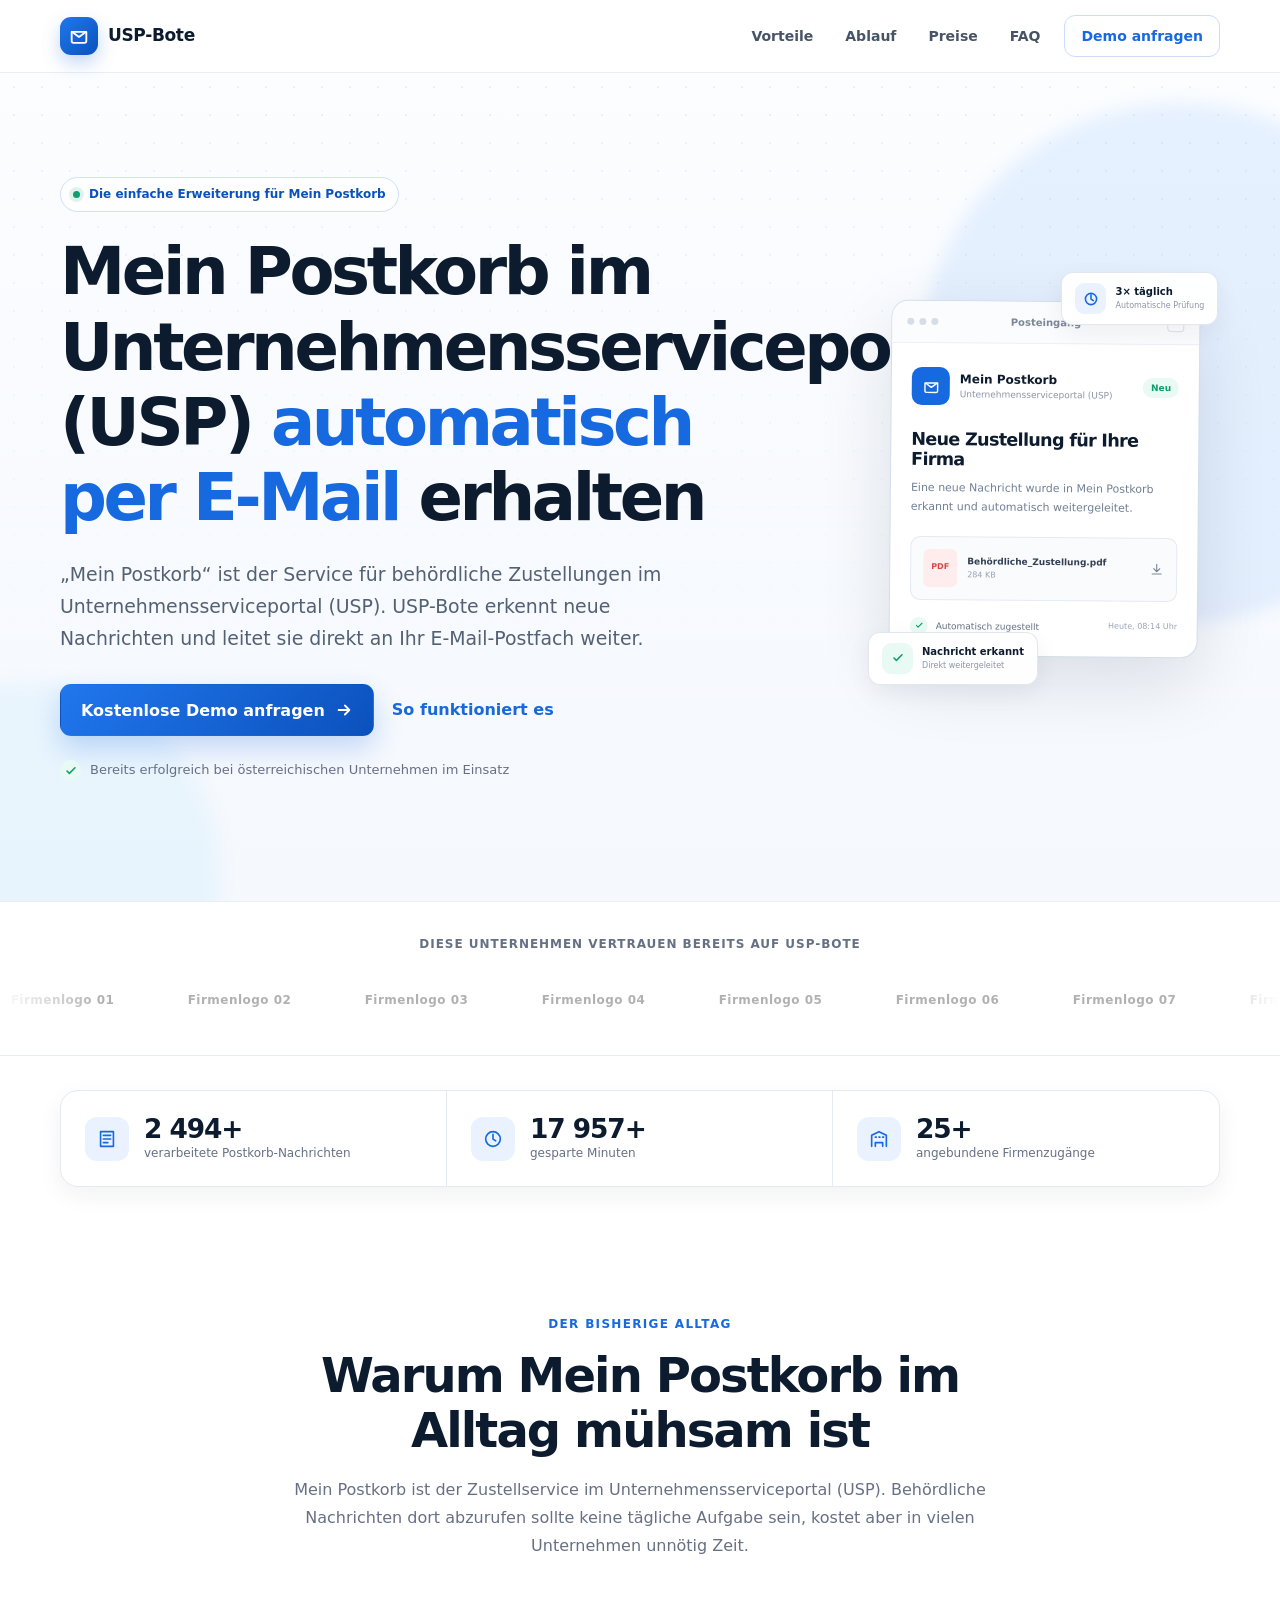
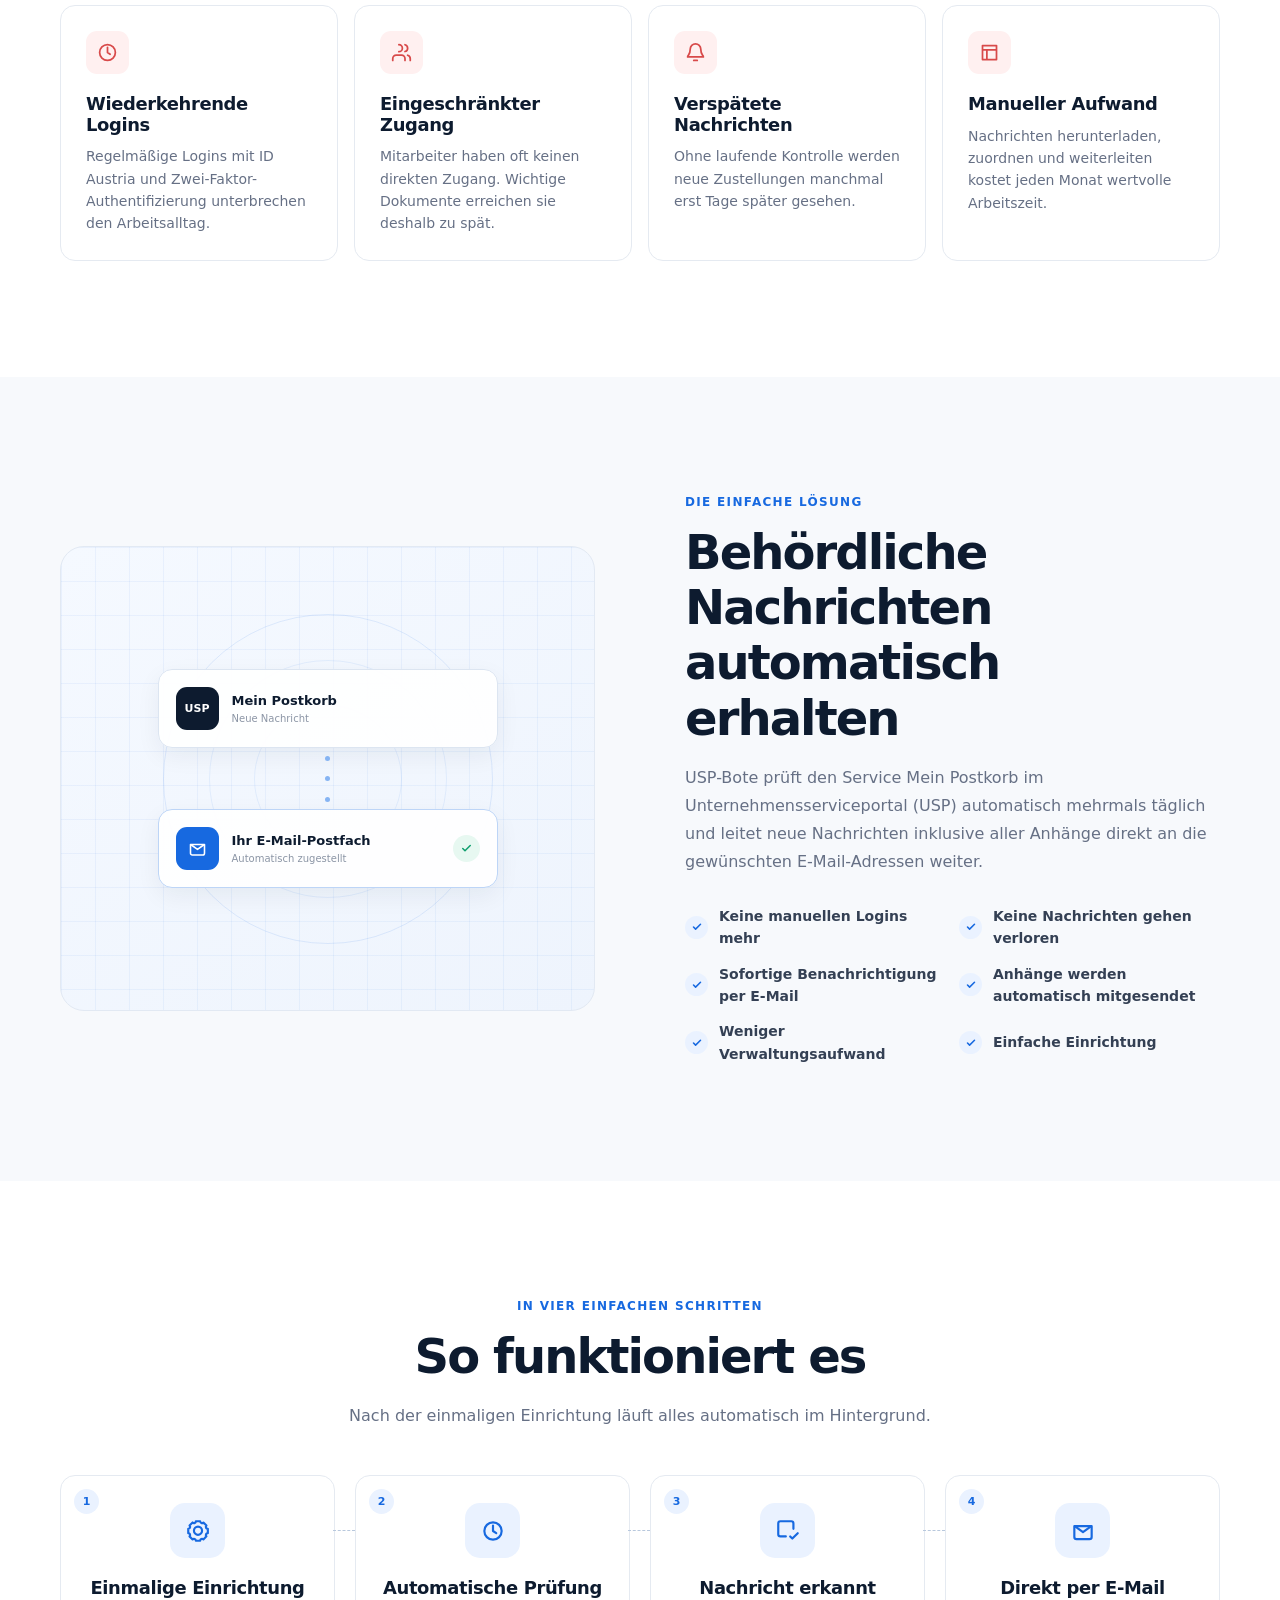
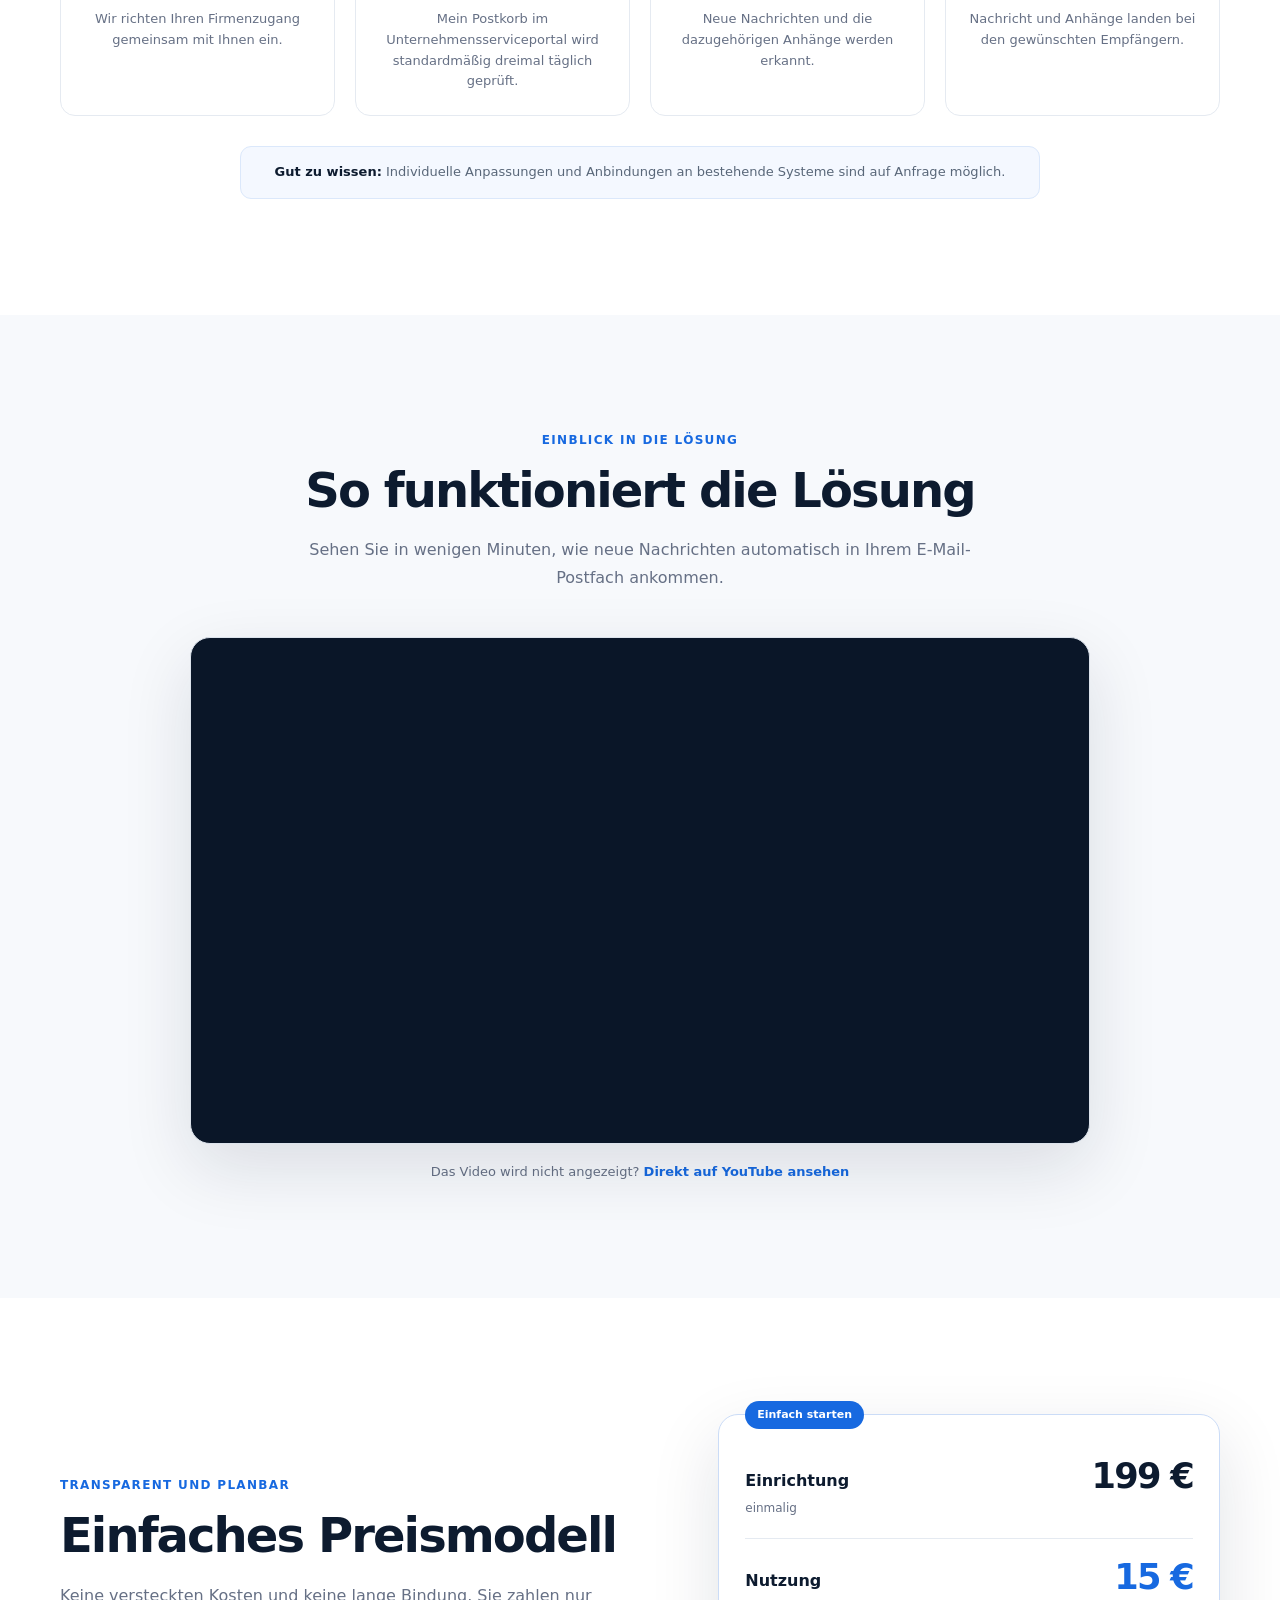
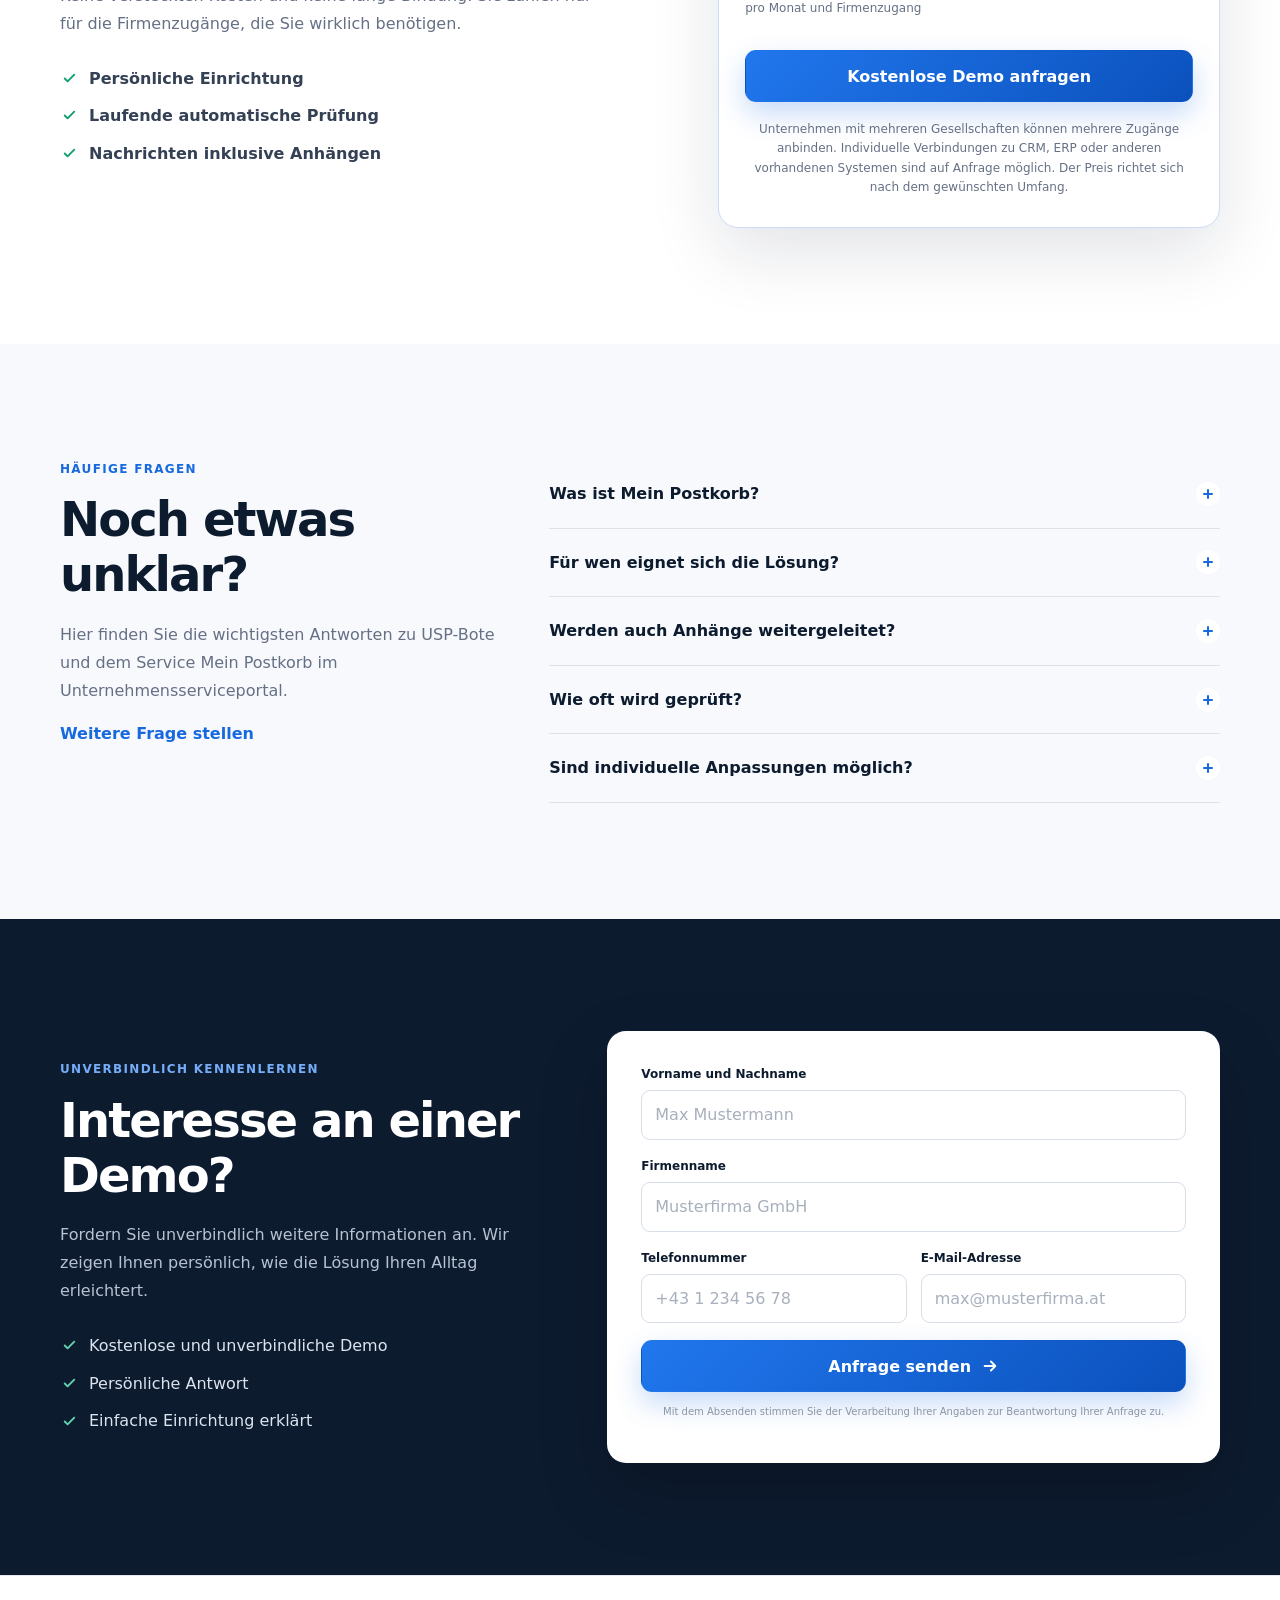
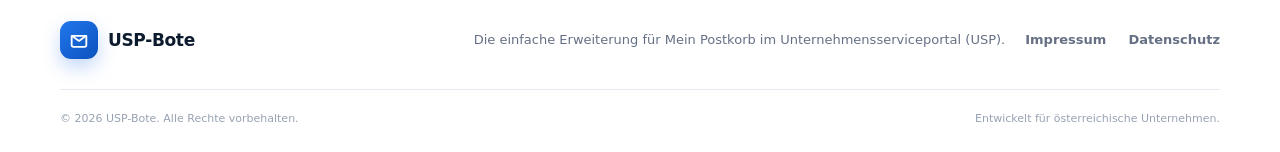
==== index.html @ 017a7403 "Initial commit" ====
<!doctype html>
<html lang="de-AT">
<head>
  <meta charset="utf-8">
  <meta name="viewport" content="width=device-width, initial-scale=1">
  <title>Mein Postkorb im Unternehmensserviceportal (USP) per E-Mail | USP-Bote</title>
  <meta name="description" content="Neue Nachrichten aus Mein Postkorb im Unternehmensserviceportal (USP) automatisch per E-Mail erhalten – inklusive Anhängen.">
  <meta name="robots" content="index, follow">
  <meta name="referrer" content="strict-origin-when-cross-origin">
  <meta name="theme-color" content="#f7f9fc">
  <link rel="canonical" href="https://www.ihre-domain.at/">
  <meta property="og:type" content="website">
  <meta property="og:locale" content="de_AT">
  <meta property="og:title" content="Mein Postkorb im Unternehmensserviceportal (USP) automatisch per E-Mail erhalten">
  <meta property="og:description" content="Neue behördliche Nachrichten aus Mein Postkorb automatisch erkennen und direkt per E-Mail erhalten – inklusive Anhängen.">
  <meta property="og:url" content="https://www.ihre-domain.at/">
  <link rel="stylesheet" href="styles.css?v=1.0.4">

  <script type="application/ld+json">
  {
    "@context": "https://schema.org",
    "@type": "SoftwareApplication",
    "name": "USP-Bote",
    "applicationCategory": "BusinessApplication",
    "operatingSystem": "Web",
    "description": "Eine einfache Erweiterung für den Service Mein Postkorb im österreichischen Unternehmensserviceportal (USP), die neue Nachrichten inklusive Anhängen per E-Mail weiterleitet.",
    "offers": {
      "@type": "Offer",
      "price": "15",
      "priceCurrency": "EUR",
      "description": "Pro Monat und Firmenzugang, zuzüglich einmalig 199 Euro Einrichtung."
    }
  }
  </script>
  <script type="application/ld+json">
  {
    "@context": "https://schema.org",
    "@type": "FAQPage",
    "mainEntity": [
      {
        "@type": "Question",
        "name": "Für wen eignet sich die Lösung?",
        "acceptedAnswer": {"@type": "Answer", "text": "Für alle Unternehmen, die den Service Mein Postkorb im Unternehmensserviceportal (USP) nutzen."}
      },
      {
        "@type": "Question",
        "name": "Was ist Mein Postkorb?",
        "acceptedAnswer": {"@type": "Answer", "text": "Mein Postkorb ist der Service für behördliche Zustellungen innerhalb des österreichischen Unternehmensserviceportals (USP)."}
      },
      {
        "@type": "Question",
        "name": "Werden auch Anhänge weitergeleitet?",
        "acceptedAnswer": {"@type": "Answer", "text": "Ja, sämtliche Anhänge werden automatisch mitgesendet."}
      },
      {
        "@type": "Question",
        "name": "Wie oft wird geprüft?",
        "acceptedAnswer": {"@type": "Answer", "text": "Standardmäßig dreimal täglich."}
      },
      {
        "@type": "Question",
        "name": "Sind individuelle Anpassungen möglich?",
        "acceptedAnswer": {"@type": "Answer", "text": "Ja, auf Anfrage."}
      }
    ]
  }
  </script>
</head>
<body>
  <a class="skip-link" href="#main">Zum Inhalt springen</a>

  <header class="site-header">
    <div class="container header-inner">
      <a class="brand" href="#" aria-label="USP-Bote – Startseite">
        <span class="brand-mark" aria-hidden="true">
          <svg viewBox="0 0 24 24" width="22" height="22">
            <path d="M4 7.5h16v10a2 2 0 0 1-2 2H6a2 2 0 0 1-2-2v-10Z"/>
            <path d="m5 8 7 5 7-5"/>
          </svg>
        </span>
        <span>USP-Bote</span>
      </a>

      <nav class="desktop-nav" aria-label="Hauptnavigation">
        <a href="#vorteile">Vorteile</a>
        <a href="#ablauf">Ablauf</a>
        <a href="#preise">Preise</a>
        <a href="#faq">FAQ</a>
      </nav>

      <a class="button button-small button-outline header-cta" href="#kontakt">Demo anfragen</a>
      <button class="menu-button" type="button" aria-expanded="false" aria-controls="mobile-nav">
        <span class="sr-only">Menü öffnen</span>
        <span></span><span></span><span></span>
      </button>
    </div>
    <nav class="mobile-nav" id="mobile-nav" aria-label="Mobile Navigation" hidden>
      <a href="#vorteile">Vorteile</a>
      <a href="#ablauf">Ablauf</a>
      <a href="#preise">Preise</a>
      <a href="#faq">FAQ</a>
      <a href="#kontakt">Demo anfragen</a>
    </nav>
  </header>

  <main id="main">
    <section class="hero">
      <div class="hero-glow hero-glow-one" aria-hidden="true"></div>
      <div class="hero-glow hero-glow-two" aria-hidden="true"></div>
      <div class="container hero-grid">
        <div class="hero-copy">
          <div class="eyebrow">
            <span class="eyebrow-dot"></span>
            Die einfache Erweiterung für Mein Postkorb
          </div>
          <h1>Mein Postkorb im Unternehmensserviceportal (USP) <span>automatisch per E-Mail</span> erhalten</h1>
          <p class="hero-text">„Mein Postkorb“ ist der Service für behördliche Zustellungen im Unternehmensserviceportal (USP). USP-Bote erkennt neue Nachrichten und leitet sie direkt an Ihr E-Mail-Postfach weiter.</p>
          <div class="hero-actions">
            <a class="button button-primary" href="#kontakt">
              Kostenlose Demo anfragen
              <svg viewBox="0 0 20 20" width="18" height="18" aria-hidden="true">
                <path d="M4 10h12M11 5l5 5-5 5"/>
              </svg>
            </a>
            <a class="text-link" href="#ablauf">So funktioniert es</a>
          </div>
          <p class="trust-note">
            <span class="trust-icon" aria-hidden="true">
              <svg viewBox="0 0 20 20" width="16" height="16"><path d="m5 10 3 3 7-7"/></svg>
            </span>
            Bereits erfolgreich bei österreichischen Unternehmen im Einsatz
          </p>
        </div>

        <div class="hero-visual" aria-label="Beispiel einer weitergeleiteten Nachricht aus Mein Postkorb">
          <div class="visual-backdrop"></div>
          <div class="mail-window">
            <div class="window-top">
              <div class="window-dots" aria-hidden="true"><span></span><span></span><span></span></div>
              <div class="window-title">Posteingang</div>
              <div class="window-action" aria-hidden="true"></div>
            </div>
            <div class="mail-content">
              <div class="mail-status">
                <span class="mail-logo"><svg viewBox="0 0 24 24"><path d="M4 7.5h16v10a2 2 0 0 1-2 2H6a2 2 0 0 1-2-2v-10Z"/><path d="m5 8 7 5 7-5"/></svg></span>
                <span class="mail-from"><strong>Mein Postkorb</strong><small>Unternehmensserviceportal (USP)</small></span>
                <span class="status-pill">Neu</span>
              </div>
              <h2>Neue Zustellung für Ihre Firma</h2>
              <p>Eine neue Nachricht wurde in Mein Postkorb erkannt und automatisch weitergeleitet.</p>
              <div class="attachment">
                <span class="pdf-icon">PDF</span>
                <span><strong>Behördliche_Zustellung.pdf</strong><small>284 KB</small></span>
                <svg viewBox="0 0 20 20" aria-hidden="true"><path d="M10 3v10m0 0 4-4m-4 4L6 9M4 16h12"/></svg>
              </div>
              <div class="delivered">
                <span><svg viewBox="0 0 20 20"><path d="m5 10 3 3 7-7"/></svg></span>
                Automatisch zugestellt
                <small>Heute, 08:14 Uhr</small>
              </div>
            </div>
          </div>
          <div class="floating-card floating-card-top">
            <span class="floating-icon"><svg viewBox="0 0 20 20"><path d="M10 5v5l3 2M17 10a7 7 0 1 1-14 0 7 7 0 0 1 14 0Z"/></svg></span>
            <span><strong>3× täglich</strong><small>Automatische Prüfung</small></span>
          </div>
          <div class="floating-card floating-card-bottom">
            <span class="floating-icon green"><svg viewBox="0 0 20 20"><path d="m5 10 3 3 7-7"/></svg></span>
            <span><strong>Nachricht erkannt</strong><small>Direkt weitergeleitet</small></span>
          </div>
        </div>
      </div>
    </section>

    <section class="logo-section" id="referenzen" aria-labelledby="logo-heading">
      <div class="container">
        <h2 class="logo-heading" id="logo-heading">Diese Unternehmen vertrauen bereits auf USP-Bote</h2>
      </div>
      <div class="logo-marquee">
        <div class="logo-track">
          <!-- Die Platzhalter durch echte Logos ersetzen, z. B.:
          <span class="customer-logo"><img src="assets/logos/firmenname.svg" alt="Firmenname"></span>
          Die zweite Gruppe muss dieselben Logos in derselben Reihenfolge enthalten. -->
          <div class="logo-group">
            <span class="customer-logo">Firmenlogo 01</span>
            <span class="customer-logo">Firmenlogo 02</span>
            <span class="customer-logo">Firmenlogo 03</span>
            <span class="customer-logo">Firmenlogo 04</span>
            <span class="customer-logo">Firmenlogo 05</span>
            <span class="customer-logo">Firmenlogo 06</span>
            <span class="customer-logo">Firmenlogo 07</span>
            <span class="customer-logo">Firmenlogo 08</span>
            <span class="customer-logo">Firmenlogo 09</span>
          </div>
          <div class="logo-group" aria-hidden="true">
            <span class="customer-logo">Firmenlogo 01</span>
            <span class="customer-logo">Firmenlogo 02</span>
            <span class="customer-logo">Firmenlogo 03</span>
            <span class="customer-logo">Firmenlogo 04</span>
            <span class="customer-logo">Firmenlogo 05</span>
            <span class="customer-logo">Firmenlogo 06</span>
            <span class="customer-logo">Firmenlogo 07</span>
            <span class="customer-logo">Firmenlogo 08</span>
            <span class="customer-logo">Firmenlogo 09</span>
          </div>
        </div>
      </div>
    </section>

    <section class="stats-section" aria-label="Erfahrungswerte">
      <div class="container stats-grid">
        <article class="stat-card">
          <span class="stat-icon"><svg viewBox="0 0 24 24"><path d="M5 4h14v16H5zM8 8h8M8 12h8M8 16h5"/></svg></span>
          <div><strong class="stat-number" data-target="2500" data-suffix="+">0</strong><span>verarbeitete Postkorb-Nachrichten</span></div>
        </article>
        <article class="stat-card">
          <span class="stat-icon"><svg viewBox="0 0 24 24"><path d="M12 7v5l3 2M20 12a8 8 0 1 1-16 0 8 8 0 0 1 16 0Z"/></svg></span>
          <div><strong class="stat-number" data-target="18000" data-suffix="+">0</strong><span>gesparte Minuten</span></div>
        </article>
        <article class="stat-card">
          <span class="stat-icon"><svg viewBox="0 0 24 24"><path d="M4 20V8l8-4 8 4v12M8 20v-4h8v4M8 10h1M12 10h1M16 10h1"/></svg></span>
          <div><strong class="stat-number" data-target="25" data-suffix="+">0</strong><span>angebundene Firmenzugänge</span></div>
        </article>
      </div>
    </section>

    <section class="section problem-section">
      <div class="container">
        <div class="section-heading centered">
          <span class="section-label">Der bisherige Alltag</span>
          <h2>Warum Mein Postkorb im Alltag mühsam ist</h2>
          <p>Mein Postkorb ist der Zustellservice im Unternehmensserviceportal (USP). Behördliche Nachrichten dort abzurufen sollte keine tägliche Aufgabe sein, kostet aber in vielen Unternehmen unnötig Zeit.</p>
        </div>
        <div class="problem-grid">
          <article class="problem-card">
            <span class="card-icon red"><svg viewBox="0 0 24 24"><path d="M12 6v6l3 2M21 12a9 9 0 1 1-18 0 9 9 0 0 1 18 0Z"/></svg></span>
            <h3>Wiederkehrende Logins</h3>
            <p>Regelmäßige Logins mit ID Austria und Zwei-Faktor-Authentifizierung unterbrechen den Arbeitsalltag.</p>
          </article>
          <article class="problem-card">
            <span class="card-icon red"><svg viewBox="0 0 24 24"><path d="M16 21v-2a4 4 0 0 0-4-4H6a4 4 0 0 0-4 4v2M9 11a4 4 0 1 0 0-8M22 21v-2a4 4 0 0 0-3-3.87M16 3.13a4 4 0 0 1 0 7.75"/></svg></span>
            <h3>Eingeschränkter Zugang</h3>
            <p>Mitarbeiter haben oft keinen direkten Zugang. Wichtige Dokumente erreichen sie deshalb zu spät.</p>
          </article>
          <article class="problem-card">
            <span class="card-icon red"><svg viewBox="0 0 24 24"><path d="M18 8a6 6 0 0 0-12 0c0 7-3 7-3 9h18c0-2-3-2-3-9M10 21h4"/></svg></span>
            <h3>Verspätete Nachrichten</h3>
            <p>Ohne laufende Kontrolle werden neue Zustellungen manchmal erst Tage später gesehen.</p>
          </article>
          <article class="problem-card">
            <span class="card-icon red"><svg viewBox="0 0 24 24"><path d="M4 4h16v16H4zM4 9h16M9 9v11"/></svg></span>
            <h3>Manueller Aufwand</h3>
            <p>Nachrichten herunterladen, zuordnen und weiterleiten kostet jeden Monat wertvolle Arbeitszeit.</p>
          </article>
        </div>
      </div>
    </section>

    <section class="section solution-section" id="vorteile">
      <div class="container solution-grid">
        <div class="solution-visual" aria-hidden="true">
          <div class="solution-orbit"></div>
          <div class="solution-flow">
            <div class="flow-node">
              <span class="flow-logo">USP</span>
              <span><strong>Mein Postkorb</strong><small>Neue Nachricht</small></span>
            </div>
            <div class="flow-line"><span></span><span></span><span></span></div>
            <div class="flow-node active">
              <span class="flow-mail"><svg viewBox="0 0 24 24"><path d="M4 7.5h16v10a2 2 0 0 1-2 2H6a2 2 0 0 1-2-2v-10Z"/><path d="m5 8 7 5 7-5"/></svg></span>
              <span><strong>Ihr E-Mail-Postfach</strong><small>Automatisch zugestellt</small></span>
              <span class="check-badge"><svg viewBox="0 0 20 20"><path d="m5 10 3 3 7-7"/></svg></span>
            </div>
          </div>
        </div>
        <div class="solution-copy">
          <span class="section-label">Die einfache Lösung</span>
          <h2>Behördliche Nachrichten automatisch erhalten</h2>
          <p>USP-Bote prüft den Service Mein Postkorb im Unternehmensserviceportal (USP) automatisch mehrmals täglich und leitet neue Nachrichten inklusive aller Anhänge direkt an die gewünschten E-Mail-Adressen weiter.</p>
          <ul class="benefit-list">
            <li><span><svg viewBox="0 0 20 20"><path d="m5 10 3 3 7-7"/></svg></span>Keine manuellen Logins mehr</li>
            <li><span><svg viewBox="0 0 20 20"><path d="m5 10 3 3 7-7"/></svg></span>Keine Nachrichten gehen verloren</li>
            <li><span><svg viewBox="0 0 20 20"><path d="m5 10 3 3 7-7"/></svg></span>Sofortige Benachrichtigung per E-Mail</li>
            <li><span><svg viewBox="0 0 20 20"><path d="m5 10 3 3 7-7"/></svg></span>Anhänge werden automatisch mitgesendet</li>
            <li><span><svg viewBox="0 0 20 20"><path d="m5 10 3 3 7-7"/></svg></span>Weniger Verwaltungsaufwand</li>
            <li><span><svg viewBox="0 0 20 20"><path d="m5 10 3 3 7-7"/></svg></span>Einfache Einrichtung</li>
          </ul>
        </div>
      </div>
    </section>

    <section class="section process-section" id="ablauf">
      <div class="container">
        <div class="section-heading centered">
          <span class="section-label">In vier einfachen Schritten</span>
          <h2>So funktioniert es</h2>
          <p>Nach der einmaligen Einrichtung läuft alles automatisch im Hintergrund.</p>
        </div>
        <ol class="process-grid">
          <li class="process-step">
            <span class="step-number">1</span>
            <span class="step-icon"><svg viewBox="0 0 24 24"><path d="M12 15.5A3.5 3.5 0 1 0 12 8a3.5 3.5 0 0 0 0 7.5ZM19.4 15a1.7 1.7 0 0 0 .34 1.88l.06.06-2.83 2.83-.06-.06a1.7 1.7 0 0 0-1.88-.34 1.7 1.7 0 0 0-1.03 1.56V21h-4v-.08A1.7 1.7 0 0 0 8.95 19.4a1.7 1.7 0 0 0-1.88.34l-.06.06-2.83-2.83.06-.06A1.7 1.7 0 0 0 4.58 15 1.7 1.7 0 0 0 3 14H3v-4h.08A1.7 1.7 0 0 0 4.6 8.95a1.7 1.7 0 0 0-.34-1.88L4.2 7l2.83-2.83.06.06A1.7 1.7 0 0 0 9 4.58 1.7 1.7 0 0 0 10 3h4v.08A1.7 1.7 0 0 0 15.05 4.6a1.7 1.7 0 0 0 1.88-.34l.06-.06L19.8 7l-.06.06A1.7 1.7 0 0 0 19.4 9 1.7 1.7 0 0 0 21 10h.08v4H21a1.7 1.7 0 0 0-1.6 1Z"/></svg></span>
            <h3>Einmalige Einrichtung</h3>
            <p>Wir richten Ihren Firmenzugang gemeinsam mit Ihnen ein.</p>
          </li>
          <li class="process-step">
            <span class="step-number">2</span>
            <span class="step-icon"><svg viewBox="0 0 24 24"><path d="M12 7v5l3 2M20 12a8 8 0 1 1-16 0 8 8 0 0 1 16 0Z"/></svg></span>
            <h3>Automatische Prüfung</h3>
            <p>Mein Postkorb im Unternehmensserviceportal wird standardmäßig dreimal täglich geprüft.</p>
          </li>
          <li class="process-step">
            <span class="step-number">3</span>
            <span class="step-icon"><svg viewBox="0 0 24 24"><path d="M10 17H5a2 2 0 0 1-2-2V5a2 2 0 0 1 2-2h10a2 2 0 0 1 2 2v5M14 17l2 2 5-5"/></svg></span>
            <h3>Nachricht erkannt</h3>
            <p>Neue Nachrichten und die dazugehörigen Anhänge werden erkannt.</p>
          </li>
          <li class="process-step">
            <span class="step-number">4</span>
            <span class="step-icon"><svg viewBox="0 0 24 24"><path d="M4 7.5h16v10a2 2 0 0 1-2 2H6a2 2 0 0 1-2-2v-10Z"/><path d="m5 8 7 5 7-5"/></svg></span>
            <h3>Direkt per E-Mail</h3>
            <p>Nachricht und Anhänge landen bei den gewünschten Empfängern.</p>
          </li>
        </ol>
        <p class="process-note"><span>Gut zu wissen:</span> Individuelle Anpassungen und Anbindungen an bestehende Systeme sind auf Anfrage möglich.</p>
      </div>
    </section>

    <section class="section video-section">
      <div class="container">
        <div class="section-heading centered">
          <span class="section-label">Einblick in die Lösung</span>
          <h2>So funktioniert die Lösung</h2>
          <p>Sehen Sie in wenigen Minuten, wie neue Nachrichten automatisch in Ihrem E-Mail-Postfach ankommen.</p>
        </div>
        <div class="video-frame">
          <iframe
            src="https://www.youtube.com/embed/t0IHzcd_KQI?rel=0"
            title="USP-Bote – so funktioniert die Lösung"
            loading="lazy"
            referrerpolicy="strict-origin-when-cross-origin"
            allow="accelerometer; autoplay; clipboard-write; encrypted-media; gyroscope; picture-in-picture; web-share"
            allowfullscreen>
          </iframe>
        </div>
        <p class="video-fallback">Das Video wird nicht angezeigt? <a href="https://youtu.be/t0IHzcd_KQI" target="_blank" rel="noopener noreferrer">Direkt auf YouTube ansehen</a></p>
      </div>
    </section>

    <section class="section pricing-section" id="preise">
      <div class="container pricing-grid">
        <div class="pricing-copy">
          <span class="section-label">Transparent und planbar</span>
          <h2>Einfaches Preismodell</h2>
          <p>Keine versteckten Kosten und keine lange Bindung. Sie zahlen nur für die Firmenzugänge, die Sie wirklich benötigen.</p>
          <ul class="plain-check-list">
            <li><svg viewBox="0 0 20 20"><path d="m5 10 3 3 7-7"/></svg>Persönliche Einrichtung</li>
            <li><svg viewBox="0 0 20 20"><path d="m5 10 3 3 7-7"/></svg>Laufende automatische Prüfung</li>
            <li><svg viewBox="0 0 20 20"><path d="m5 10 3 3 7-7"/></svg>Nachrichten inklusive Anhängen</li>
          </ul>
        </div>
        <article class="pricing-card">
          <span class="popular-badge">Einfach starten</span>
          <div class="price-row">
            <span>Einrichtung</span>
            <strong>199 €</strong>
            <small>einmalig</small>
          </div>
          <div class="price-divider"></div>
          <div class="price-row featured">
            <span>Nutzung</span>
            <strong>15 €</strong>
            <small>pro Monat und Firmenzugang</small>
          </div>
          <a class="button button-primary button-full" href="#kontakt">Kostenlose Demo anfragen</a>
          <p>Unternehmen mit mehreren Gesellschaften können mehrere Zugänge anbinden. Individuelle Verbindungen zu CRM, ERP oder anderen vorhandenen Systemen sind auf Anfrage möglich. Der Preis richtet sich nach dem gewünschten Umfang.</p>
        </article>
      </div>
    </section>

    <section class="section faq-section" id="faq">
      <div class="container faq-layout">
        <div class="faq-intro">
          <span class="section-label">Häufige Fragen</span>
          <h2>Noch etwas unklar?</h2>
          <p>Hier finden Sie die wichtigsten Antworten zu USP-Bote und dem Service Mein Postkorb im Unternehmensserviceportal.</p>
          <a class="text-link" href="#kontakt">Weitere Frage stellen</a>
        </div>
        <div class="faq-list">
          <details>
            <summary>Was ist Mein Postkorb?<span aria-hidden="true"></span></summary>
            <p>Mein Postkorb ist der Service für behördliche Zustellungen innerhalb des österreichischen Unternehmensserviceportals (USP).</p>
          </details>
          <details>
            <summary>Für wen eignet sich die Lösung?<span aria-hidden="true"></span></summary>
            <p>Für alle Unternehmen, die den Service Mein Postkorb im Unternehmensserviceportal (USP) nutzen.</p>
          </details>
          <details>
            <summary>Werden auch Anhänge weitergeleitet?<span aria-hidden="true"></span></summary>
            <p>Ja, sämtliche Anhänge werden automatisch mitgesendet.</p>
          </details>
          <details>
            <summary>Wie oft wird geprüft?<span aria-hidden="true"></span></summary>
            <p>Standardmäßig dreimal täglich.</p>
          </details>
          <details>
            <summary>Sind individuelle Anpassungen möglich?<span aria-hidden="true"></span></summary>
            <p>Ja, auf Anfrage.</p>
          </details>
        </div>
      </div>
    </section>

    <section class="contact-section" id="kontakt">
      <div class="container contact-shell">
        <div class="contact-copy">
          <span class="section-label light">Unverbindlich kennenlernen</span>
          <h2>Interesse an einer Demo?</h2>
          <p>Fordern Sie unverbindlich weitere Informationen an. Wir zeigen Ihnen persönlich, wie die Lösung Ihren Alltag erleichtert.</p>
          <ul>
            <li><svg viewBox="0 0 20 20"><path d="m5 10 3 3 7-7"/></svg>Kostenlose und unverbindliche Demo</li>
            <li><svg viewBox="0 0 20 20"><path d="m5 10 3 3 7-7"/></svg>Persönliche Antwort</li>
            <li><svg viewBox="0 0 20 20"><path d="m5 10 3 3 7-7"/></svg>Einfache Einrichtung erklärt</li>
          </ul>
        </div>
        <form class="contact-form" id="contact-form">
          <div class="form-row">
            <label for="name">Vorname und Nachname</label>
            <input id="name" name="name" type="text" autocomplete="name" placeholder="Max Mustermann" required>
          </div>
          <div class="form-row">
            <label for="company">Firmenname</label>
            <input id="company" name="company" type="text" autocomplete="organization" placeholder="Musterfirma GmbH" required>
          </div>
          <div class="form-grid">
            <div class="form-row">
              <label for="phone">Telefonnummer</label>
              <input id="phone" name="phone" type="tel" autocomplete="tel" placeholder="+43 1 234 56 78" required>
            </div>
            <div class="form-row">
              <label for="email">E-Mail-Adresse</label>
              <input id="email" name="email" type="email" autocomplete="email" placeholder="max@musterfirma.at" required>
            </div>
          </div>
          <button class="button button-primary button-full" type="submit">
            Anfrage senden
            <svg viewBox="0 0 20 20" width="18" height="18" aria-hidden="true"><path d="M4 10h12M11 5l5 5-5 5"/></svg>
          </button>
          <p class="form-note">Mit dem Absenden stimmen Sie der Verarbeitung Ihrer Angaben zur Beantwortung Ihrer Anfrage zu.</p>
          <p class="form-status" id="form-status" role="status" aria-live="polite"></p>
        </form>
      </div>
    </section>
  </main>

  <footer class="site-footer">
    <div class="container footer-inner">
      <a class="brand" href="#" aria-label="USP-Bote – Startseite">
        <span class="brand-mark" aria-hidden="true"><svg viewBox="0 0 24 24" width="22" height="22"><path d="M4 7.5h16v10a2 2 0 0 1-2 2H6a2 2 0 0 1-2-2v-10Z"/><path d="m5 8 7 5 7-5"/></svg></span>
        <span>USP-Bote</span>
      </a>
      <p>Die einfache Erweiterung für Mein Postkorb im Unternehmensserviceportal (USP).</p>
      <nav aria-label="Rechtliche Hinweise">
        <a href="#">Impressum</a>
        <a href="#">Datenschutz</a>
      </nav>
    </div>
    <div class="container footer-bottom">
      <p>© <span id="current-year"></span> USP-Bote. Alle Rechte vorbehalten.</p>
      <p>Entwickelt für österreichische Unternehmen.</p>
    </div>
  </footer>

  <script src="script.js?v=1.0.4" defer></script>
</body>
</html>
---- styles.css ----
:root {
  --blue: #1769e0;
  --blue-dark: #0b51bd;
  --blue-light: #eaf2ff;
  --navy: #0d1b2f;
  --text: #344054;
  --muted: #667085;
  --line: #e5eaf1;
  --surface: #f7f9fc;
  --white: #fff;
  --green: #0f9f6e;
  --red: #d84a4a;
  --shadow-sm: 0 8px 24px rgba(13, 27, 47, 0.06);
  --shadow-lg: 0 24px 70px rgba(13, 27, 47, 0.12);
  --radius: 18px;
  --container: 1160px;
}

* {
  box-sizing: border-box;
}

html {
  scroll-behavior: smooth;
  scroll-padding-top: 90px;
}

body {
  margin: 0;
  color: var(--text);
  background: var(--white);
  font-family: Inter, ui-sans-serif, system-ui, -apple-system, BlinkMacSystemFont, "Segoe UI", sans-serif;
  font-size: 16px;
  line-height: 1.6;
  -webkit-font-smoothing: antialiased;
}

body.menu-open {
  overflow: hidden;
}

img,
svg {
  display: block;
}

a {
  color: inherit;
  text-decoration: none;
}

button,
input {
  font: inherit;
}

button,
summary,
a {
  -webkit-tap-highlight-color: transparent;
}

:focus-visible {
  outline: 3px solid rgba(23, 105, 224, 0.35);
  outline-offset: 3px;
}

.skip-link {
  position: fixed;
  z-index: 1000;
  top: 12px;
  left: 12px;
  padding: 10px 16px;
  border-radius: 8px;
  color: var(--white);
  background: var(--navy);
  transform: translateY(-150%);
  transition: transform 0.2s ease;
}

.skip-link:focus {
  transform: translateY(0);
}

.sr-only {
  position: absolute;
  width: 1px;
  height: 1px;
  padding: 0;
  margin: -1px;
  overflow: hidden;
  clip: rect(0, 0, 0, 0);
  white-space: nowrap;
  border: 0;
}

.container {
  width: min(calc(100% - 40px), var(--container));
  margin-inline: auto;
}

.site-header {
  position: sticky;
  z-index: 100;
  top: 0;
  border-bottom: 1px solid rgba(229, 234, 241, 0.8);
  background: rgba(255, 255, 255, 0.92);
  backdrop-filter: blur(14px);
}

.header-inner {
  display: flex;
  min-height: 72px;
  align-items: center;
  justify-content: space-between;
  gap: 24px;
}

.brand {
  display: inline-flex;
  align-items: center;
  gap: 10px;
  color: var(--navy);
  font-size: 17px;
  font-weight: 760;
  letter-spacing: -0.02em;
}

.brand-mark {
  display: grid;
  width: 38px;
  height: 38px;
  place-items: center;
  border-radius: 11px;
  color: var(--white);
  background: linear-gradient(135deg, #2177ed, #0b51bd);
  box-shadow: 0 8px 18px rgba(23, 105, 224, 0.25);
}

.brand-mark svg,
.button svg,
.trust-icon svg,
.floating-icon svg,
.card-icon svg,
.step-icon svg,
.check-badge svg,
.plain-check-list svg,
.contact-copy svg {
  fill: none;
  stroke: currentColor;
  stroke-width: 2;
  stroke-linecap: round;
  stroke-linejoin: round;
}

.desktop-nav {
  display: none;
  align-items: center;
  gap: 32px;
  margin-left: auto;
  color: #475467;
  font-size: 14px;
  font-weight: 600;
}

.desktop-nav a,
.site-footer nav a {
  transition: color 0.2s ease;
}

.desktop-nav a:hover,
.site-footer nav a:hover {
  color: var(--blue);
}

.site-header .header-cta {
  display: none;
}

.menu-button {
  display: grid;
  width: 42px;
  height: 42px;
  place-content: center;
  gap: 5px;
  border: 1px solid var(--line);
  border-radius: 10px;
  background: var(--white);
  cursor: pointer;
}

.menu-button span:not(.sr-only) {
  width: 20px;
  height: 2px;
  border-radius: 2px;
  background: var(--navy);
  transition: transform 0.2s ease, opacity 0.2s ease;
}

.menu-button[aria-expanded="true"] span:nth-child(2) {
  transform: translateY(7px) rotate(45deg);
}

.menu-button[aria-expanded="true"] span:nth-child(3) {
  opacity: 0;
}

.menu-button[aria-expanded="true"] span:nth-child(4) {
  transform: translateY(-7px) rotate(-45deg);
}

.mobile-nav {
  position: fixed;
  inset: 72px 0 0;
  padding: 24px 20px;
  background: var(--white);
}

.mobile-nav a {
  display: block;
  padding: 15px 0;
  border-bottom: 1px solid var(--line);
  color: var(--navy);
  font-weight: 650;
}

.hero {
  position: relative;
  overflow: hidden;
  padding: 74px 0 92px;
  background: linear-gradient(180deg, #fbfdff 0%, #f5f8fd 100%);
}

.hero::before {
  position: absolute;
  inset: 0;
  background-image: radial-gradient(rgba(23, 105, 224, 0.09) 1px, transparent 1px);
  background-size: 28px 28px;
  content: "";
  mask-image: linear-gradient(to bottom, black, transparent 75%);
}

.hero-glow {
  position: absolute;
  border-radius: 999px;
  filter: blur(8px);
  pointer-events: none;
}

.hero-glow-one {
  top: 30px;
  right: -160px;
  width: 520px;
  height: 520px;
  background: rgba(84, 157, 255, 0.12);
}

.hero-glow-two {
  bottom: -160px;
  left: -160px;
  width: 380px;
  height: 380px;
  background: rgba(96, 205, 255, 0.08);
}

.hero-grid {
  position: relative;
  display: grid;
  align-items: center;
  gap: 64px;
}

.eyebrow {
  display: inline-flex;
  align-items: center;
  gap: 9px;
  margin-bottom: 22px;
  padding: 7px 12px;
  border: 1px solid #cfe0fb;
  border-radius: 999px;
  color: var(--blue-dark);
  background: rgba(255, 255, 255, 0.75);
  font-size: 12px;
  font-weight: 720;
}

.eyebrow-dot {
  width: 7px;
  height: 7px;
  border-radius: 50%;
  background: var(--green);
  box-shadow: 0 0 0 4px rgba(15, 159, 110, 0.12);
}

h1,
h2,
h3,
p {
  margin-top: 0;
}

h1,
h2,
h3 {
  color: var(--navy);
  line-height: 1.15;
}

h1 {
  max-width: 760px;
  margin-bottom: 22px;
  font-size: clamp(2.35rem, 8vw, 4.1rem);
  letter-spacing: -0.052em;
}

h1 span {
  color: var(--blue);
}

h2 {
  margin-bottom: 18px;
  font-size: clamp(2rem, 5vw, 3rem);
  letter-spacing: -0.04em;
}

h3 {
  margin-bottom: 10px;
  font-size: 1.12rem;
  letter-spacing: -0.02em;
}

.hero-text {
  max-width: 650px;
  margin-bottom: 30px;
  color: #536174;
  font-size: clamp(1.05rem, 2vw, 1.18rem);
  line-height: 1.7;
}

.hero-actions {
  display: flex;
  flex-direction: column;
  align-items: stretch;
  gap: 18px;
}

.button {
  display: inline-flex;
  min-height: 52px;
  align-items: center;
  justify-content: center;
  gap: 10px;
  padding: 13px 20px;
  border: 1px solid transparent;
  border-radius: 11px;
  font-weight: 720;
  line-height: 1.2;
  cursor: pointer;
  transition: transform 0.2s ease, box-shadow 0.2s ease, background 0.2s ease;
}

.button:hover {
  transform: translateY(-2px);
}

.button-primary {
  color: var(--white);
  background: linear-gradient(135deg, #2177ed, var(--blue-dark));
  box-shadow: 0 12px 28px rgba(23, 105, 224, 0.24);
}

.button-primary:hover {
  box-shadow: 0 16px 32px rgba(23, 105, 224, 0.3);
}

.button-outline {
  min-height: 42px;
  color: var(--blue);
  border-color: #cbdcf7;
  background: var(--white);
  box-shadow: none;
}

.button-small {
  padding: 9px 16px;
  font-size: 14px;
}

.button-full {
  width: 100%;
}

.text-link {
  display: inline-flex;
  align-items: center;
  justify-content: center;
  color: var(--blue);
  font-weight: 700;
}

.text-link:hover {
  text-decoration: underline;
}

.trust-note {
  display: flex;
  align-items: flex-start;
  gap: 9px;
  margin: 24px 0 0;
  color: #667085;
  font-size: 13px;
}

.trust-icon {
  display: grid;
  flex: 0 0 auto;
  width: 21px;
  height: 21px;
  place-items: center;
  border-radius: 50%;
  color: var(--green);
  background: #e9f9f3;
}

.hero-visual {
  position: relative;
  max-width: 550px;
  margin: 10px auto 0;
  padding: 24px 4px;
}

.visual-backdrop {
  position: absolute;
  inset: 2% 8%;
  border-radius: 50%;
  background: radial-gradient(circle, rgba(31, 119, 237, 0.22), rgba(31, 119, 237, 0) 68%);
}

.mail-window {
  position: relative;
  z-index: 2;
  overflow: hidden;
  border: 1px solid rgba(208, 219, 234, 0.9);
  border-radius: 17px;
  background: var(--white);
  box-shadow: var(--shadow-lg);
  transform: rotate(0.5deg);
}

.window-top {
  display: grid;
  grid-template-columns: 1fr auto 1fr;
  align-items: center;
  padding: 12px 15px;
  border-bottom: 1px solid #edf0f5;
  background: #fbfcfe;
}

.window-dots {
  display: flex;
  gap: 5px;
}

.window-dots span {
  width: 7px;
  height: 7px;
  border-radius: 50%;
  background: #d7dde7;
}

.window-title {
  color: #7b8798;
  font-size: 10px;
  font-weight: 650;
}

.window-action {
  width: 17px;
  height: 17px;
  justify-self: end;
  border: 1px solid #dce2eb;
  border-radius: 4px;
}

.mail-content {
  padding: 24px 20px 20px;
}

.mail-status {
  display: flex;
  align-items: center;
  gap: 10px;
  margin-bottom: 24px;
}

.mail-logo {
  display: grid;
  width: 38px;
  height: 38px;
  flex: 0 0 auto;
  place-items: center;
  border-radius: 10px;
  color: var(--white);
  background: var(--blue);
}

.mail-logo svg {
  width: 19px;
  fill: none;
  stroke: currentColor;
  stroke-linecap: round;
  stroke-linejoin: round;
  stroke-width: 1.8;
}

.mail-from {
  display: flex;
  min-width: 0;
  flex: 1;
  flex-direction: column;
  line-height: 1.4;
}

.mail-from strong {
  overflow: hidden;
  color: var(--navy);
  font-size: 12px;
  text-overflow: ellipsis;
  white-space: nowrap;
}

.mail-from small {
  color: #8b95a5;
  font-size: 9px;
}

.status-pill {
  padding: 3px 8px;
  border-radius: 999px;
  color: var(--green);
  background: #e9f9f3;
  font-size: 9px;
  font-weight: 750;
}

.mail-content h2 {
  margin-bottom: 10px;
  font-size: 1.1rem;
}

.mail-content > p {
  margin-bottom: 20px;
  color: #718096;
  font-size: 11px;
  line-height: 1.65;
}

.attachment {
  display: flex;
  align-items: center;
  gap: 10px;
  padding: 12px;
  border: 1px solid #e5eaf1;
  border-radius: 10px;
  background: #fafbfd;
}

.pdf-icon {
  display: grid;
  width: 34px;
  height: 38px;
  flex: 0 0 auto;
  place-items: center;
  border-radius: 6px;
  color: #d44848;
  background: #ffeded;
  font-size: 8px;
  font-weight: 800;
}

.attachment > span:nth-child(2) {
  display: flex;
  min-width: 0;
  flex: 1;
  flex-direction: column;
}

.attachment strong {
  overflow: hidden;
  color: #344054;
  font-size: 9px;
  text-overflow: ellipsis;
  white-space: nowrap;
}

.attachment small {
  color: #98a2b3;
  font-size: 8px;
}

.attachment svg {
  width: 15px;
  fill: none;
  stroke: #7b8798;
  stroke-linecap: round;
  stroke-linejoin: round;
  stroke-width: 1.5;
}

.delivered {
  display: flex;
  align-items: center;
  gap: 8px;
  margin-top: 17px;
  color: #667085;
  font-size: 9px;
}

.delivered > span {
  display: grid;
  width: 18px;
  height: 18px;
  place-items: center;
  border-radius: 50%;
  color: var(--green);
  background: #e9f9f3;
}

.delivered svg {
  width: 11px;
  fill: none;
  stroke: currentColor;
  stroke-linecap: round;
  stroke-linejoin: round;
  stroke-width: 2;
}

.delivered small {
  margin-left: auto;
  color: #98a2b3;
  font-size: 8px;
}

.floating-card {
  position: absolute;
  z-index: 3;
  display: none;
  align-items: center;
  gap: 9px;
  padding: 10px 13px;
  border: 1px solid rgba(223, 229, 237, 0.9);
  border-radius: 12px;
  background: rgba(255, 255, 255, 0.95);
  box-shadow: var(--shadow-sm);
  backdrop-filter: blur(8px);
}

.floating-card-top {
  top: -5px;
  right: -15px;
}

.floating-card-bottom {
  bottom: -4px;
  left: -18px;
}

.floating-card > span:last-child {
  display: flex;
  flex-direction: column;
}

.floating-card strong {
  color: var(--navy);
  font-size: 10px;
}

.floating-card small {
  color: #8b95a5;
  font-size: 8px;
}

.floating-icon {
  display: grid;
  width: 31px;
  height: 31px;
  place-items: center;
  border-radius: 9px;
  color: var(--blue);
  background: var(--blue-light);
}

.floating-icon.green {
  color: var(--green);
  background: #e9f9f3;
}

.floating-icon svg {
  width: 16px;
}

.logo-section {
  overflow: hidden;
  padding: 36px 0 32px;
  border-top: 1px solid rgba(229, 234, 241, 0.8);
  border-bottom: 1px solid var(--line);
  background: var(--white);
}

.logo-heading {
  margin-bottom: 26px;
  color: #667085;
  font-size: 12px;
  font-weight: 750;
  letter-spacing: 0.08em;
  text-align: center;
  text-transform: uppercase;
}

.logo-marquee {
  position: relative;
  width: 100%;
  overflow: hidden;
}

.logo-marquee::before,
.logo-marquee::after {
  position: absolute;
  z-index: 2;
  top: 0;
  bottom: 0;
  width: clamp(35px, 8vw, 130px);
  content: "";
  pointer-events: none;
}

.logo-marquee::before {
  left: 0;
  background: linear-gradient(90deg, var(--white), rgba(255, 255, 255, 0));
}

.logo-marquee::after {
  right: 0;
  background: linear-gradient(270deg, var(--white), rgba(255, 255, 255, 0));
}

.logo-track {
  display: flex;
  width: max-content;
  animation: logo-scroll 34s linear infinite;
  will-change: transform;
}

.logo-marquee:hover .logo-track {
  animation-play-state: paused;
}

.logo-group {
  display: flex;
  flex-shrink: 0;
  align-items: center;
  gap: 52px;
  padding-right: 52px;
}

.customer-logo {
  display: grid;
  min-width: 125px;
  height: 45px;
  place-items: center;
  color: #8b95a5;
  font-size: 12px;
  font-weight: 760;
  letter-spacing: 0.04em;
  white-space: nowrap;
  filter: grayscale(1);
  opacity: 0.72;
  transition: filter 0.2s ease, opacity 0.2s ease;
}

.customer-logo img {
  display: block;
  width: auto;
  max-width: 145px;
  height: auto;
  max-height: 42px;
  object-fit: contain;
}

.customer-logo:hover {
  filter: grayscale(0);
  opacity: 1;
}

@keyframes logo-scroll {
  to {
    transform: translateX(-50%);
  }
}

.stats-section {
  position: relative;
  z-index: 5;
  padding-top: 34px;
}

.stats-grid {
  display: grid;
  overflow: hidden;
  border: 1px solid var(--line);
  border-radius: var(--radius);
  background: var(--white);
  box-shadow: var(--shadow-sm);
}

.stat-card {
  display: flex;
  align-items: center;
  gap: 15px;
  padding: 23px 24px;
  border-bottom: 1px solid var(--line);
}

.stat-card:last-child {
  border-bottom: 0;
}

.stat-icon {
  display: grid;
  width: 44px;
  height: 44px;
  flex: 0 0 auto;
  place-items: center;
  border-radius: 12px;
  color: var(--blue);
  background: var(--blue-light);
}

.stat-icon svg {
  width: 22px;
  fill: none;
  stroke: currentColor;
  stroke-linecap: round;
  stroke-linejoin: round;
  stroke-width: 1.8;
}

.stat-card div {
  display: flex;
  flex-direction: column;
}

.stat-number {
  color: var(--navy);
  font-size: 1.65rem;
  font-variant-numeric: tabular-nums;
  line-height: 1.15;
  letter-spacing: -0.04em;
}

.stat-card div span {
  color: var(--muted);
  font-size: 12px;
}

.section {
  padding: 92px 0;
}

.section-heading {
  max-width: 710px;
  margin-bottom: 45px;
}

.section-heading.centered {
  margin-right: auto;
  margin-left: auto;
  text-align: center;
}

.section-heading p,
.solution-copy > p,
.pricing-copy > p,
.faq-intro > p {
  color: var(--muted);
  line-height: 1.75;
}

.section-label {
  display: block;
  margin-bottom: 13px;
  color: var(--blue);
  font-size: 12px;
  font-weight: 780;
  letter-spacing: 0.11em;
  text-transform: uppercase;
}

.problem-section {
  padding-top: 108px;
}

.problem-grid {
  display: grid;
  gap: 16px;
}

.problem-card {
  padding: 25px;
  border: 1px solid var(--line);
  border-radius: 15px;
  background: var(--white);
  transition: transform 0.25s ease, box-shadow 0.25s ease, border-color 0.25s ease;
}

.problem-card:hover {
  border-color: #d5ddea;
  box-shadow: var(--shadow-sm);
  transform: translateY(-4px);
}

.problem-card p {
  margin-bottom: 0;
  color: var(--muted);
  font-size: 14px;
}

.card-icon {
  display: grid;
  width: 43px;
  height: 43px;
  margin-bottom: 20px;
  place-items: center;
  border-radius: 11px;
}

.card-icon.red {
  color: var(--red);
  background: #fff0f0;
}

.card-icon svg {
  width: 21px;
}

.solution-section {
  overflow: hidden;
  background: var(--surface);
}

.solution-grid {
  display: grid;
  align-items: center;
  gap: 58px;
}

.solution-visual {
  position: relative;
  display: grid;
  min-height: 370px;
  place-items: center;
  overflow: hidden;
  border: 1px solid #e2e9f3;
  border-radius: 24px;
  background: linear-gradient(145deg, #f5f9ff, #eef4fd);
}

.solution-visual::before {
  position: absolute;
  inset: 0;
  background-image: linear-gradient(rgba(23, 105, 224, 0.06) 1px, transparent 1px), linear-gradient(90deg, rgba(23, 105, 224, 0.06) 1px, transparent 1px);
  background-size: 34px 34px;
  content: "";
}

.solution-orbit {
  position: absolute;
  width: 330px;
  height: 330px;
  border: 1px solid rgba(23, 105, 224, 0.11);
  border-radius: 50%;
}

.solution-orbit::before,
.solution-orbit::after {
  position: absolute;
  border: 1px solid rgba(23, 105, 224, 0.08);
  border-radius: 50%;
  content: "";
}

.solution-orbit::before {
  inset: 45px;
}

.solution-orbit::after {
  inset: 90px;
}

.solution-flow {
  position: relative;
  z-index: 2;
  width: min(84%, 340px);
}

.flow-node {
  display: flex;
  align-items: center;
  gap: 13px;
  padding: 17px;
  border: 1px solid #dce5f1;
  border-radius: 14px;
  background: rgba(255, 255, 255, 0.95);
  box-shadow: var(--shadow-sm);
}

.flow-node.active {
  border-color: #bdd5f7;
}

.flow-logo,
.flow-mail {
  display: grid;
  width: 43px;
  height: 43px;
  flex: 0 0 auto;
  place-items: center;
  border-radius: 11px;
  color: var(--white);
  background: var(--navy);
  font-size: 11px;
  font-weight: 800;
}

.flow-mail {
  background: var(--blue);
}

.flow-mail svg {
  width: 21px;
  fill: none;
  stroke: currentColor;
  stroke-linecap: round;
  stroke-linejoin: round;
  stroke-width: 1.8;
}

.flow-node > span:nth-child(2) {
  display: flex;
  min-width: 0;
  flex: 1;
  flex-direction: column;
}

.flow-node strong {
  color: var(--navy);
  font-size: 13px;
}

.flow-node small {
  color: #8b95a5;
  font-size: 10px;
}

.check-badge {
  display: grid;
  width: 27px;
  height: 27px;
  place-items: center;
  border-radius: 50%;
  color: var(--green);
  background: #e7f8f1;
}

.check-badge svg {
  width: 15px;
}

.flow-line {
  display: flex;
  height: 61px;
  flex-direction: column;
  align-items: center;
  justify-content: space-around;
}

.flow-line span {
  width: 5px;
  height: 5px;
  border-radius: 50%;
  background: #86b4f3;
}

.solution-copy > p {
  margin-bottom: 29px;
}

.benefit-list {
  display: grid;
  margin: 0;
  padding: 0;
  gap: 13px;
  list-style: none;
}

.benefit-list li {
  display: flex;
  align-items: center;
  gap: 11px;
  color: #344054;
  font-size: 14px;
  font-weight: 590;
}

.benefit-list span {
  display: grid;
  width: 23px;
  height: 23px;
  flex: 0 0 auto;
  place-items: center;
  border-radius: 50%;
  color: var(--blue);
  background: var(--blue-light);
}

.benefit-list svg {
  width: 14px;
  fill: none;
  stroke: currentColor;
  stroke-linecap: round;
  stroke-linejoin: round;
  stroke-width: 2.2;
}

.process-grid {
  display: grid;
  margin: 0;
  padding: 0;
  gap: 20px;
  list-style: none;
}

.process-step {
  position: relative;
  padding: 27px 22px 23px;
  border: 1px solid var(--line);
  border-radius: 15px;
  text-align: center;
}

.step-number {
  position: absolute;
  top: 13px;
  left: 13px;
  display: grid;
  width: 25px;
  height: 25px;
  place-items: center;
  border-radius: 50%;
  color: var(--blue);
  background: var(--blue-light);
  font-size: 11px;
  font-weight: 800;
}

.step-icon {
  display: grid;
  width: 55px;
  height: 55px;
  margin: 0 auto 20px;
  place-items: center;
  border-radius: 15px;
  color: var(--blue);
  background: var(--blue-light);
}

.step-icon svg {
  width: 26px;
}

.process-step p {
  margin: 0;
  color: var(--muted);
  font-size: 13px;
}

.process-note {
  max-width: 800px;
  margin: 30px auto 0;
  padding: 15px 18px;
  border: 1px solid #dbe8fb;
  border-radius: 11px;
  color: #596779;
  background: #f4f8ff;
  font-size: 13px;
  text-align: center;
}

.process-note span {
  color: var(--navy);
  font-weight: 740;
}

.video-section {
  background: var(--surface);
}

.video-frame {
  position: relative;
  overflow: hidden;
  aspect-ratio: 16 / 9;
  max-width: 900px;
  margin: 0 auto;
  border: 1px solid #dce3ec;
  border-radius: 20px;
  background: #0a1628;
  box-shadow: var(--shadow-lg);
}

.video-frame iframe {
  position: absolute;
  width: 100%;
  height: 100%;
  border: 0;
  inset: 0;
}

.video-fallback {
  margin: 18px 0 0;
  color: var(--muted);
  font-size: 13px;
  text-align: center;
}

.video-fallback a {
  color: var(--blue);
  font-weight: 700;
}

.video-fallback a:hover {
  text-decoration: underline;
}

.pricing-grid {
  display: grid;
  align-items: center;
  gap: 45px;
}

.pricing-copy > p {
  max-width: 540px;
}

.plain-check-list {
  display: grid;
  margin: 28px 0 0;
  padding: 0;
  gap: 12px;
  list-style: none;
}

.plain-check-list li {
  display: flex;
  align-items: center;
  gap: 10px;
  color: #344054;
  font-weight: 600;
}

.plain-check-list svg {
  width: 19px;
  color: var(--green);
}

.pricing-card {
  position: relative;
  padding: 30px 26px;
  border: 1px solid #cbdcf7;
  border-radius: 20px;
  background: var(--white);
  box-shadow: var(--shadow-lg);
}

.popular-badge {
  position: absolute;
  top: -14px;
  left: 26px;
  padding: 5px 12px;
  border-radius: 999px;
  color: var(--white);
  background: var(--blue);
  font-size: 11px;
  font-weight: 750;
}

.price-row {
  display: grid;
  grid-template-columns: 1fr auto;
  align-items: end;
  gap: 0 12px;
  padding: 13px 0;
}

.price-row > span {
  color: var(--navy);
  font-weight: 700;
}

.price-row strong {
  color: var(--navy);
  font-size: 2.2rem;
  line-height: 1;
  letter-spacing: -0.05em;
}

.price-row small {
  grid-column: 1 / -1;
  margin-top: 5px;
  color: var(--muted);
  font-size: 12px;
}

.price-row.featured strong {
  color: var(--blue);
}

.price-divider {
  height: 1px;
  margin: 7px 0;
  background: var(--line);
}

.pricing-card .button {
  margin-top: 19px;
}

.pricing-card > p {
  margin: 18px 0 0;
  color: var(--muted);
  font-size: 12px;
  text-align: center;
}

.faq-section {
  background: var(--surface);
}

.faq-layout {
  display: grid;
  gap: 42px;
}

.faq-intro .text-link {
  justify-content: flex-start;
}

.faq-list details {
  border-bottom: 1px solid #dce2ea;
}

.faq-list summary {
  display: flex;
  align-items: center;
  justify-content: space-between;
  gap: 18px;
  padding: 21px 0;
  color: var(--navy);
  font-weight: 700;
  cursor: pointer;
  list-style: none;
}

.faq-list summary::-webkit-details-marker {
  display: none;
}

.faq-list summary span {
  position: relative;
  width: 24px;
  height: 24px;
  flex: 0 0 auto;
  border-radius: 50%;
  background: var(--white);
}

.faq-list summary span::before,
.faq-list summary span::after {
  position: absolute;
  top: 11px;
  left: 7px;
  width: 10px;
  height: 2px;
  border-radius: 2px;
  background: var(--blue);
  content: "";
  transition: transform 0.2s ease;
}

.faq-list summary span::after {
  transform: rotate(90deg);
}

.faq-list details[open] summary span::after {
  transform: rotate(0);
}

.faq-list details p {
  margin: -5px 40px 21px 0;
  color: var(--muted);
}

.contact-section {
  padding: 92px 0;
  background: var(--navy);
}

.contact-shell {
  display: grid;
  align-items: center;
  gap: 46px;
}

.section-label.light {
  color: #75adf9;
}

.contact-copy h2 {
  color: var(--white);
}

.contact-copy > p {
  color: #b6c2d2;
  line-height: 1.75;
}

.contact-copy ul {
  display: grid;
  margin: 28px 0 0;
  padding: 0;
  gap: 12px;
  color: #dbe4ef;
  list-style: none;
}

.contact-copy li {
  display: flex;
  align-items: center;
  gap: 10px;
}

.contact-copy li svg {
  width: 19px;
  color: #62d3ae;
}

.contact-form {
  padding: 27px 22px;
  border-radius: 19px;
  background: var(--white);
  box-shadow: 0 28px 70px rgba(0, 0, 0, 0.2);
}

.form-grid {
  display: grid;
  gap: 0;
}

.form-row {
  margin-bottom: 17px;
}

.form-row label {
  display: block;
  margin-bottom: 6px;
  color: var(--navy);
  font-size: 12px;
  font-weight: 700;
}

.form-row input {
  width: 100%;
  min-height: 48px;
  padding: 11px 13px;
  border: 1px solid #d8dee8;
  border-radius: 9px;
  color: var(--navy);
  background: #fff;
  outline: 0;
  transition: border-color 0.2s ease, box-shadow 0.2s ease;
}

.form-row input::placeholder {
  color: #a8b0bd;
}

.form-row input:focus {
  border-color: var(--blue);
  box-shadow: 0 0 0 3px rgba(23, 105, 224, 0.11);
}

.form-note {
  margin: 12px 0 0;
  color: #8b95a5;
  font-size: 10px;
  line-height: 1.5;
  text-align: center;
}

.form-status {
  margin: 10px 0 0;
  color: var(--green);
  font-size: 12px;
  font-weight: 650;
  text-align: center;
}

.site-footer {
  padding: 45px 0 24px;
  border-top: 1px solid var(--line);
  background: var(--white);
}

.footer-inner {
  display: flex;
  flex-direction: column;
  align-items: flex-start;
  gap: 20px;
}

.footer-inner > p {
  margin: 0;
  color: var(--muted);
  font-size: 13px;
}

.site-footer nav {
  display: flex;
  gap: 22px;
  color: #667085;
  font-size: 13px;
  font-weight: 600;
}

.footer-bottom {
  display: flex;
  flex-direction: column;
  gap: 5px;
  margin-top: 30px;
  padding-top: 20px;
  border-top: 1px solid var(--line);
  color: #98a2b3;
  font-size: 11px;
}

.footer-bottom p {
  margin: 0;
}

@media (min-width: 560px) {
  .hero-actions {
    flex-direction: row;
    align-items: center;
  }

  .hero-actions .button {
    min-width: 244px;
  }

  .floating-card {
    display: flex;
  }

  .problem-grid,
  .process-grid {
    grid-template-columns: repeat(2, 1fr);
  }

  .form-grid {
    grid-template-columns: repeat(2, 1fr);
    gap: 14px;
  }

  .footer-inner {
    flex-direction: row;
    align-items: center;
  }

  .footer-inner > p {
    margin-left: auto;
  }
}

@media (min-width: 760px) {
  .container {
    width: min(calc(100% - 64px), var(--container));
  }

  .stats-grid {
    grid-template-columns: repeat(3, 1fr);
  }

  .stat-card {
    border-right: 1px solid var(--line);
    border-bottom: 0;
  }

  .stat-card:last-child {
    border-right: 0;
  }

  .benefit-list {
    grid-template-columns: repeat(2, 1fr);
  }

  .pricing-grid {
    grid-template-columns: 1.1fr 0.9fr;
  }

  .faq-layout {
    grid-template-columns: 0.8fr 1.2fr;
  }

  .contact-shell {
    grid-template-columns: 0.9fr 1.1fr;
  }

  .footer-bottom {
    flex-direction: row;
    justify-content: space-between;
  }
}

@media (min-width: 940px) {
  .desktop-nav,
  .site-header .header-cta {
    display: flex;
  }

  .menu-button {
    display: none;
  }

  .hero {
    min-height: 730px;
    padding: 104px 0 120px;
  }

  .hero-grid {
    grid-template-columns: 1.05fr 0.95fr;
    gap: 66px;
  }

  .hero-visual {
    margin: 0;
  }

  .section {
    padding: 116px 0;
  }

  .problem-section {
    padding-top: 128px;
  }

  .problem-grid,
  .process-grid {
    grid-template-columns: repeat(4, 1fr);
  }

  .solution-grid {
    grid-template-columns: 1fr 1fr;
    gap: 90px;
  }

  .solution-visual {
    min-height: 465px;
  }

  .process-step:not(:last-child)::after {
    position: absolute;
    z-index: 2;
    top: 54px;
    right: -21px;
    width: 22px;
    border-top: 1px dashed #b8c8dd;
    content: "";
  }

  .contact-section {
    padding: 112px 0;
  }

  .contact-form {
    padding: 34px;
  }
}

@media (prefers-reduced-motion: reduce) {
  html {
    scroll-behavior: auto;
  }

  *,
  *::before,
  *::after {
    scroll-behavior: auto !important;
    transition-duration: 0.01ms !important;
    animation-duration: 0.01ms !important;
    animation-iteration-count: 1 !important;
  }

  .logo-track {
    width: 100%;
    animation: none !important;
  }

  .logo-group {
    width: 100%;
    flex-wrap: wrap;
    justify-content: center;
    padding: 0 20px;
  }

  .logo-group[aria-hidden="true"] {
    display: none;
  }
}
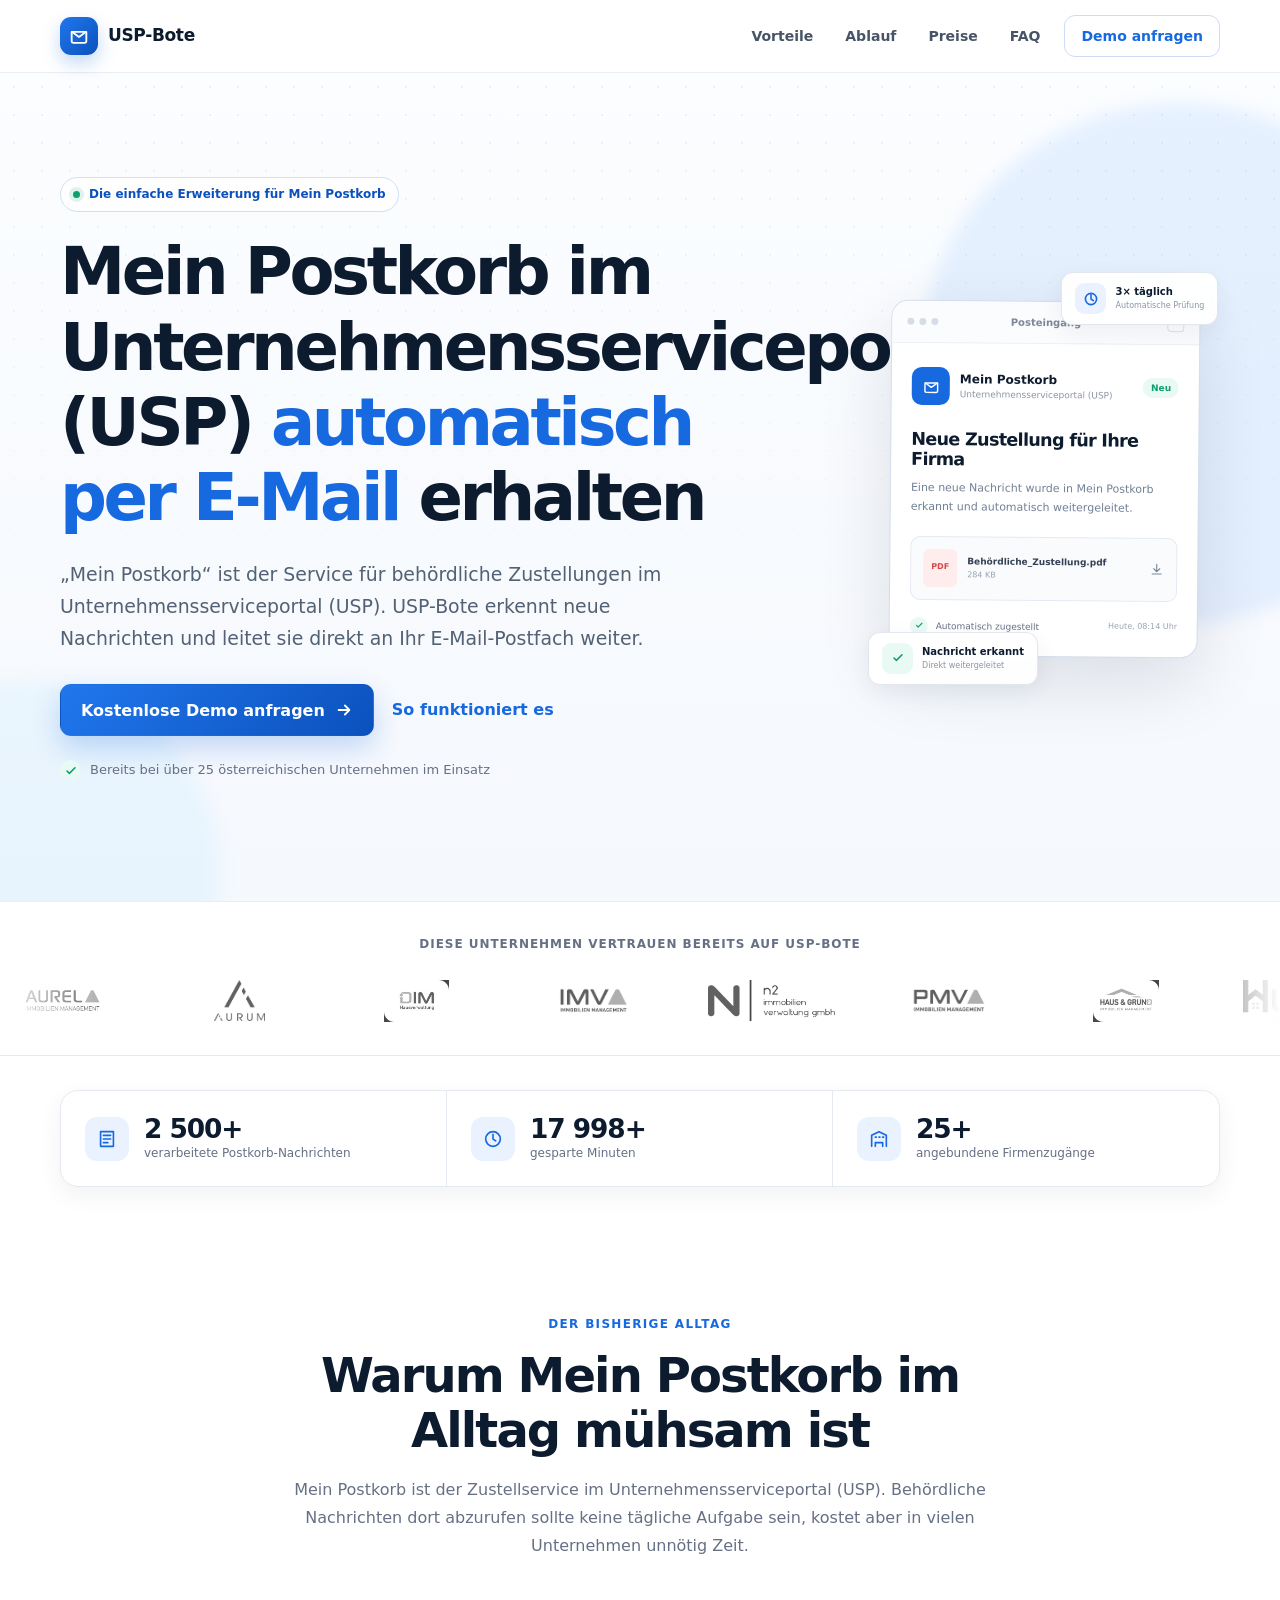
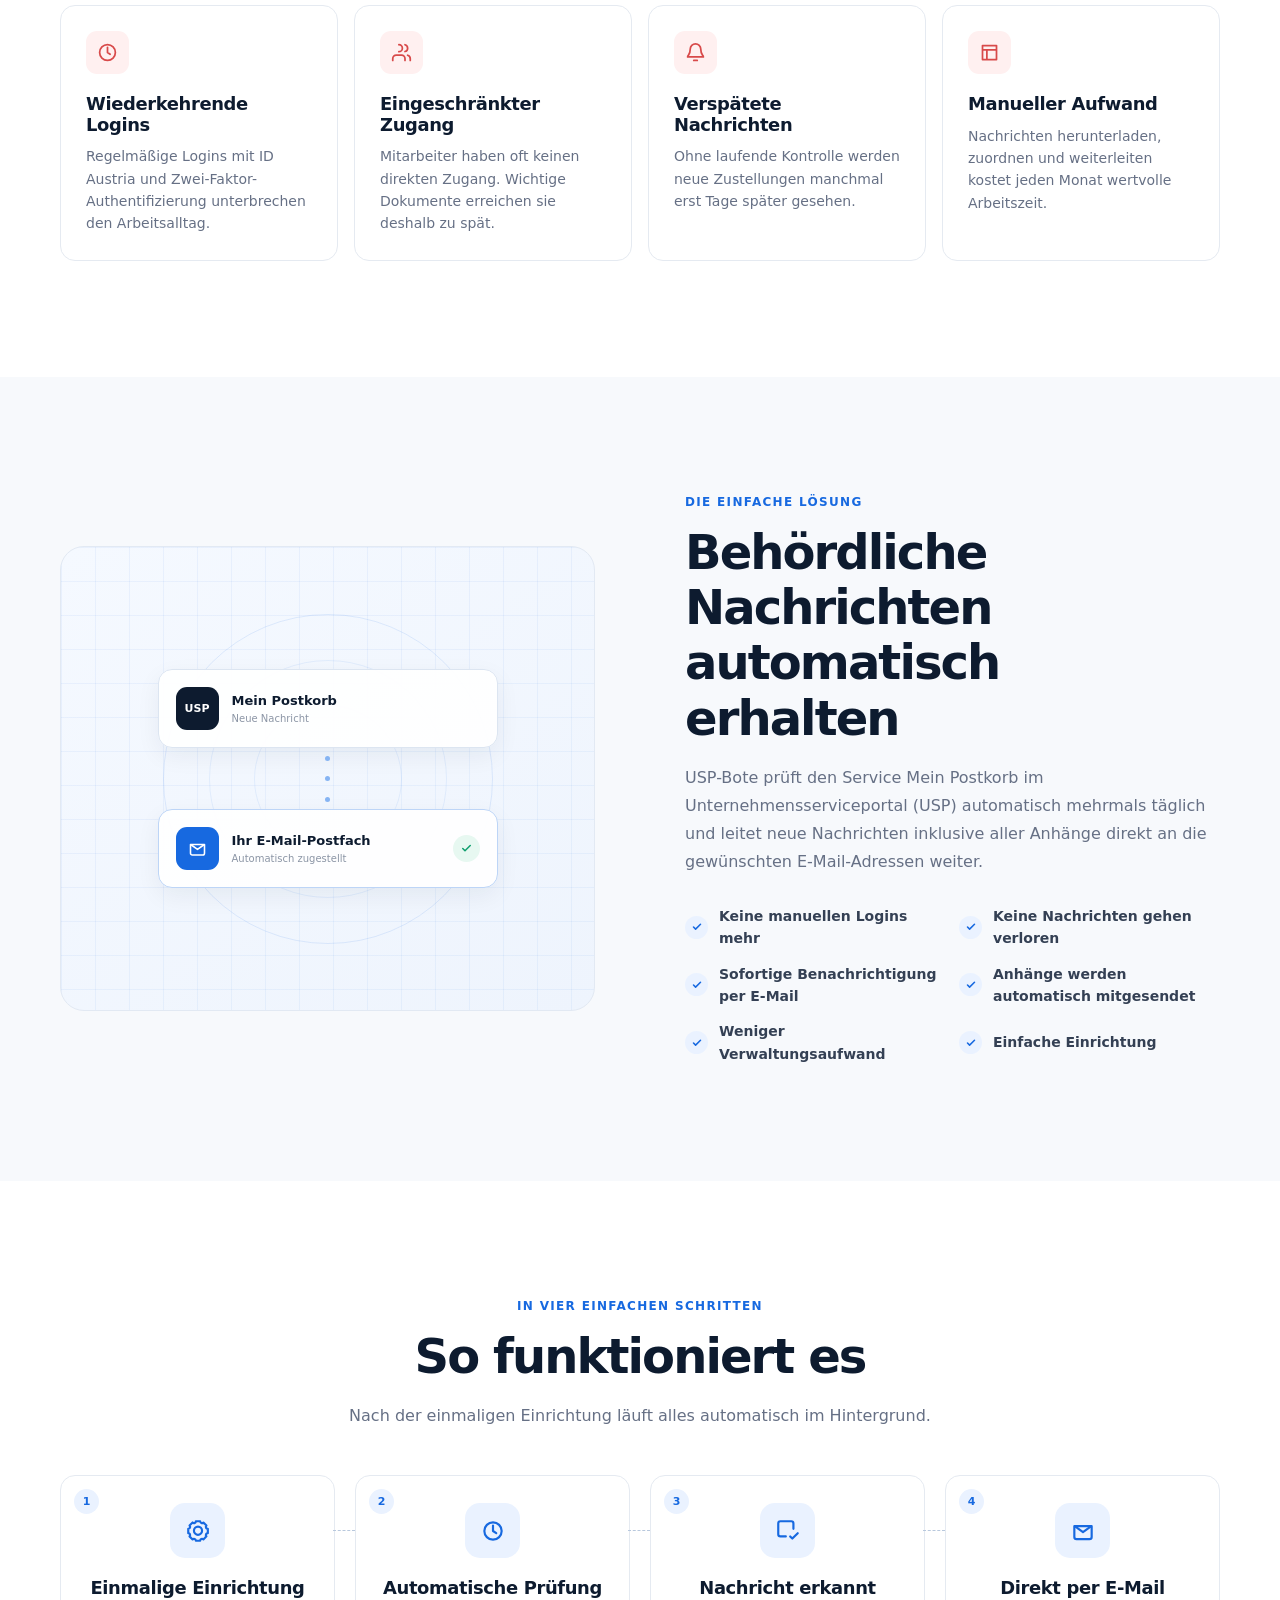
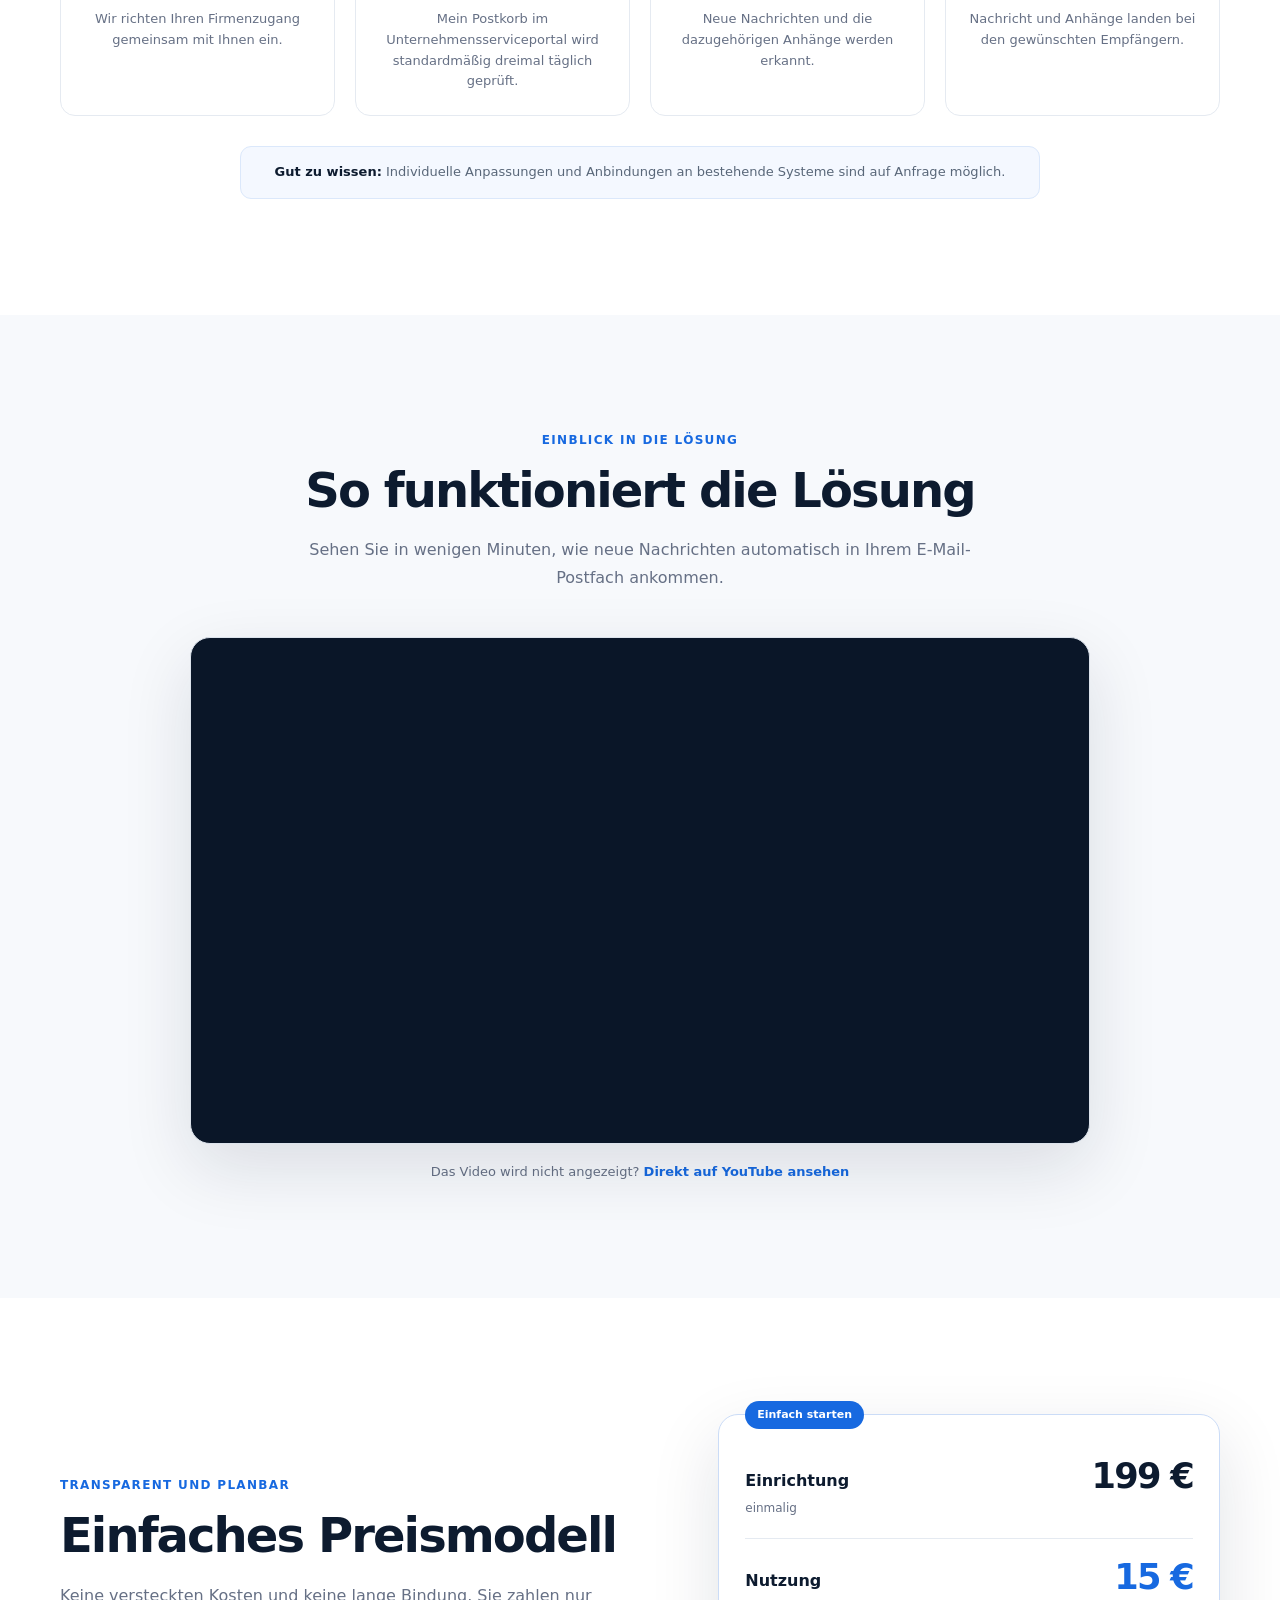
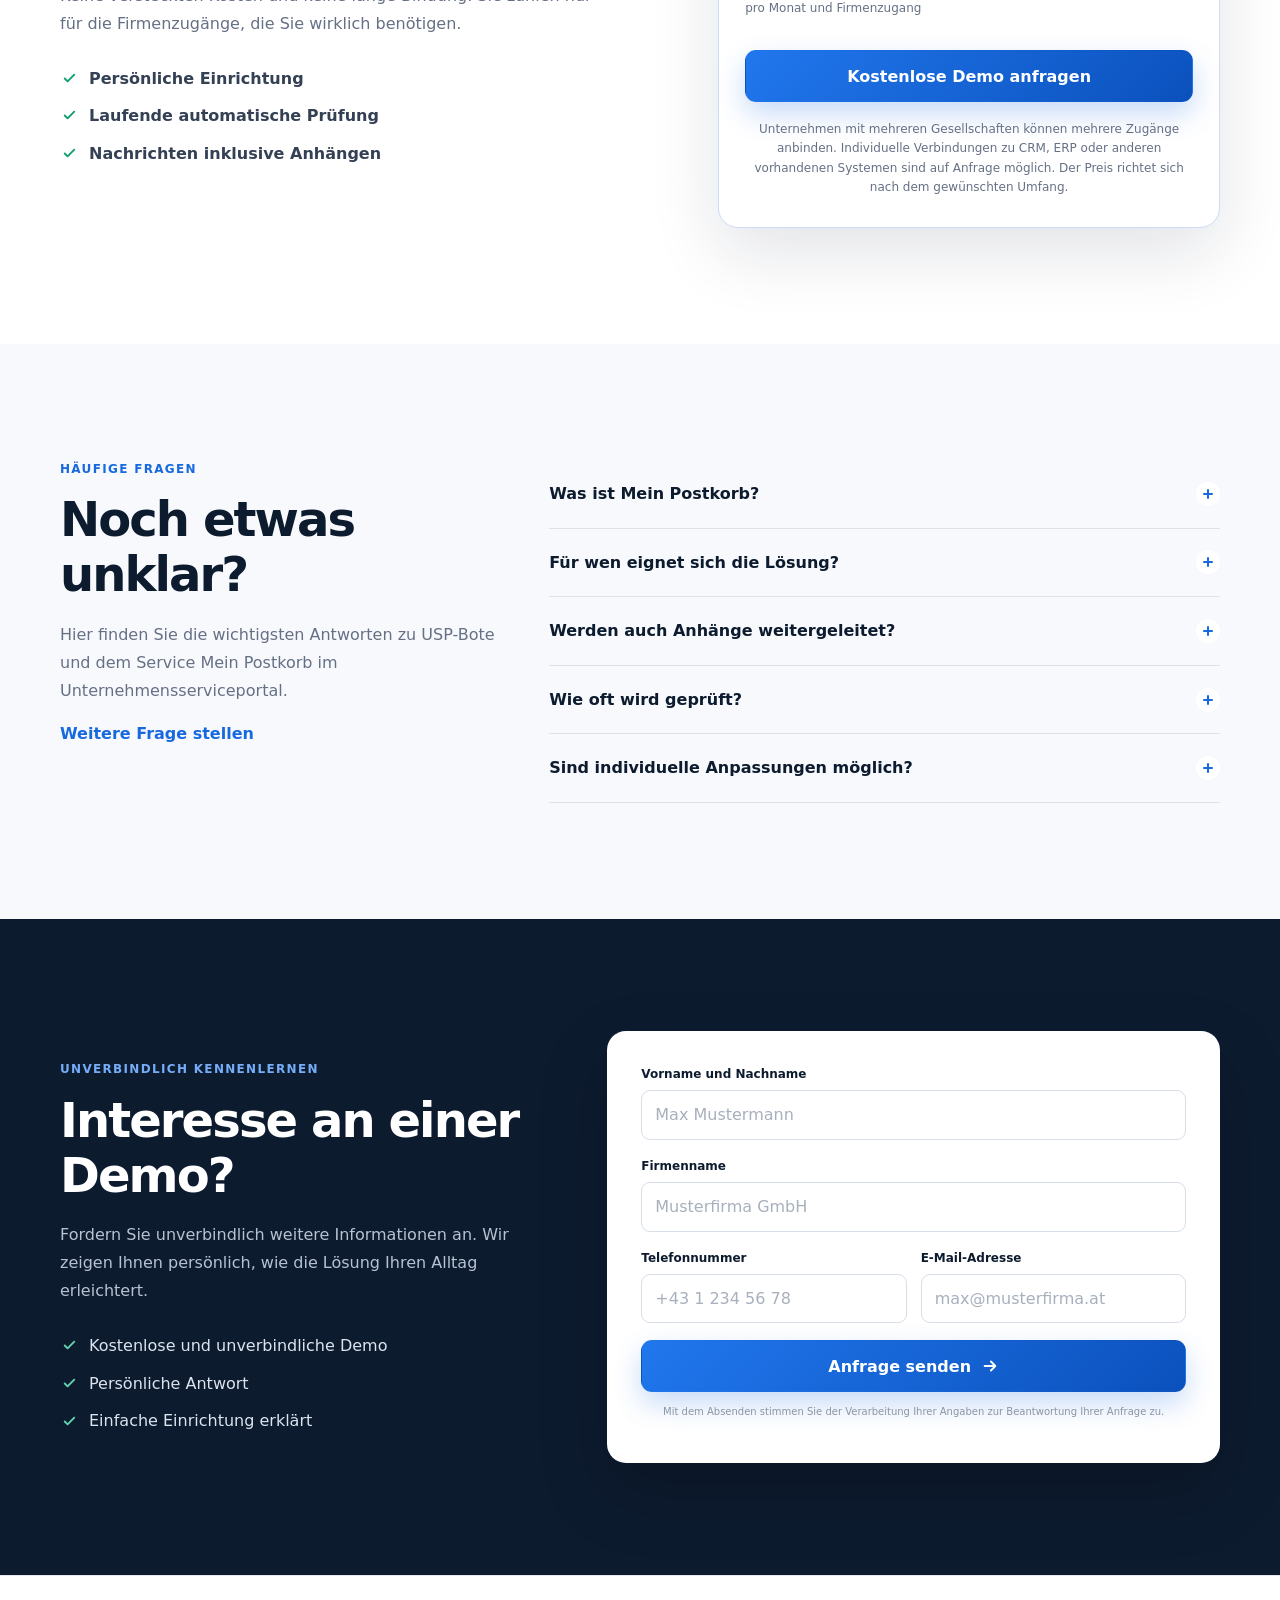
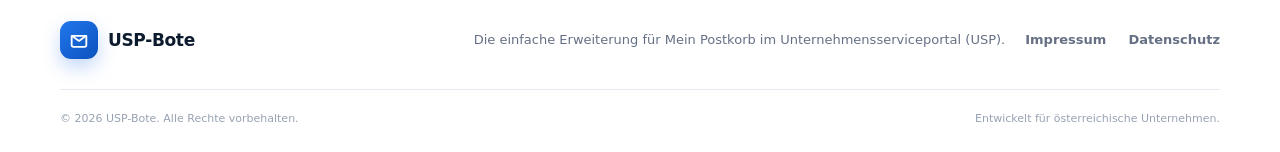
==== commit db162a7d: "Update USP Bote branding and customer logos" ====
--- a/index.html
+++ b/index.html
@@ -8,12 +8,12 @@
   <meta name="robots" content="index, follow">
   <meta name="referrer" content="strict-origin-when-cross-origin">
   <meta name="theme-color" content="#f7f9fc">
-  <link rel="canonical" href="https://www.ihre-domain.at/">
+  <link rel="canonical" href="https://usp-bote.at">
   <meta property="og:type" content="website">
   <meta property="og:locale" content="de_AT">
   <meta property="og:title" content="Mein Postkorb im Unternehmensserviceportal (USP) automatisch per E-Mail erhalten">
   <meta property="og:description" content="Neue behördliche Nachrichten aus Mein Postkorb automatisch erkennen und direkt per E-Mail erhalten – inklusive Anhängen.">
-  <meta property="og:url" content="https://www.ihre-domain.at/">
+  <meta property="og:url" content="https://usp-bote.at">
   <link rel="stylesheet" href="styles.css?v=1.0.4">
 
   <script type="application/ld+json">
@@ -128,7 +128,7 @@
             <span class="trust-icon" aria-hidden="true">
               <svg viewBox="0 0 20 20" width="16" height="16"><path d="m5 10 3 3 7-7"/></svg>
             </span>
-            Bereits erfolgreich bei österreichischen Unternehmen im Einsatz
+            Bereits bei über 25 österreichischen Unternehmen im Einsatz
           </p>
         </div>
 
@@ -178,30 +178,31 @@
       </div>
       <div class="logo-marquee">
         <div class="logo-track">
-          <!-- Die Platzhalter durch echte Logos ersetzen, z. B.:
-          <span class="customer-logo"><img src="assets/logos/firmenname.svg" alt="Firmenname"></span>
-          Die zweite Gruppe muss dieselben Logos in derselben Reihenfolge enthalten. -->
           <div class="logo-group">
-            <span class="customer-logo">Firmenlogo 01</span>
-            <span class="customer-logo">Firmenlogo 02</span>
-            <span class="customer-logo">Firmenlogo 03</span>
-            <span class="customer-logo">Firmenlogo 04</span>
-            <span class="customer-logo">Firmenlogo 05</span>
-            <span class="customer-logo">Firmenlogo 06</span>
-            <span class="customer-logo">Firmenlogo 07</span>
-            <span class="customer-logo">Firmenlogo 08</span>
-            <span class="customer-logo">Firmenlogo 09</span>
+            <span class="customer-logo"><img src="assets/logos/Aurel.png" alt="Aurel Immobilien Management" decoding="async"></span>
+            <span class="customer-logo"><img src="assets/logos/Aurum.png" alt="Aurum" decoding="async"></span>
+            <span class="customer-logo"><img src="assets/logos/DIM.png" alt="DIM Hausverwaltung" decoding="async"></span>
+            <span class="customer-logo"><img src="assets/logos/IMV.png" alt="IMV Immobilien Management" decoding="async"></span>
+            <span class="customer-logo"><img src="assets/logos/N2.png" alt="N2 Immobilienverwaltung" decoding="async"></span>
+            <span class="customer-logo"><img src="assets/logos/PMV.png" alt="PMV Immobilien Management" decoding="async"></span>
+            <span class="customer-logo"><img src="assets/logos/hausgrund.png" alt="Haus &amp; Grund Immobilien Management" decoding="async"></span>
+            <span class="customer-logo"><img src="assets/logos/huber.png" alt="Huber Immobilien" decoding="async"></span>
+            <span class="customer-logo"><img src="assets/logos/humitsch.png" alt="Humitsch Immobilien Consulting" decoding="async"></span>
+            <span class="customer-logo"><img src="assets/logos/liveg.png" alt="LIVEG" decoding="async"></span>
+            <span class="customer-logo"><img src="assets/logos/tieber.png" alt="Tieber Immobilien" decoding="async"></span>
           </div>
           <div class="logo-group" aria-hidden="true">
-            <span class="customer-logo">Firmenlogo 01</span>
-            <span class="customer-logo">Firmenlogo 02</span>
-            <span class="customer-logo">Firmenlogo 03</span>
-            <span class="customer-logo">Firmenlogo 04</span>
-            <span class="customer-logo">Firmenlogo 05</span>
-            <span class="customer-logo">Firmenlogo 06</span>
-            <span class="customer-logo">Firmenlogo 07</span>
-            <span class="customer-logo">Firmenlogo 08</span>
-            <span class="customer-logo">Firmenlogo 09</span>
+            <span class="customer-logo"><img src="assets/logos/Aurel.png" alt="" decoding="async"></span>
+            <span class="customer-logo"><img src="assets/logos/Aurum.png" alt="" decoding="async"></span>
+            <span class="customer-logo"><img src="assets/logos/DIM.png" alt="" decoding="async"></span>
+            <span class="customer-logo"><img src="assets/logos/IMV.png" alt="" decoding="async"></span>
+            <span class="customer-logo"><img src="assets/logos/N2.png" alt="" decoding="async"></span>
+            <span class="customer-logo"><img src="assets/logos/PMV.png" alt="" decoding="async"></span>
+            <span class="customer-logo"><img src="assets/logos/hausgrund.png" alt="" decoding="async"></span>
+            <span class="customer-logo"><img src="assets/logos/huber.png" alt="" decoding="async"></span>
+            <span class="customer-logo"><img src="assets/logos/humitsch.png" alt="" decoding="async"></span>
+            <span class="customer-logo"><img src="assets/logos/liveg.png" alt="" decoding="async"></span>
+            <span class="customer-logo"><img src="assets/logos/tieber.png" alt="" decoding="async"></span>
           </div>
         </div>
       </div>
@@ -211,11 +212,11 @@
       <div class="container stats-grid">
         <article class="stat-card">
           <span class="stat-icon"><svg viewBox="0 0 24 24"><path d="M5 4h14v16H5zM8 8h8M8 12h8M8 16h5"/></svg></span>
-          <div><strong class="stat-number" data-target="2500" data-suffix="+">0</strong><span>verarbeitete Postkorb-Nachrichten</span></div>
+          <div><strong class="stat-number" data-target="4756" data-suffix="+">0</strong><span>verarbeitete Postkorb-Nachrichten</span></div>
         </article>
         <article class="stat-card">
           <span class="stat-icon"><svg viewBox="0 0 24 24"><path d="M12 7v5l3 2M20 12a8 8 0 1 1-16 0 8 8 0 0 1 16 0Z"/></svg></span>
-          <div><strong class="stat-number" data-target="18000" data-suffix="+">0</strong><span>gesparte Minuten</span></div>
+          <div><strong class="stat-number" data-target="7100" data-suffix="+">0</strong><span>gesparte Minuten</span></div>
         </article>
         <article class="stat-card">
           <span class="stat-icon"><svg viewBox="0 0 24 24"><path d="M4 20V8l8-4 8 4v12M8 20v-4h8v4M8 10h1M12 10h1M16 10h1"/></svg></span>
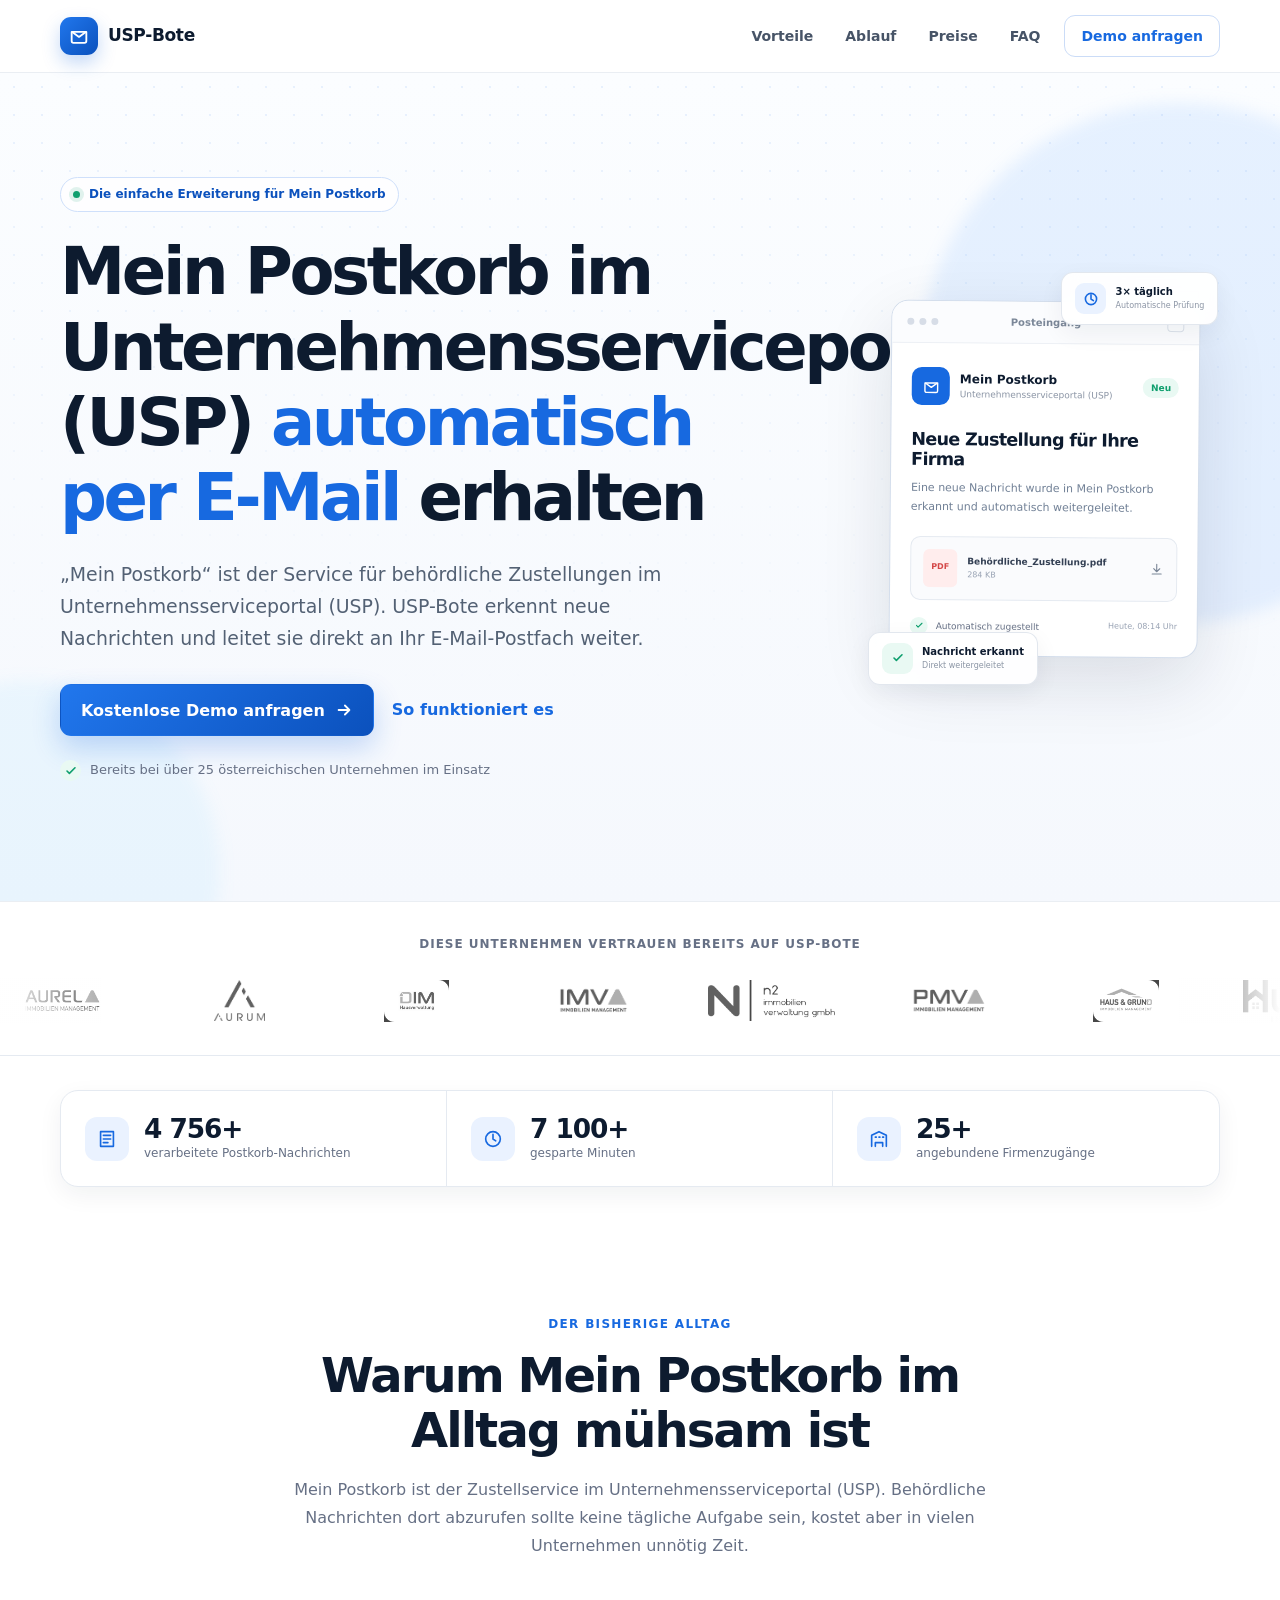
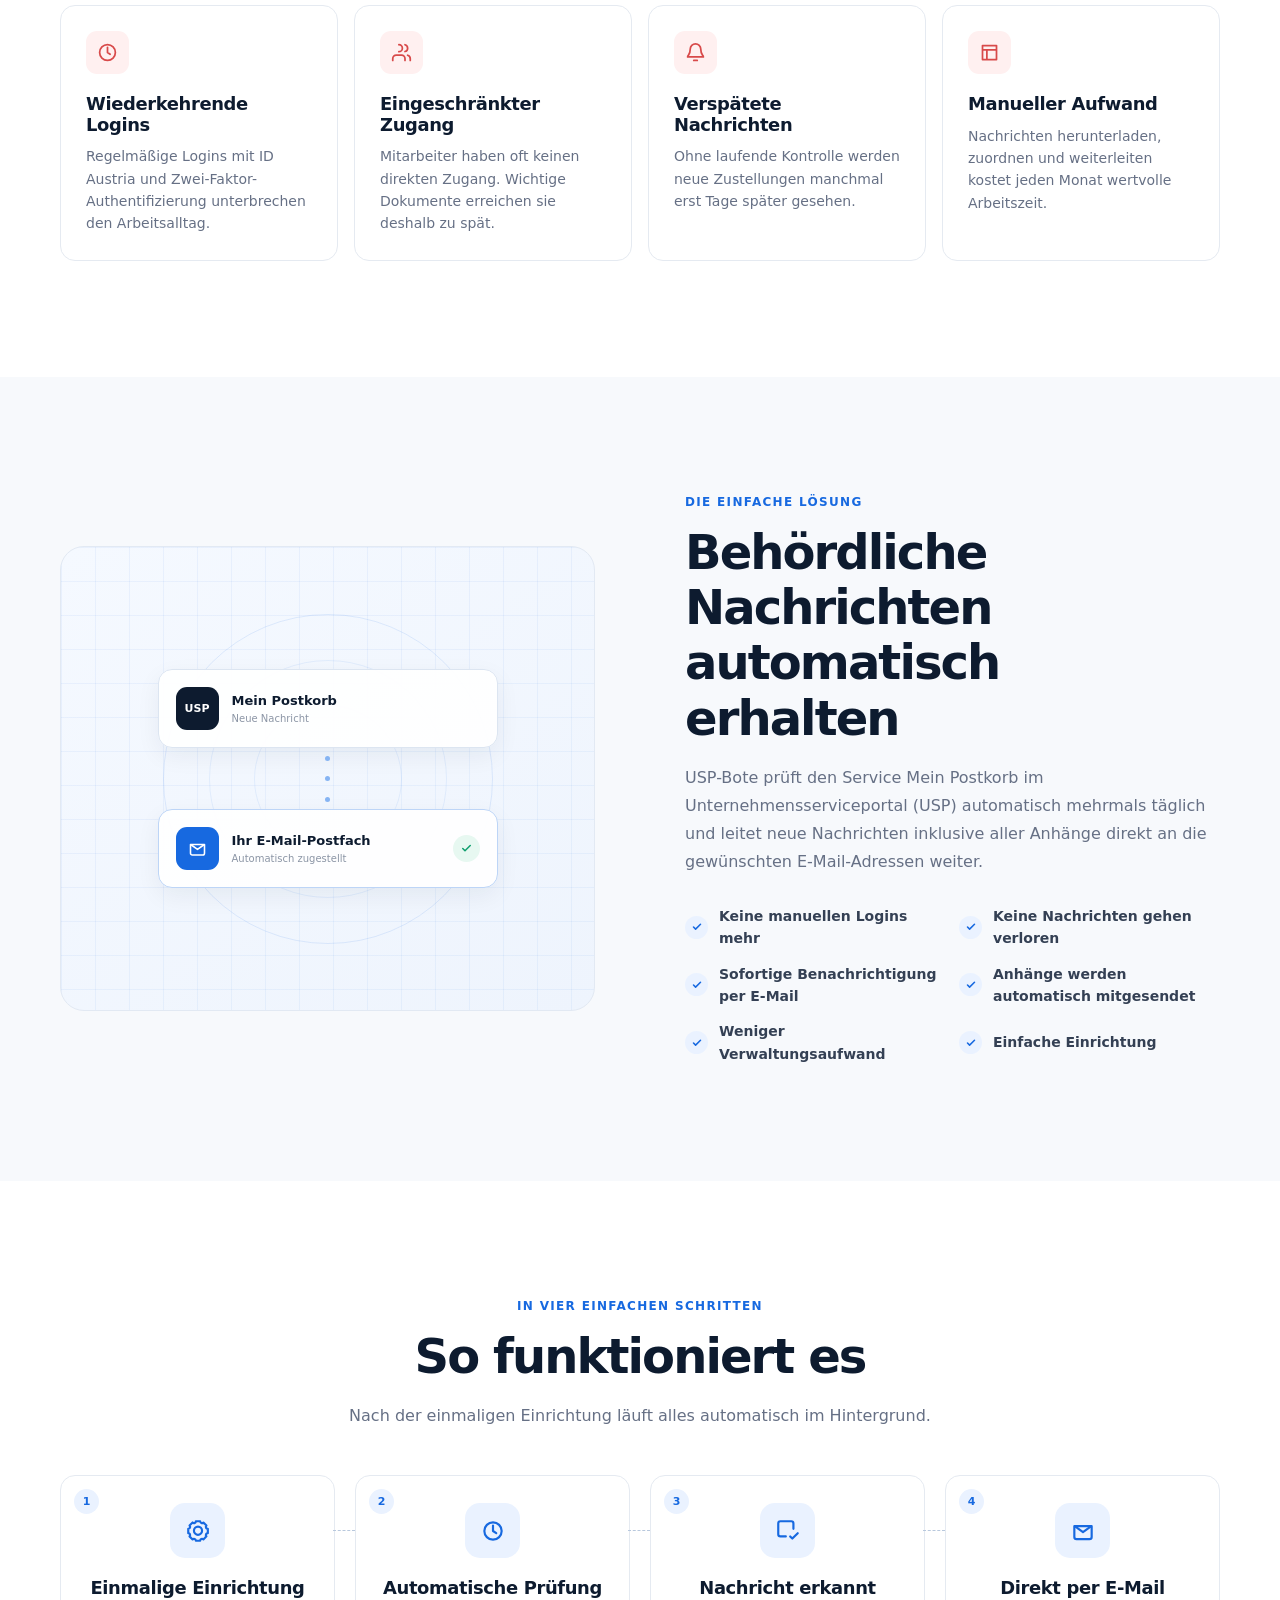
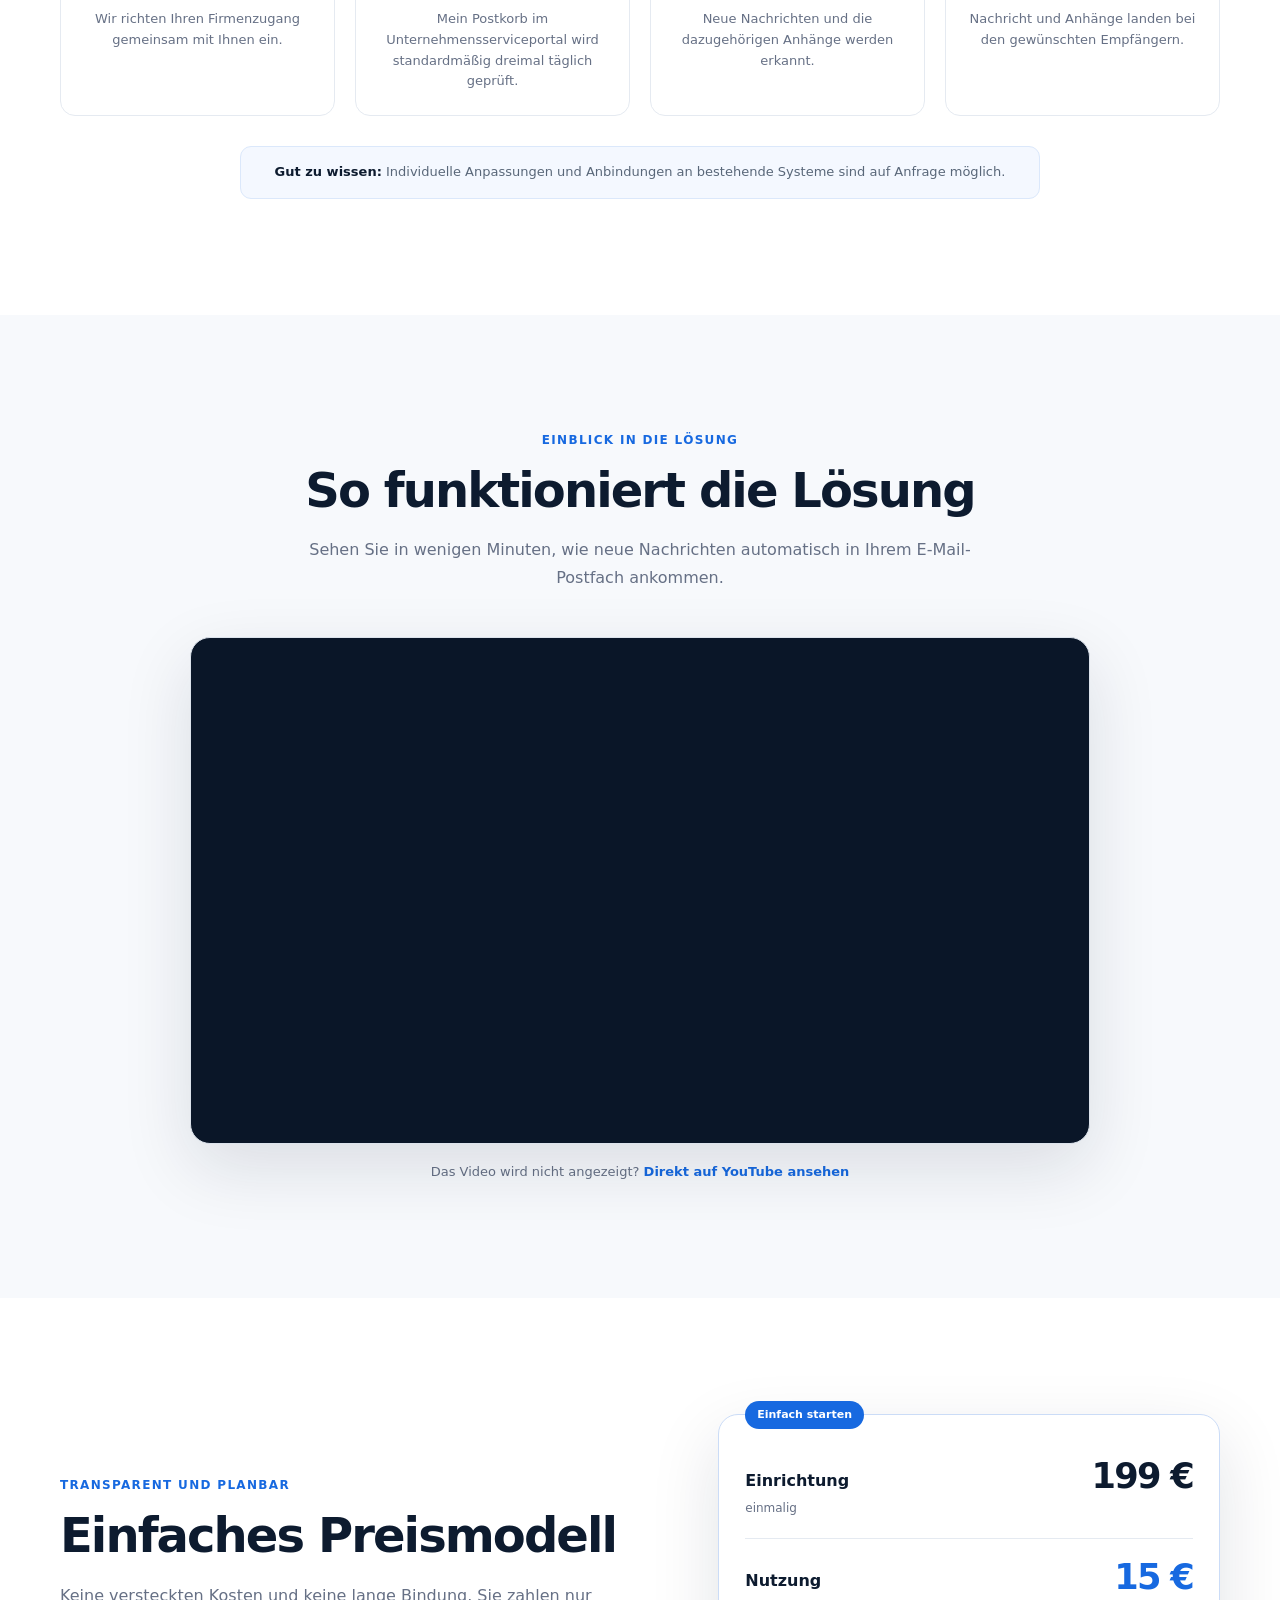
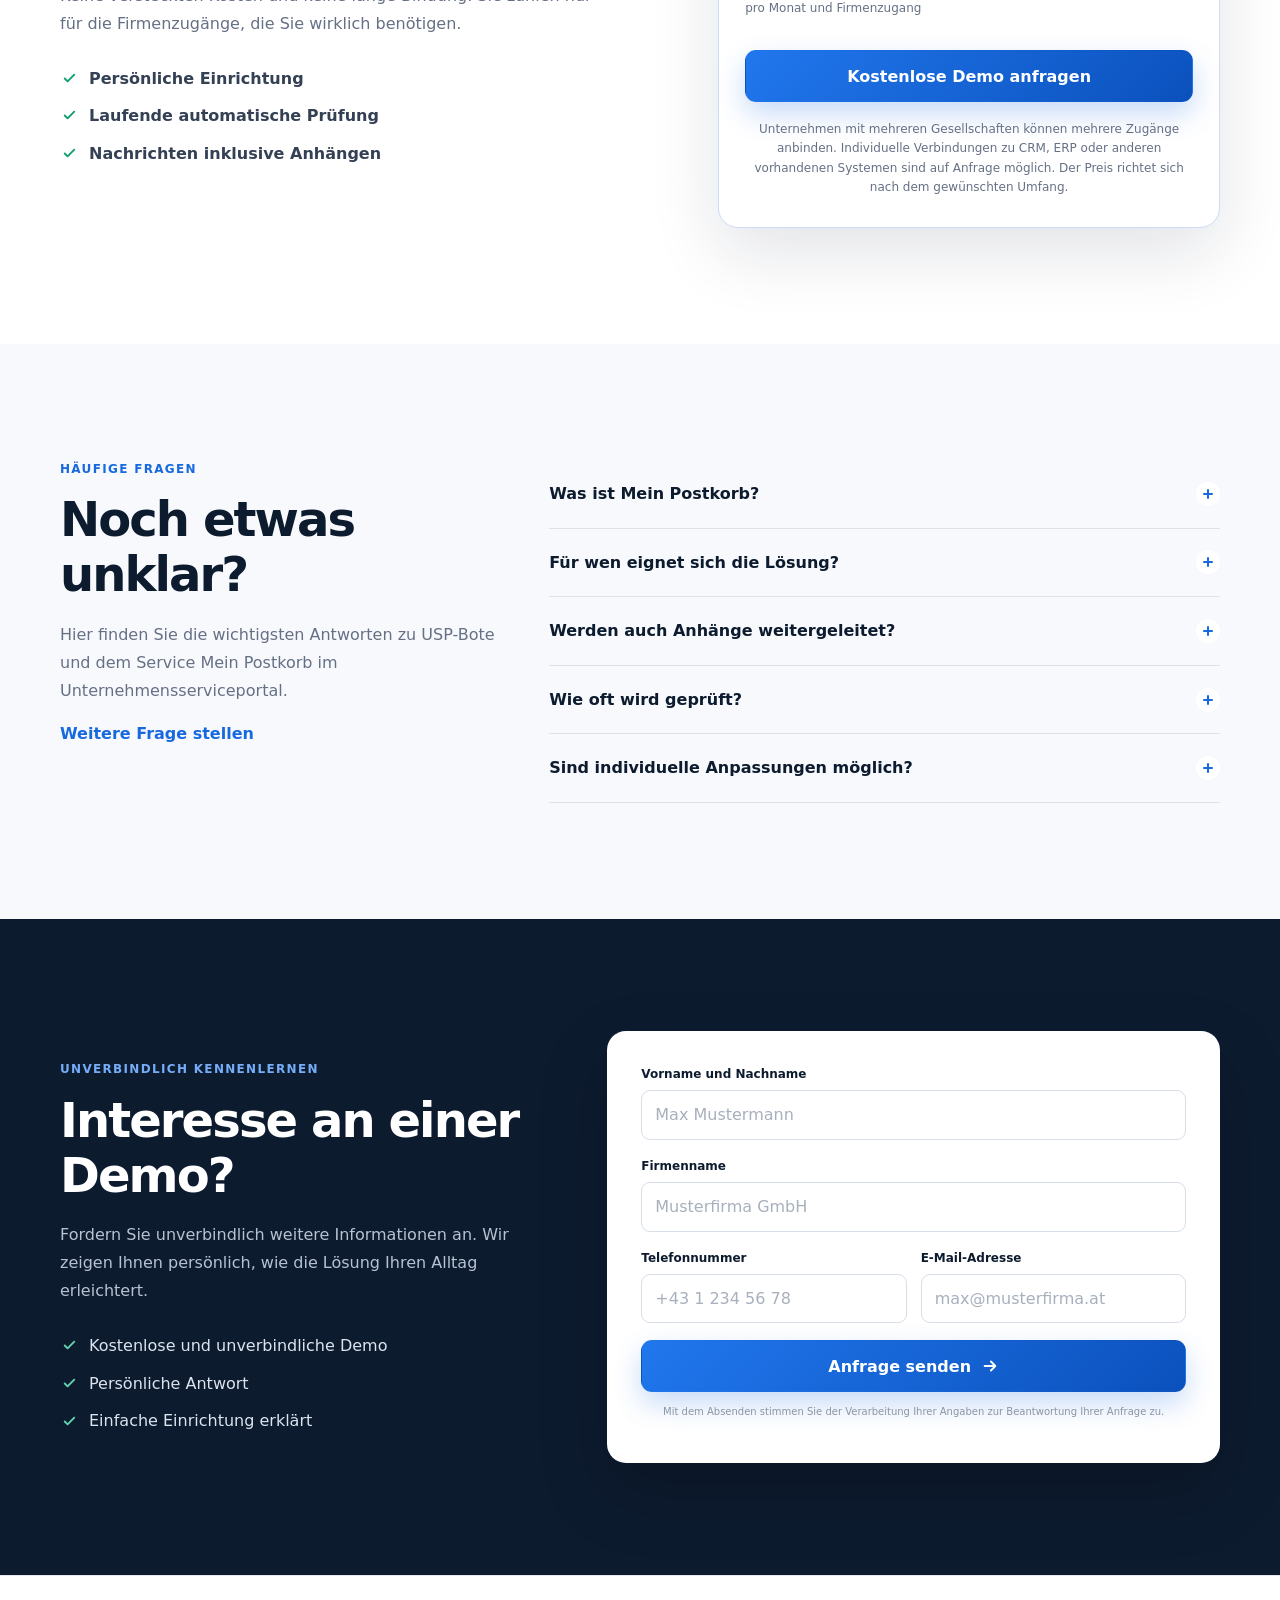
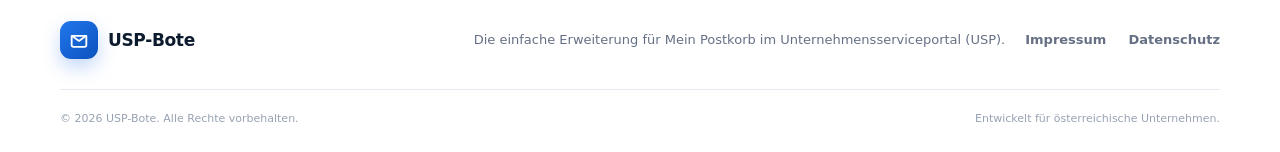
==== commit 137e1181: "Switch contact form to POST submission" ====
--- a/index.html
+++ b/index.html
@@ -14,7 +14,7 @@
   <meta property="og:title" content="Mein Postkorb im Unternehmensserviceportal (USP) automatisch per E-Mail erhalten">
   <meta property="og:description" content="Neue behördliche Nachrichten aus Mein Postkorb automatisch erkennen und direkt per E-Mail erhalten – inklusive Anhängen.">
   <meta property="og:url" content="https://usp-bote.at">
-  <link rel="stylesheet" href="styles.css?v=1.0.4">
+  <link rel="stylesheet" href="styles.css?v=1.0.5">
 
   <script type="application/ld+json">
   {
@@ -424,7 +424,11 @@
             <li><svg viewBox="0 0 20 20"><path d="m5 10 3 3 7-7"/></svg>Einfache Einrichtung erklärt</li>
           </ul>
         </div>
-        <form class="contact-form" id="contact-form">
+        <form class="contact-form" id="contact-form" action="contact.php" method="post">
+          <div class="form-honeypot" aria-hidden="true">
+            <label for="website">Website</label>
+            <input id="website" name="website" type="text" tabindex="-1" autocomplete="off">
+          </div>
           <div class="form-row">
             <label for="name">Vorname und Nachname</label>
             <input id="name" name="name" type="text" autocomplete="name" placeholder="Max Mustermann" required>
@@ -472,6 +476,6 @@
     </div>
   </footer>
 
-  <script src="script.js?v=1.0.4" defer></script>
+  <script src="script.js?v=1.0.5" defer></script>
 </body>
 </html>
--- a/styles.css
+++ b/styles.css
@@ -1454,10 +1454,25 @@
 }
 
 .contact-form {
+  position: relative;
   padding: 27px 22px;
   border-radius: 19px;
   background: var(--white);
   box-shadow: 0 28px 70px rgba(0, 0, 0, 0.2);
+}
+
+.form-honeypot {
+  position: absolute;
+  left: -10000px;
+  width: 1px;
+  height: 1px;
+  overflow: hidden;
+}
+
+.contact-form button:disabled {
+  cursor: wait;
+  opacity: 0.65;
+  transform: none;
 }
 
 .form-grid {
@@ -1514,6 +1529,10 @@
   text-align: center;
 }
 
+.form-status.is-error {
+  color: #b42318;
+}
+
 .site-footer {
   padding: 45px 0 24px;
   border-top: 1px solid var(--line);
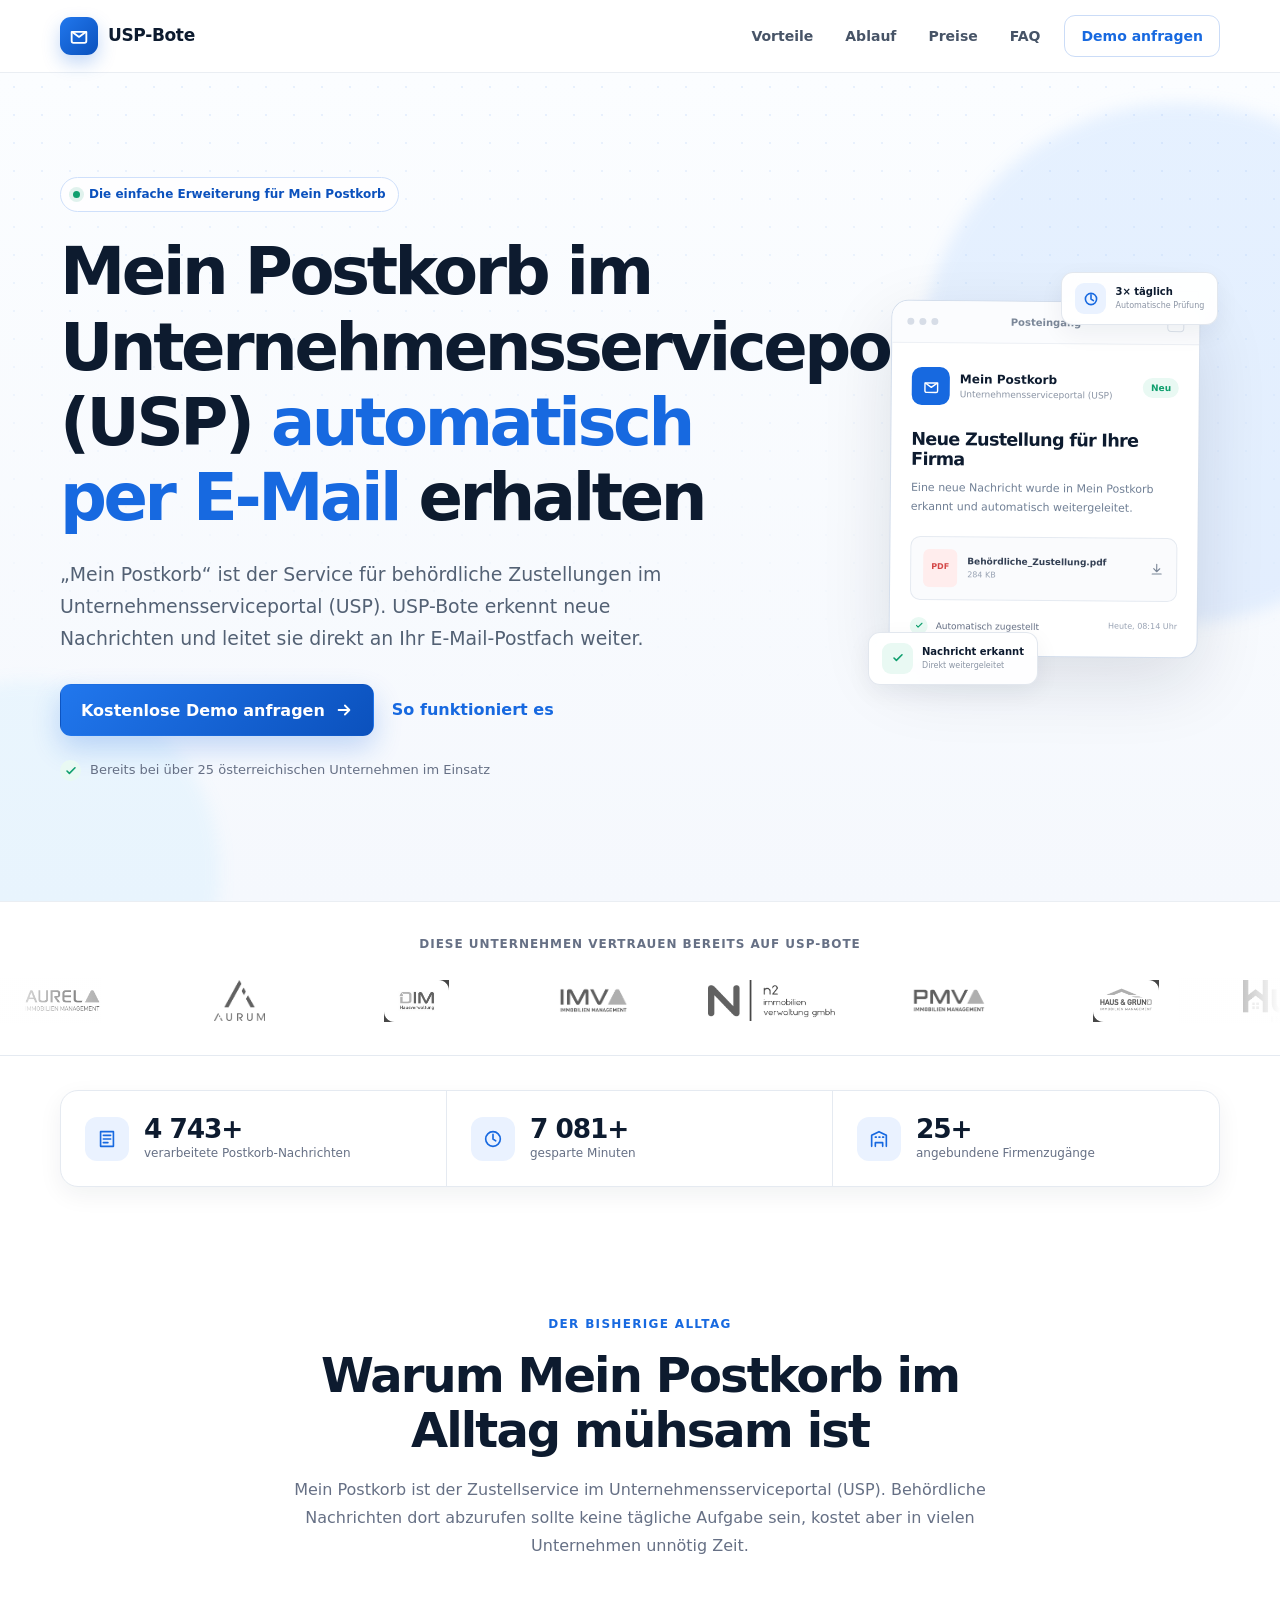
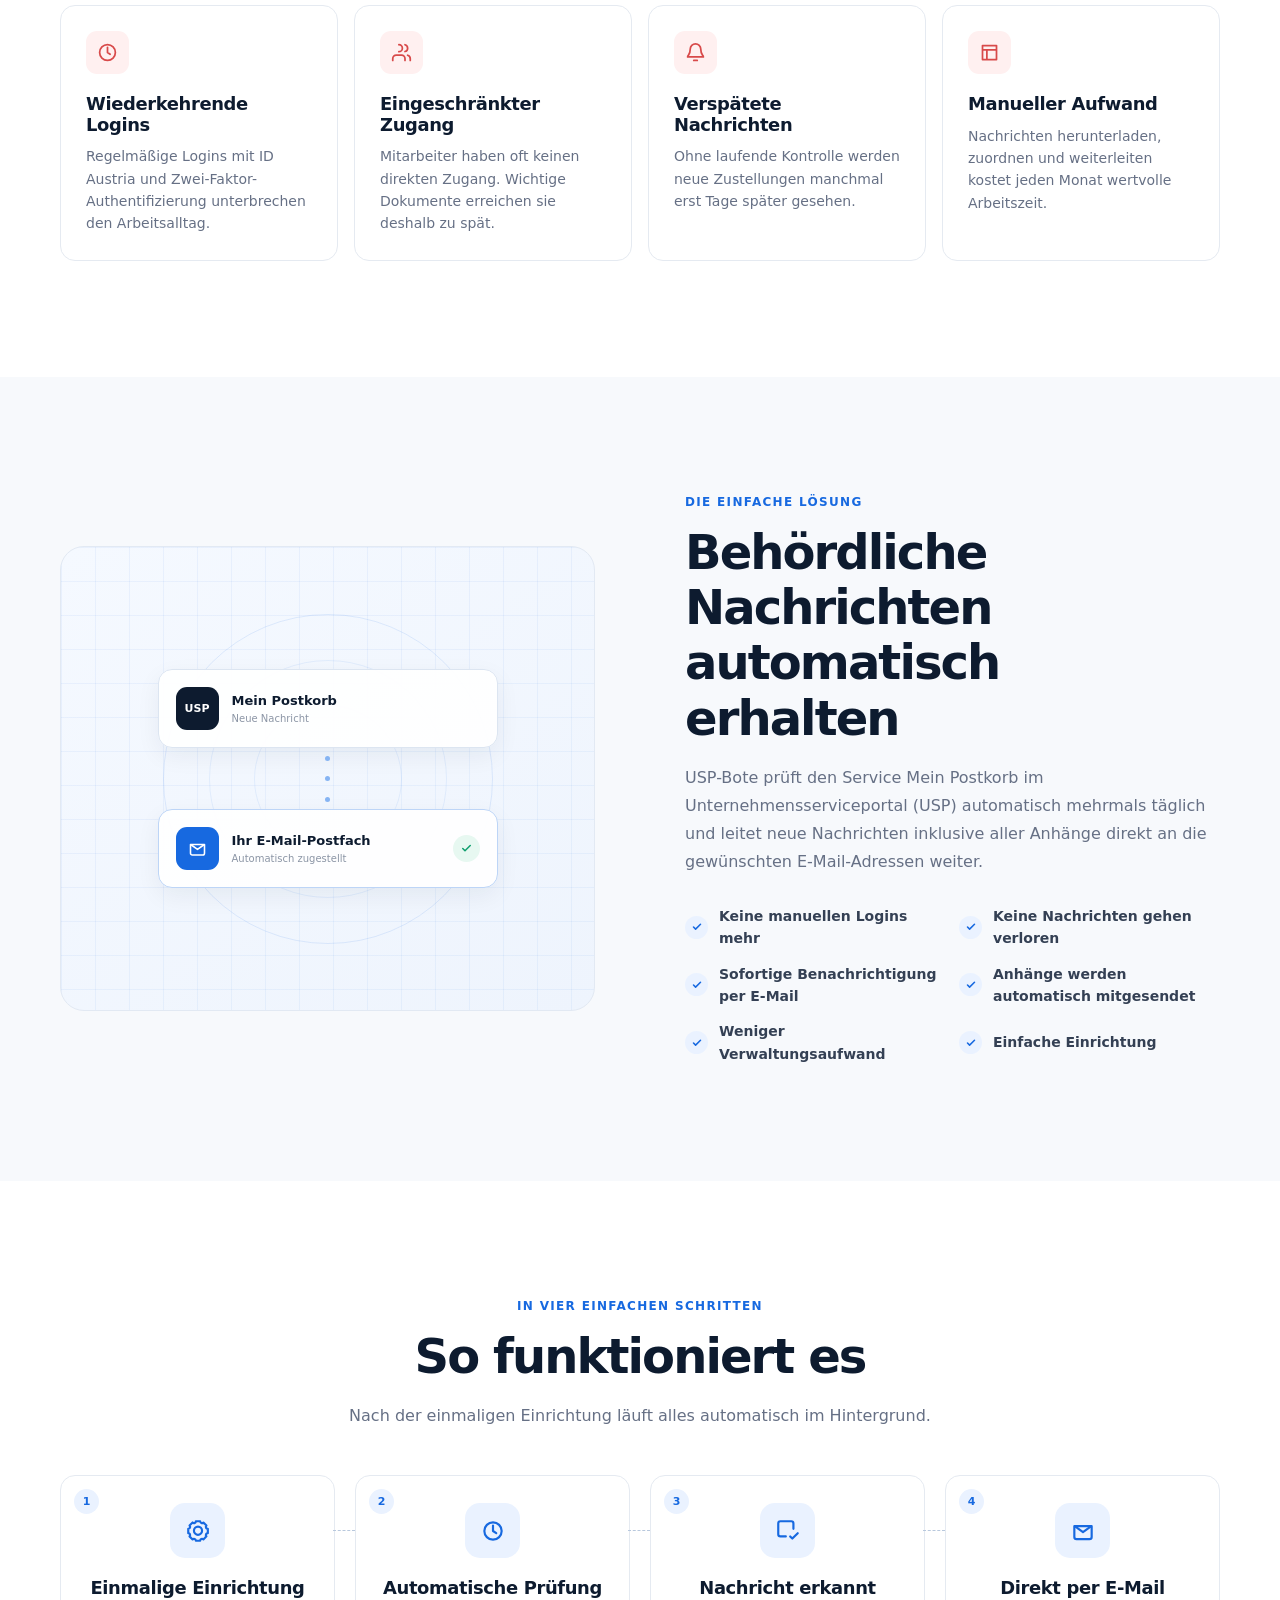
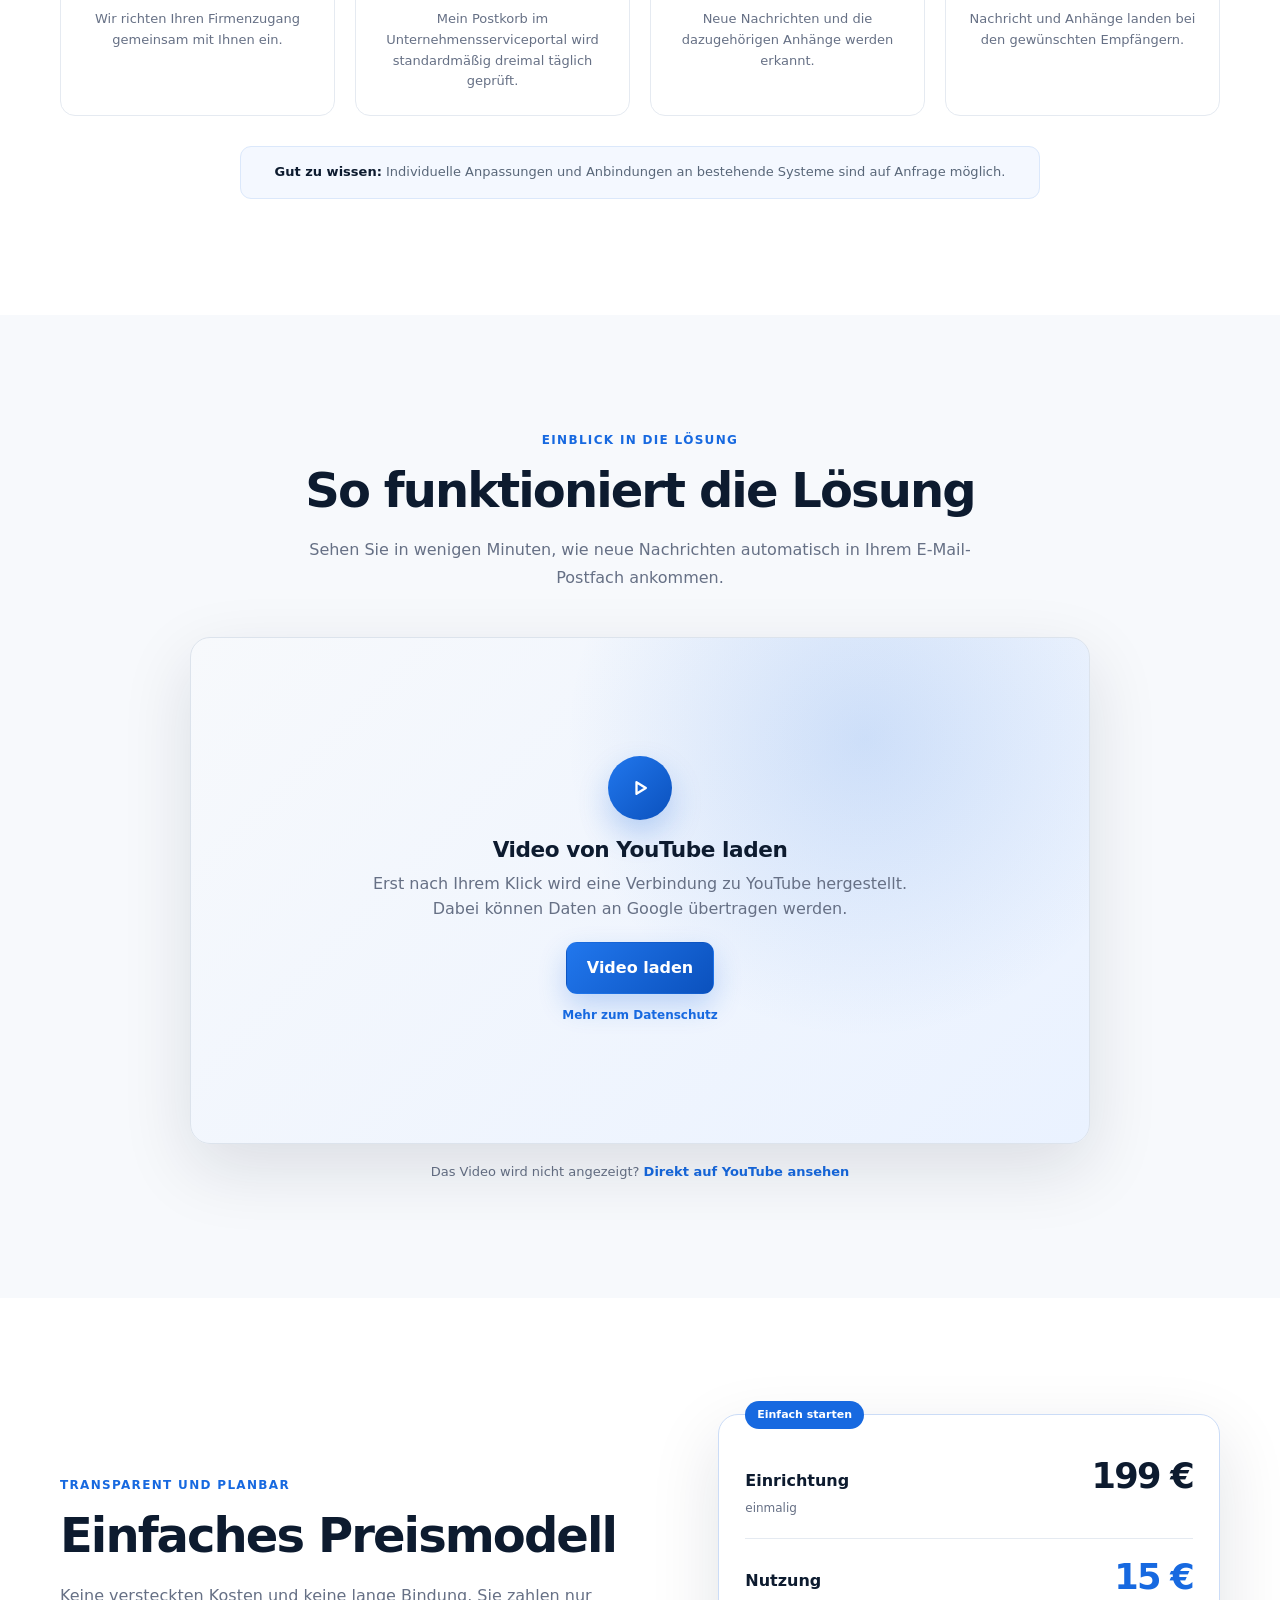
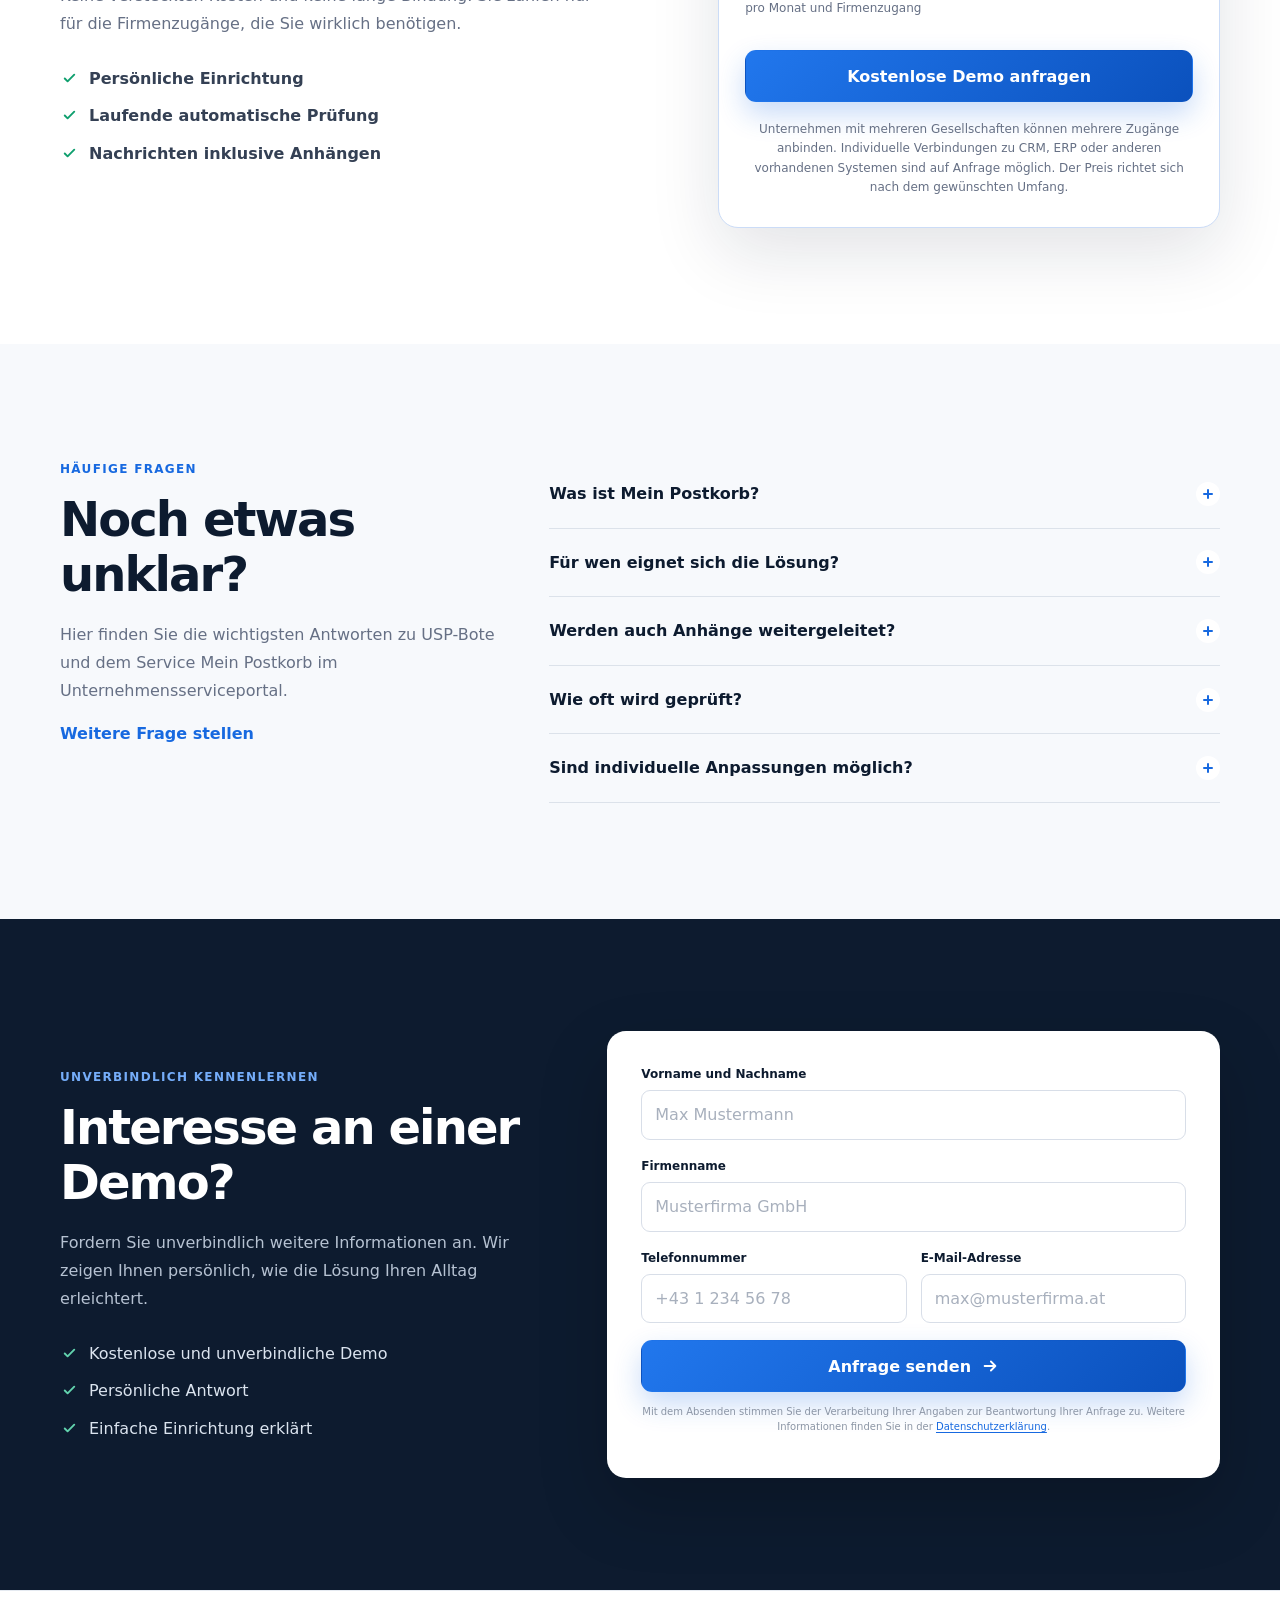
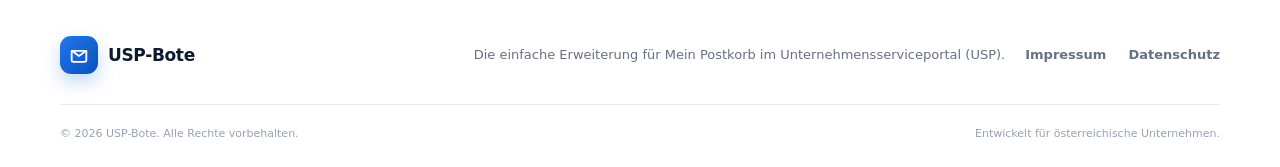
==== commit 2a56a85a: "Add YouTube consent gate and legal page links" ====
--- a/index.html
+++ b/index.html
@@ -14,7 +14,7 @@
   <meta property="og:title" content="Mein Postkorb im Unternehmensserviceportal (USP) automatisch per E-Mail erhalten">
   <meta property="og:description" content="Neue behördliche Nachrichten aus Mein Postkorb automatisch erkennen und direkt per E-Mail erhalten – inklusive Anhängen.">
   <meta property="og:url" content="https://usp-bote.at">
-  <link rel="stylesheet" href="styles.css?v=1.0.5">
+  <link rel="stylesheet" href="styles.css?v=1.0.6">
 
   <script type="application/ld+json">
   {
@@ -334,15 +334,16 @@
           <h2>So funktioniert die Lösung</h2>
           <p>Sehen Sie in wenigen Minuten, wie neue Nachrichten automatisch in Ihrem E-Mail-Postfach ankommen.</p>
         </div>
-        <div class="video-frame">
-          <iframe
-            src="https://www.youtube.com/embed/t0IHzcd_KQI?rel=0"
-            title="USP-Bote – so funktioniert die Lösung"
-            loading="lazy"
-            referrerpolicy="strict-origin-when-cross-origin"
-            allow="accelerometer; autoplay; clipboard-write; encrypted-media; gyroscope; picture-in-picture; web-share"
-            allowfullscreen>
-          </iframe>
+        <div class="video-frame video-consent" data-video-id="t0IHzcd_KQI">
+          <div class="video-consent-content">
+            <span class="video-play" aria-hidden="true">
+              <svg viewBox="0 0 24 24"><path d="m9 7 8 5-8 5Z"/></svg>
+            </span>
+            <h3>Video von YouTube laden</h3>
+            <p>Erst nach Ihrem Klick wird eine Verbindung zu YouTube hergestellt. Dabei können Daten an Google übertragen werden.</p>
+            <button class="button button-primary video-consent-button" type="button">Video laden</button>
+            <a href="datenschutz.html#youtube">Mehr zum Datenschutz</a>
+          </div>
         </div>
         <p class="video-fallback">Das Video wird nicht angezeigt? <a href="https://youtu.be/t0IHzcd_KQI" target="_blank" rel="noopener noreferrer">Direkt auf YouTube ansehen</a></p>
       </div>
@@ -451,7 +452,7 @@
             Anfrage senden
             <svg viewBox="0 0 20 20" width="18" height="18" aria-hidden="true"><path d="M4 10h12M11 5l5 5-5 5"/></svg>
           </button>
-          <p class="form-note">Mit dem Absenden stimmen Sie der Verarbeitung Ihrer Angaben zur Beantwortung Ihrer Anfrage zu.</p>
+          <p class="form-note">Mit dem Absenden stimmen Sie der Verarbeitung Ihrer Angaben zur Beantwortung Ihrer Anfrage zu. Weitere Informationen finden Sie in der <a href="datenschutz.html">Datenschutzerklärung</a>.</p>
           <p class="form-status" id="form-status" role="status" aria-live="polite"></p>
         </form>
       </div>
@@ -466,8 +467,8 @@
       </a>
       <p>Die einfache Erweiterung für Mein Postkorb im Unternehmensserviceportal (USP).</p>
       <nav aria-label="Rechtliche Hinweise">
-        <a href="#">Impressum</a>
-        <a href="#">Datenschutz</a>
+        <a href="impressum.html">Impressum</a>
+        <a href="datenschutz.html">Datenschutz</a>
       </nav>
     </div>
     <div class="container footer-bottom">
@@ -476,6 +477,6 @@
     </div>
   </footer>
 
-  <script src="script.js?v=1.0.5" defer></script>
+  <script src="script.js?v=1.0.6" defer></script>
 </body>
 </html>
--- a/styles.css
+++ b/styles.css
@@ -1225,6 +1225,61 @@
   inset: 0;
 }
 
+.video-consent {
+  display: grid;
+  min-height: 300px;
+  place-items: center;
+  padding: 32px 20px;
+  background:
+    radial-gradient(circle at 75% 20%, rgba(23, 105, 224, 0.16), transparent 38%),
+    linear-gradient(135deg, #f7f9fc, #eaf2ff);
+}
+
+.video-consent-content {
+  max-width: 540px;
+  text-align: center;
+}
+
+.video-play {
+  display: grid;
+  width: 64px;
+  height: 64px;
+  margin: 0 auto 18px;
+  place-items: center;
+  border-radius: 50%;
+  color: var(--white);
+  background: linear-gradient(135deg, #2177ed, var(--blue-dark));
+  box-shadow: 0 14px 30px rgba(23, 105, 224, 0.25);
+}
+
+.video-play svg {
+  width: 28px;
+  fill: none;
+  stroke: currentColor;
+  stroke-linecap: round;
+  stroke-linejoin: round;
+  stroke-width: 2;
+}
+
+.video-consent-content h3 {
+  margin: 0 0 8px;
+  color: var(--navy);
+  font-size: 1.35rem;
+}
+
+.video-consent-content p {
+  margin: 0 auto 20px;
+  color: var(--muted);
+}
+
+.video-consent-content > a {
+  display: block;
+  margin-top: 12px;
+  color: var(--blue);
+  font-size: 12px;
+  font-weight: 700;
+}
+
 .video-fallback {
   margin: 18px 0 0;
   color: var(--muted);
@@ -1521,6 +1576,12 @@
   text-align: center;
 }
 
+.form-note a {
+  color: var(--blue);
+  text-decoration: underline;
+  text-underline-offset: 2px;
+}
+
 .form-status {
   margin: 10px 0 0;
   color: var(--green);
@@ -1573,6 +1634,59 @@
 
 .footer-bottom p {
   margin: 0;
+}
+
+.legal-main {
+  min-height: calc(100vh - 250px);
+  padding: 70px 0 100px;
+  background: var(--surface);
+}
+
+.legal-document {
+  max-width: 860px;
+  padding: clamp(26px, 5vw, 58px);
+  border: 1px solid var(--line);
+  border-radius: var(--radius);
+  background: var(--white);
+  box-shadow: var(--shadow-sm);
+}
+
+.legal-document h1 {
+  margin: 0 0 40px;
+  color: var(--navy);
+  font-size: clamp(2rem, 5vw, 3rem);
+  line-height: 1.15;
+  letter-spacing: -0.04em;
+}
+
+.legal-document h2 {
+  margin: 34px 0 10px;
+  color: var(--navy);
+  font-size: 1.2rem;
+}
+
+.legal-document h2:first-of-type {
+  margin-top: 0;
+}
+
+.legal-document p,
+.legal-document address {
+  margin: 0 0 18px;
+  font-style: normal;
+}
+
+.legal-document a {
+  color: var(--blue);
+  text-decoration: underline;
+  text-underline-offset: 3px;
+}
+
+.legal-document ul {
+  padding-left: 22px;
+}
+
+.legal-document li + li {
+  margin-top: 8px;
 }
 
 @media (min-width: 560px) {
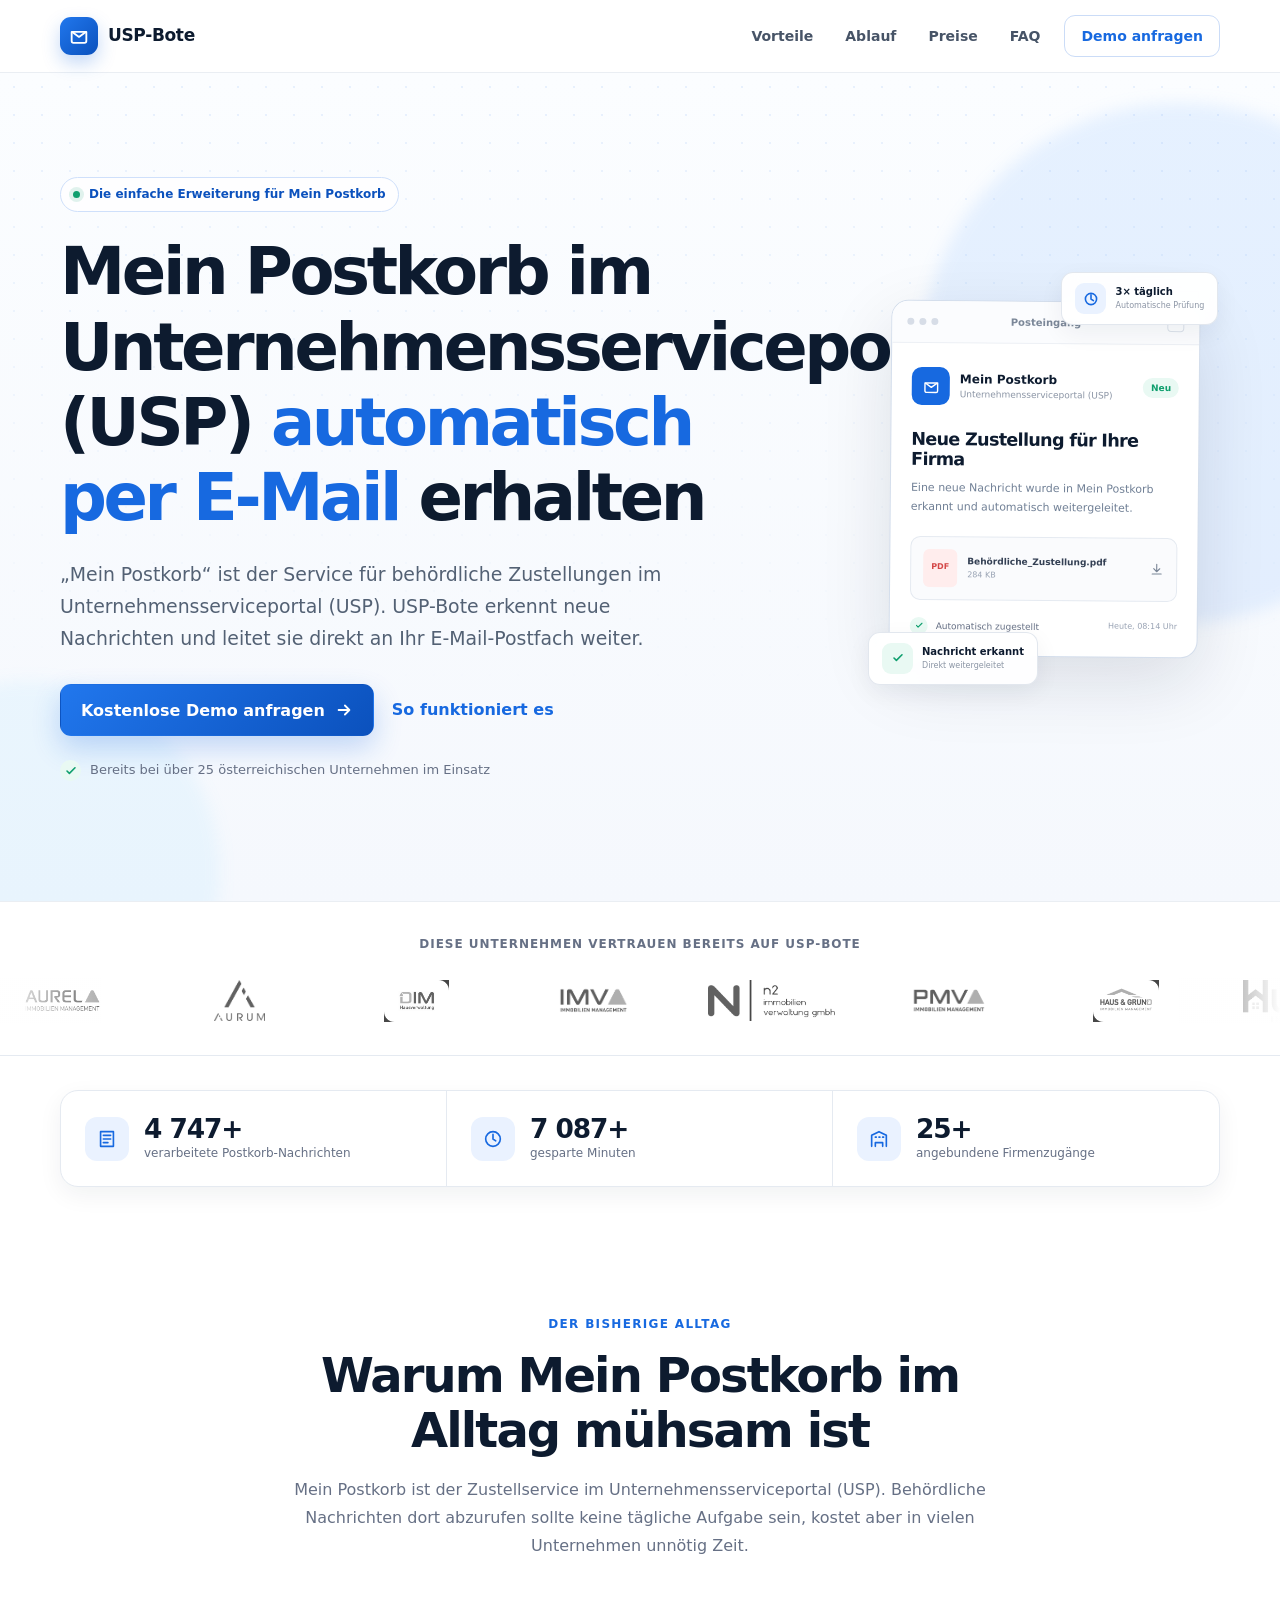
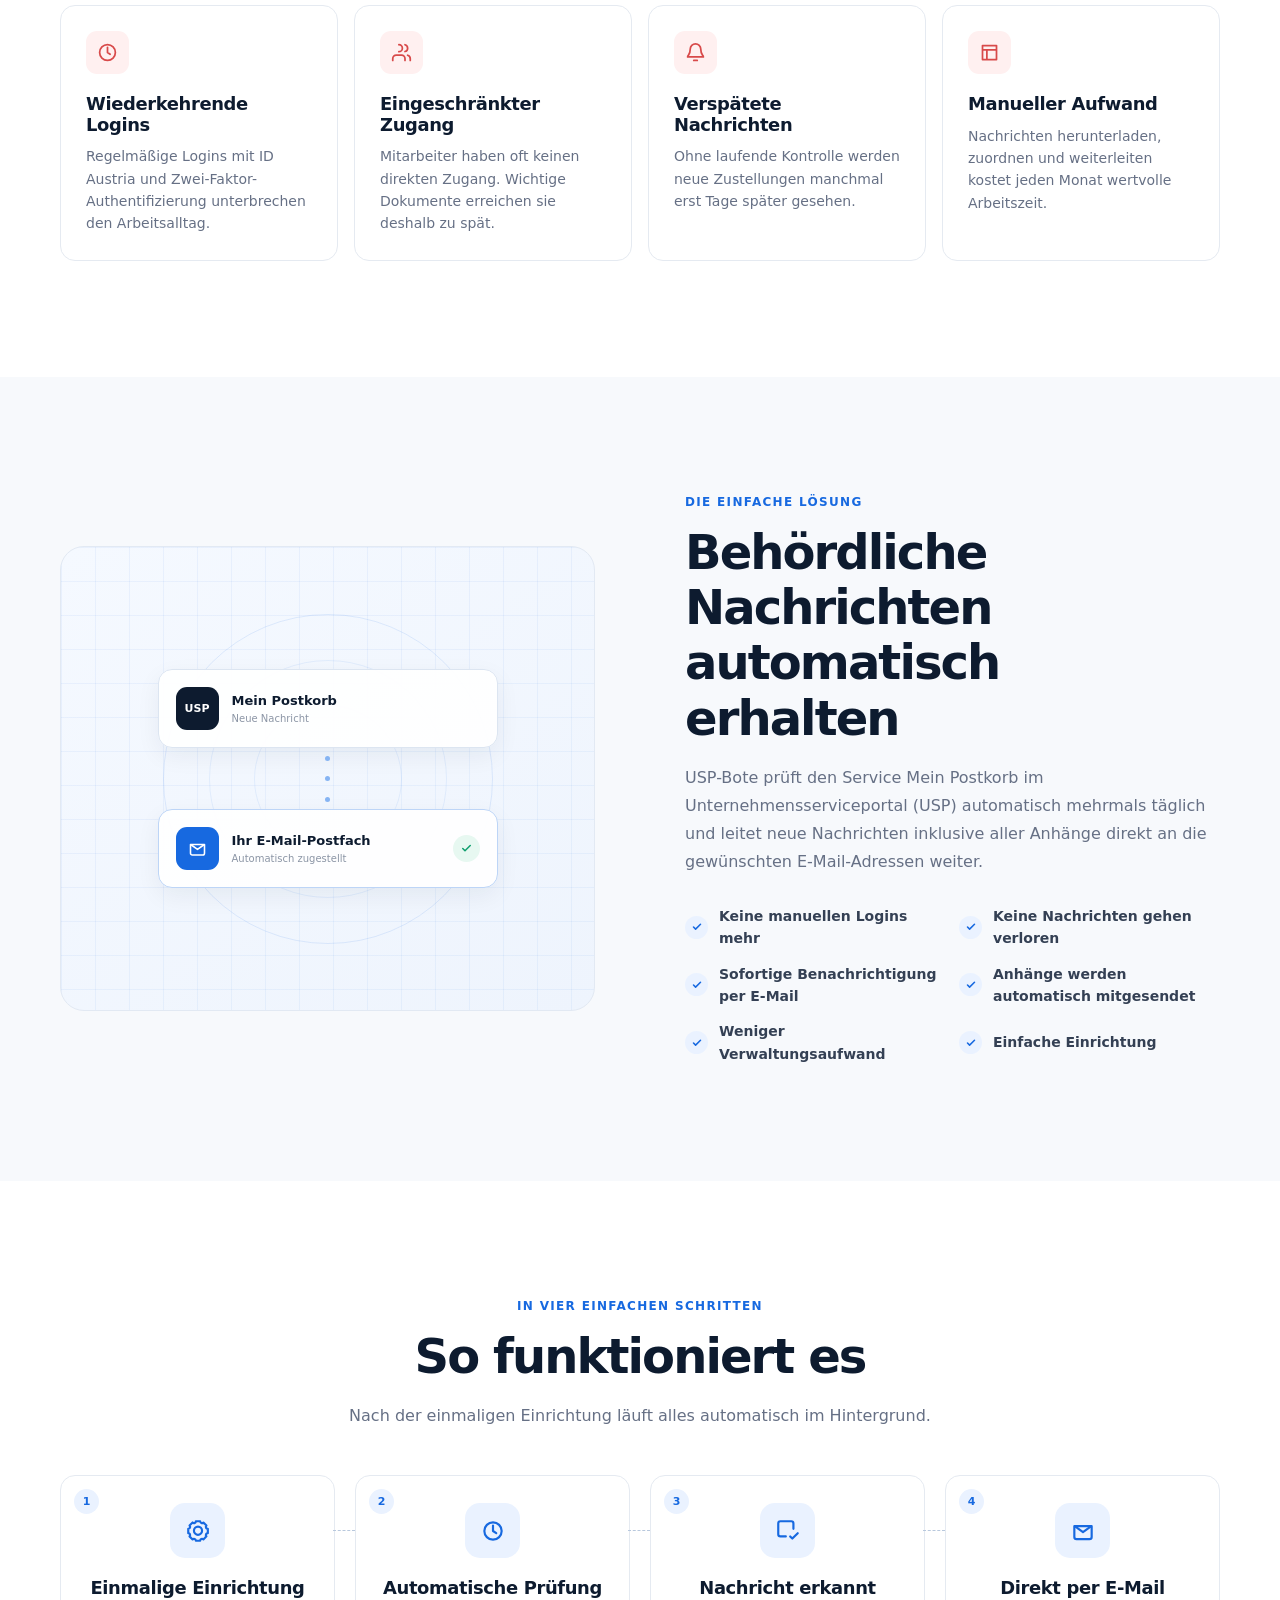
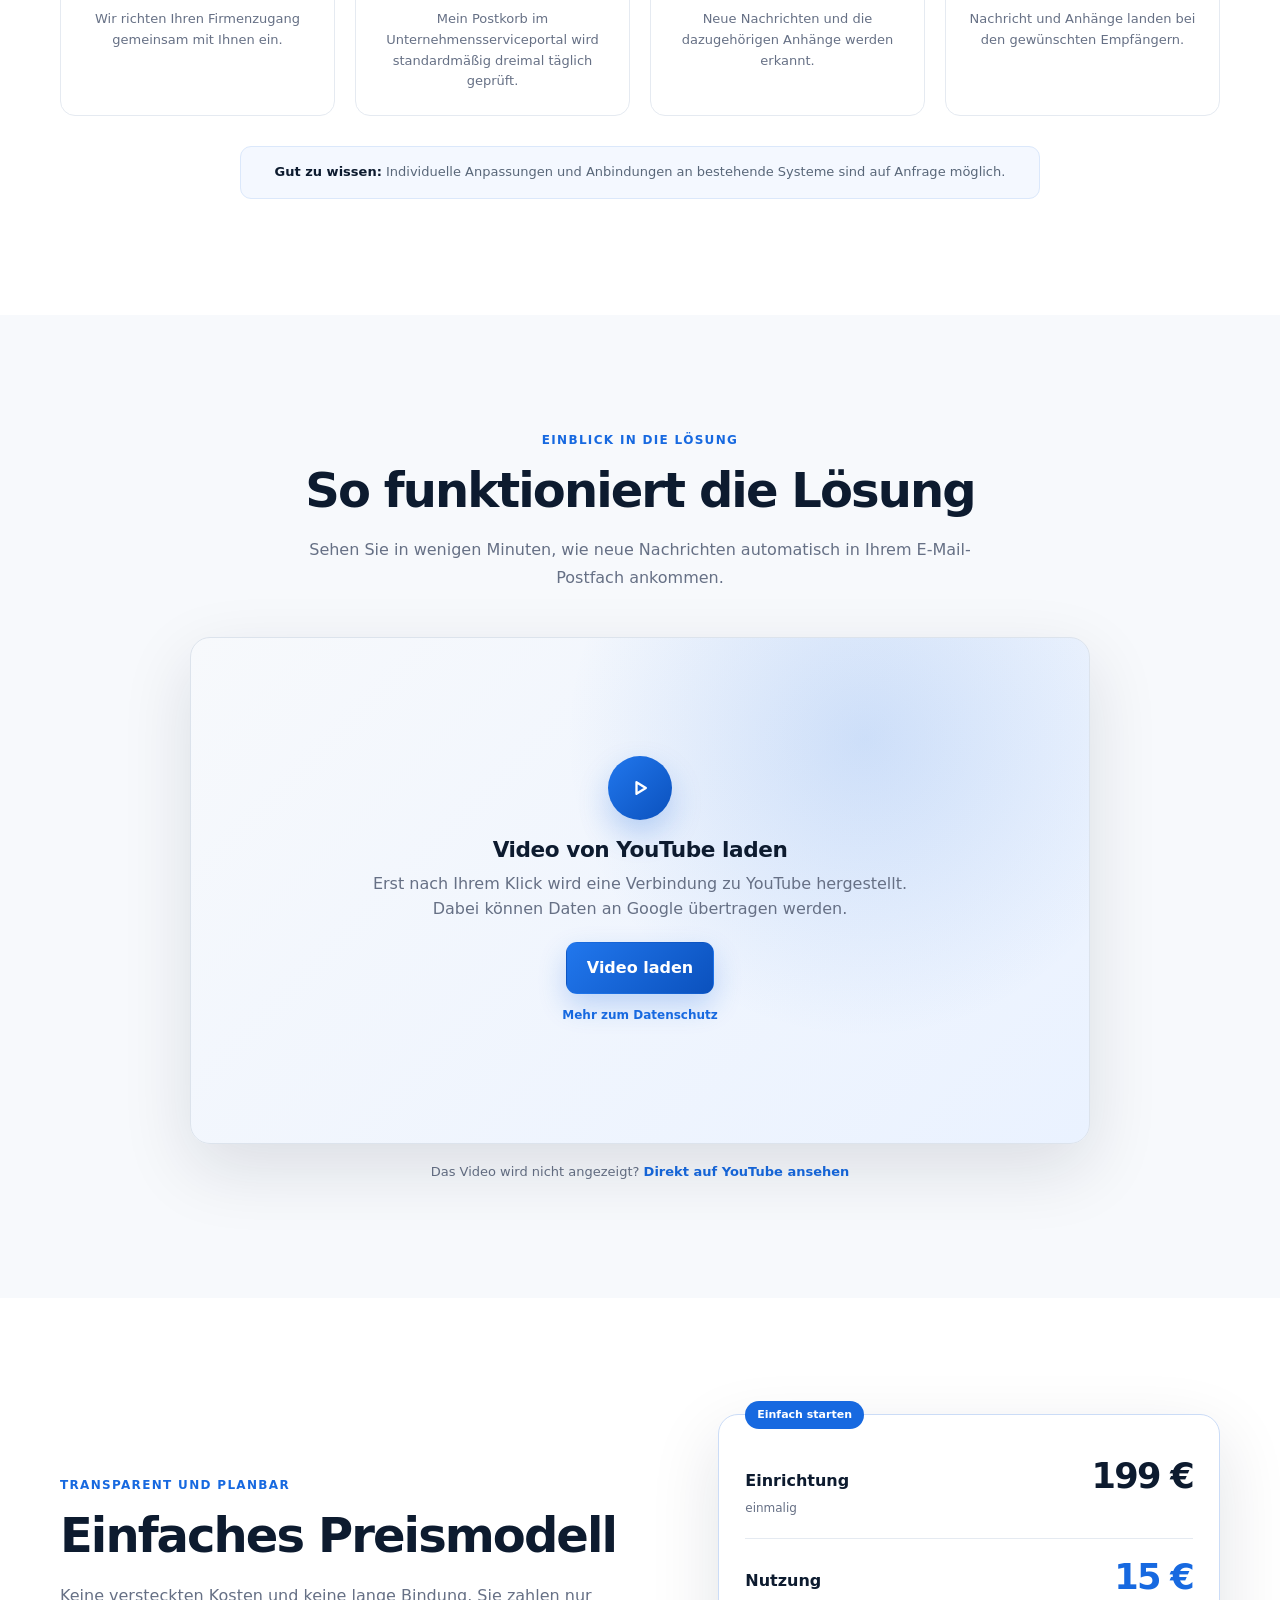
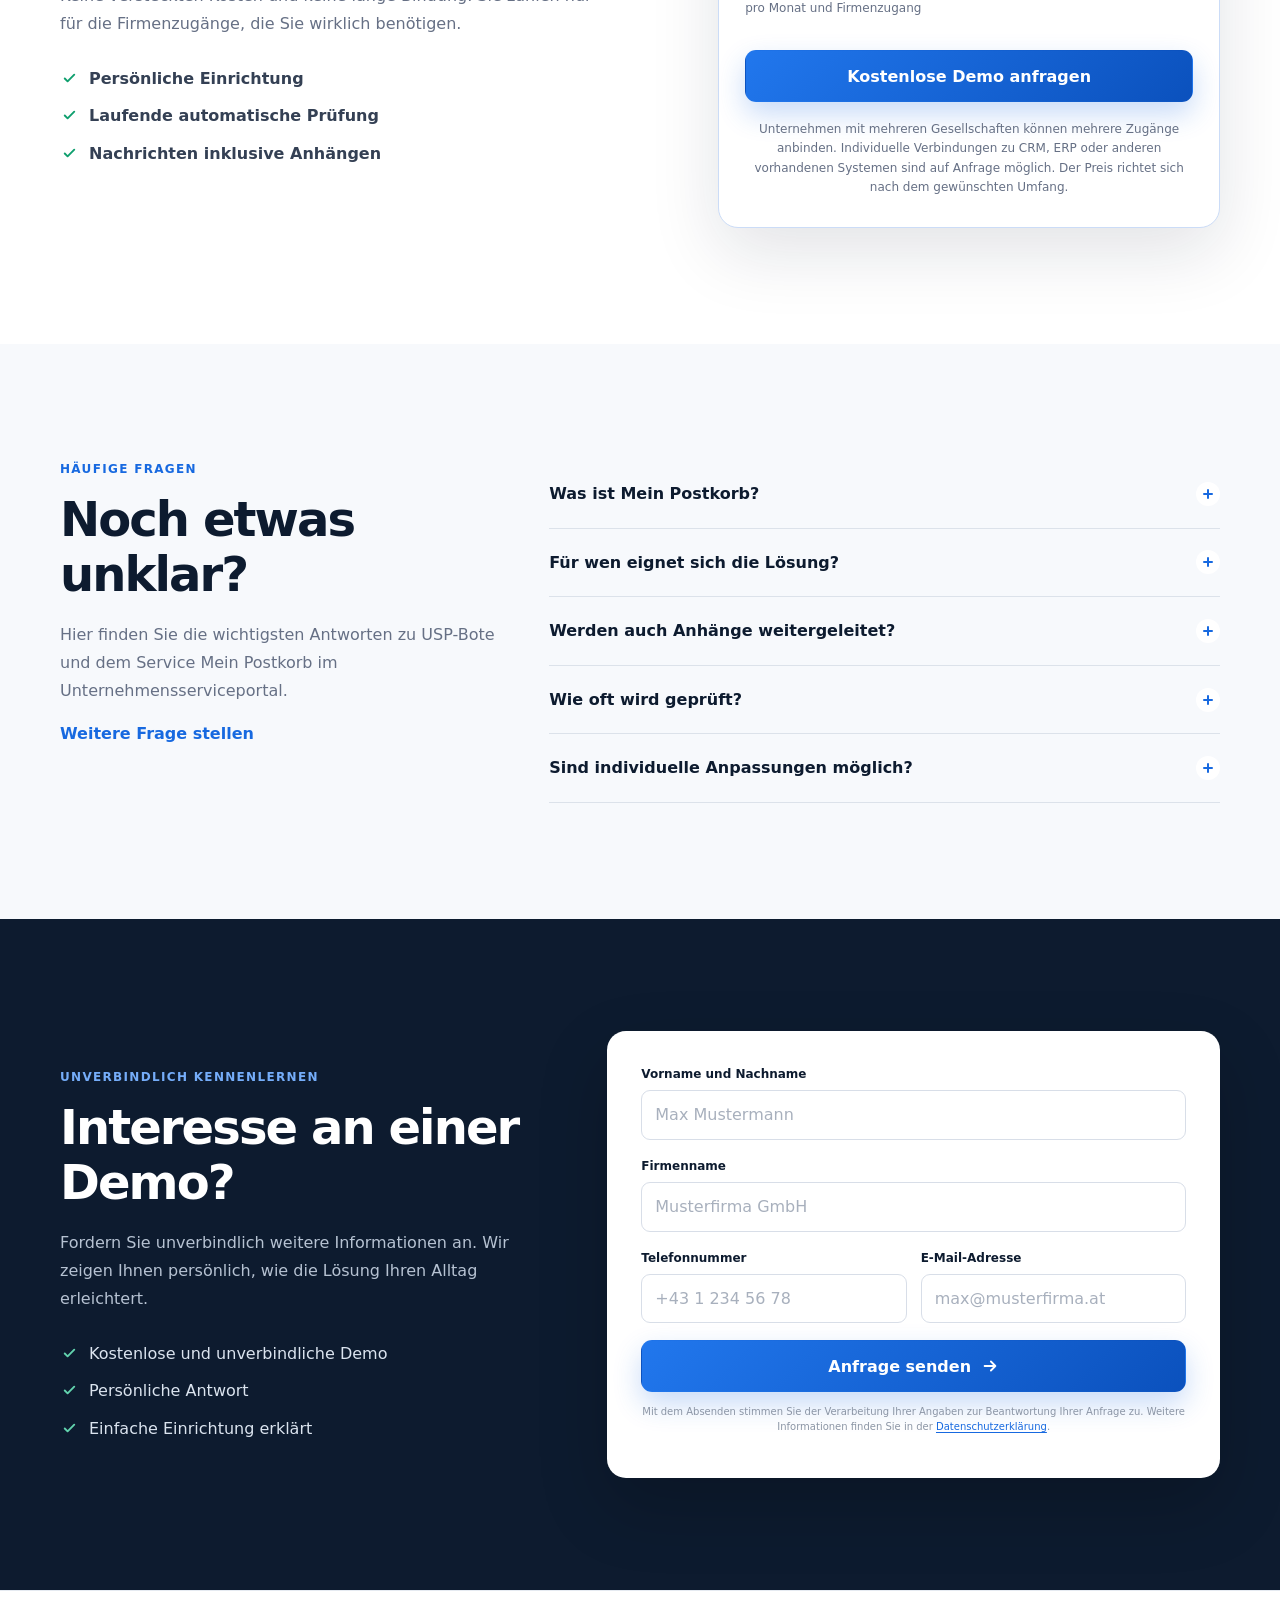
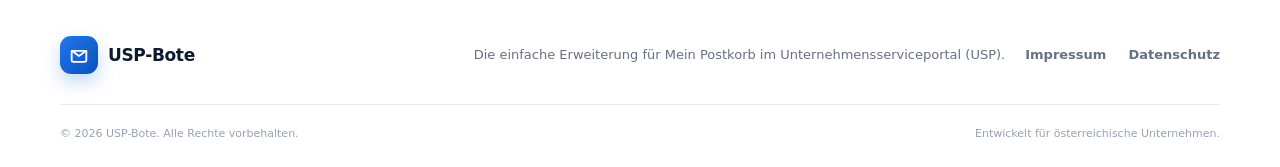
==== commit 785a7515: "Normalize canonical and Open Graph URLs" ====
--- a/index.html
+++ b/index.html
@@ -8,12 +8,12 @@
   <meta name="robots" content="index, follow">
   <meta name="referrer" content="strict-origin-when-cross-origin">
   <meta name="theme-color" content="#f7f9fc">
-  <link rel="canonical" href="https://usp-bote.at">
+  <link rel="canonical" href="https://usp-bote.at/">
   <meta property="og:type" content="website">
   <meta property="og:locale" content="de_AT">
   <meta property="og:title" content="Mein Postkorb im Unternehmensserviceportal (USP) automatisch per E-Mail erhalten">
   <meta property="og:description" content="Neue behördliche Nachrichten aus Mein Postkorb automatisch erkennen und direkt per E-Mail erhalten – inklusive Anhängen.">
-  <meta property="og:url" content="https://usp-bote.at">
+  <meta property="og:url" content="https://usp-bote.at/">
   <link rel="stylesheet" href="styles.css?v=1.0.6">
 
   <script type="application/ld+json">
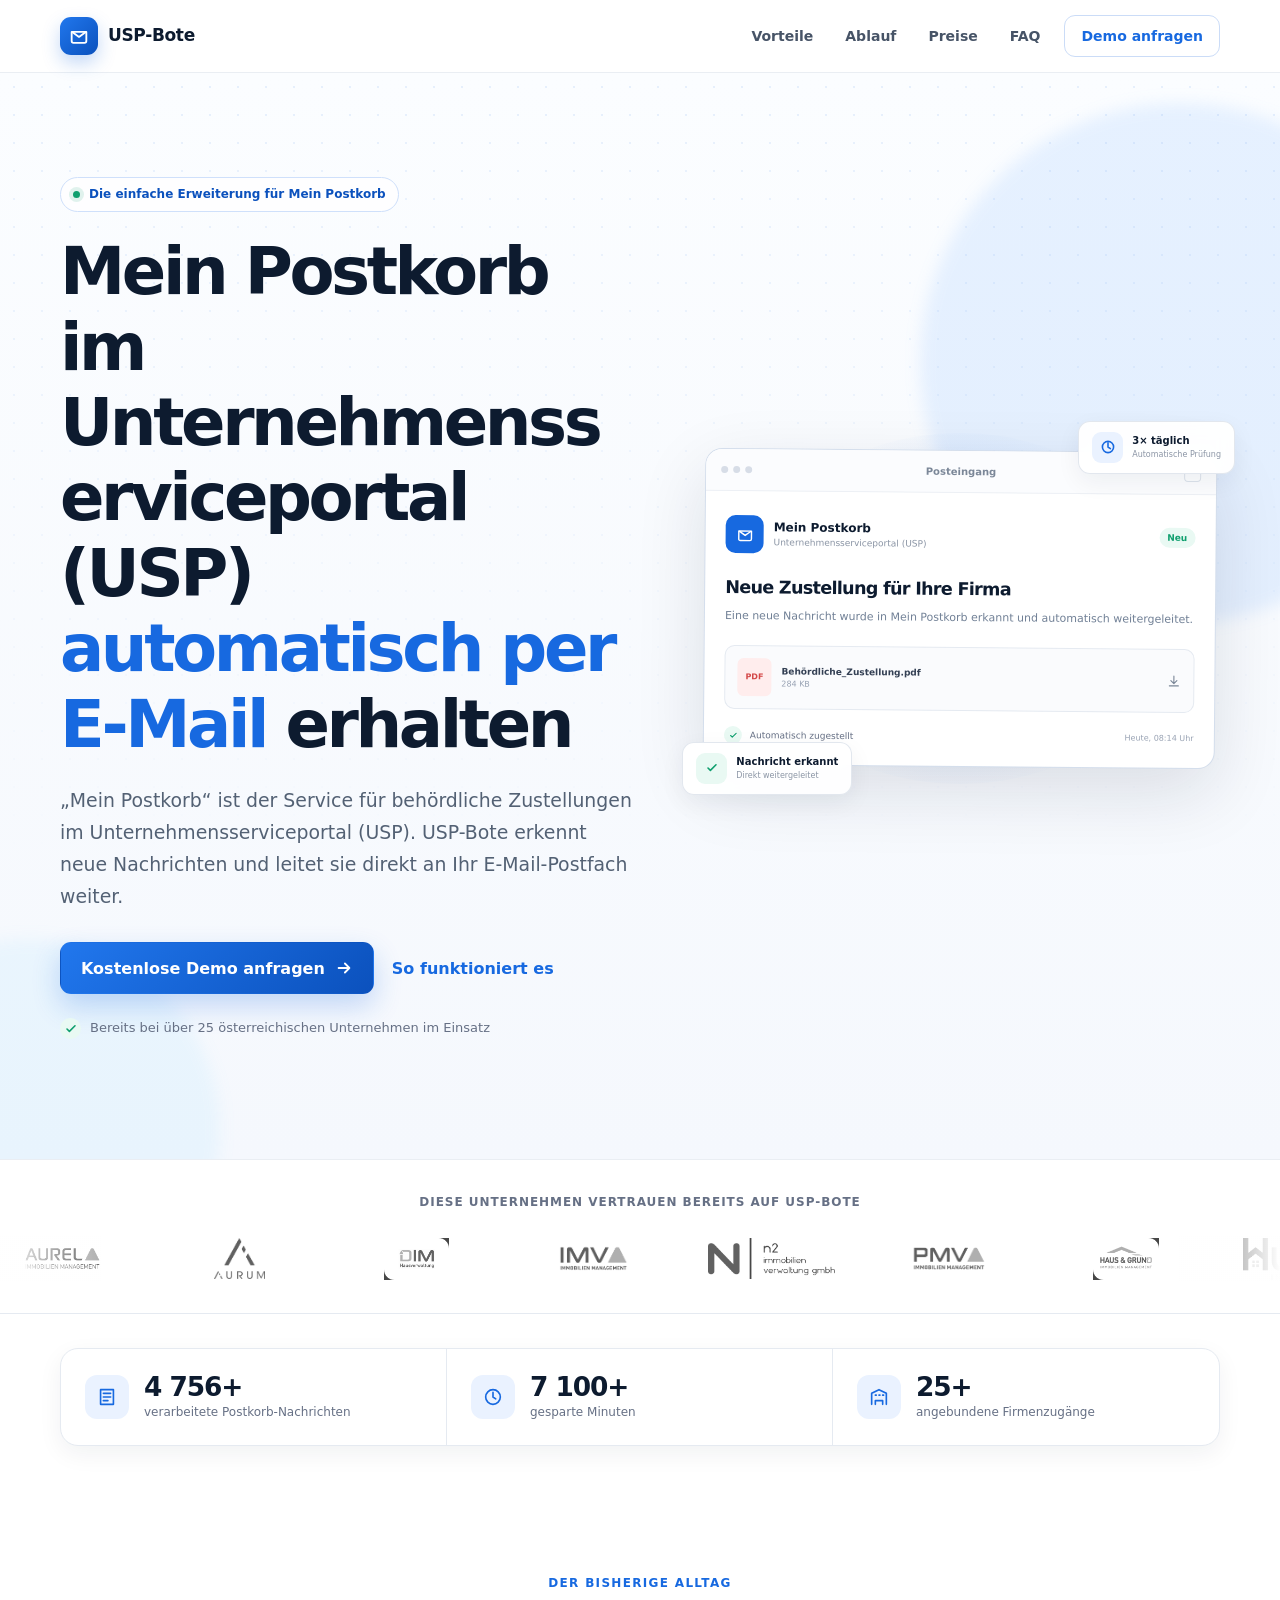
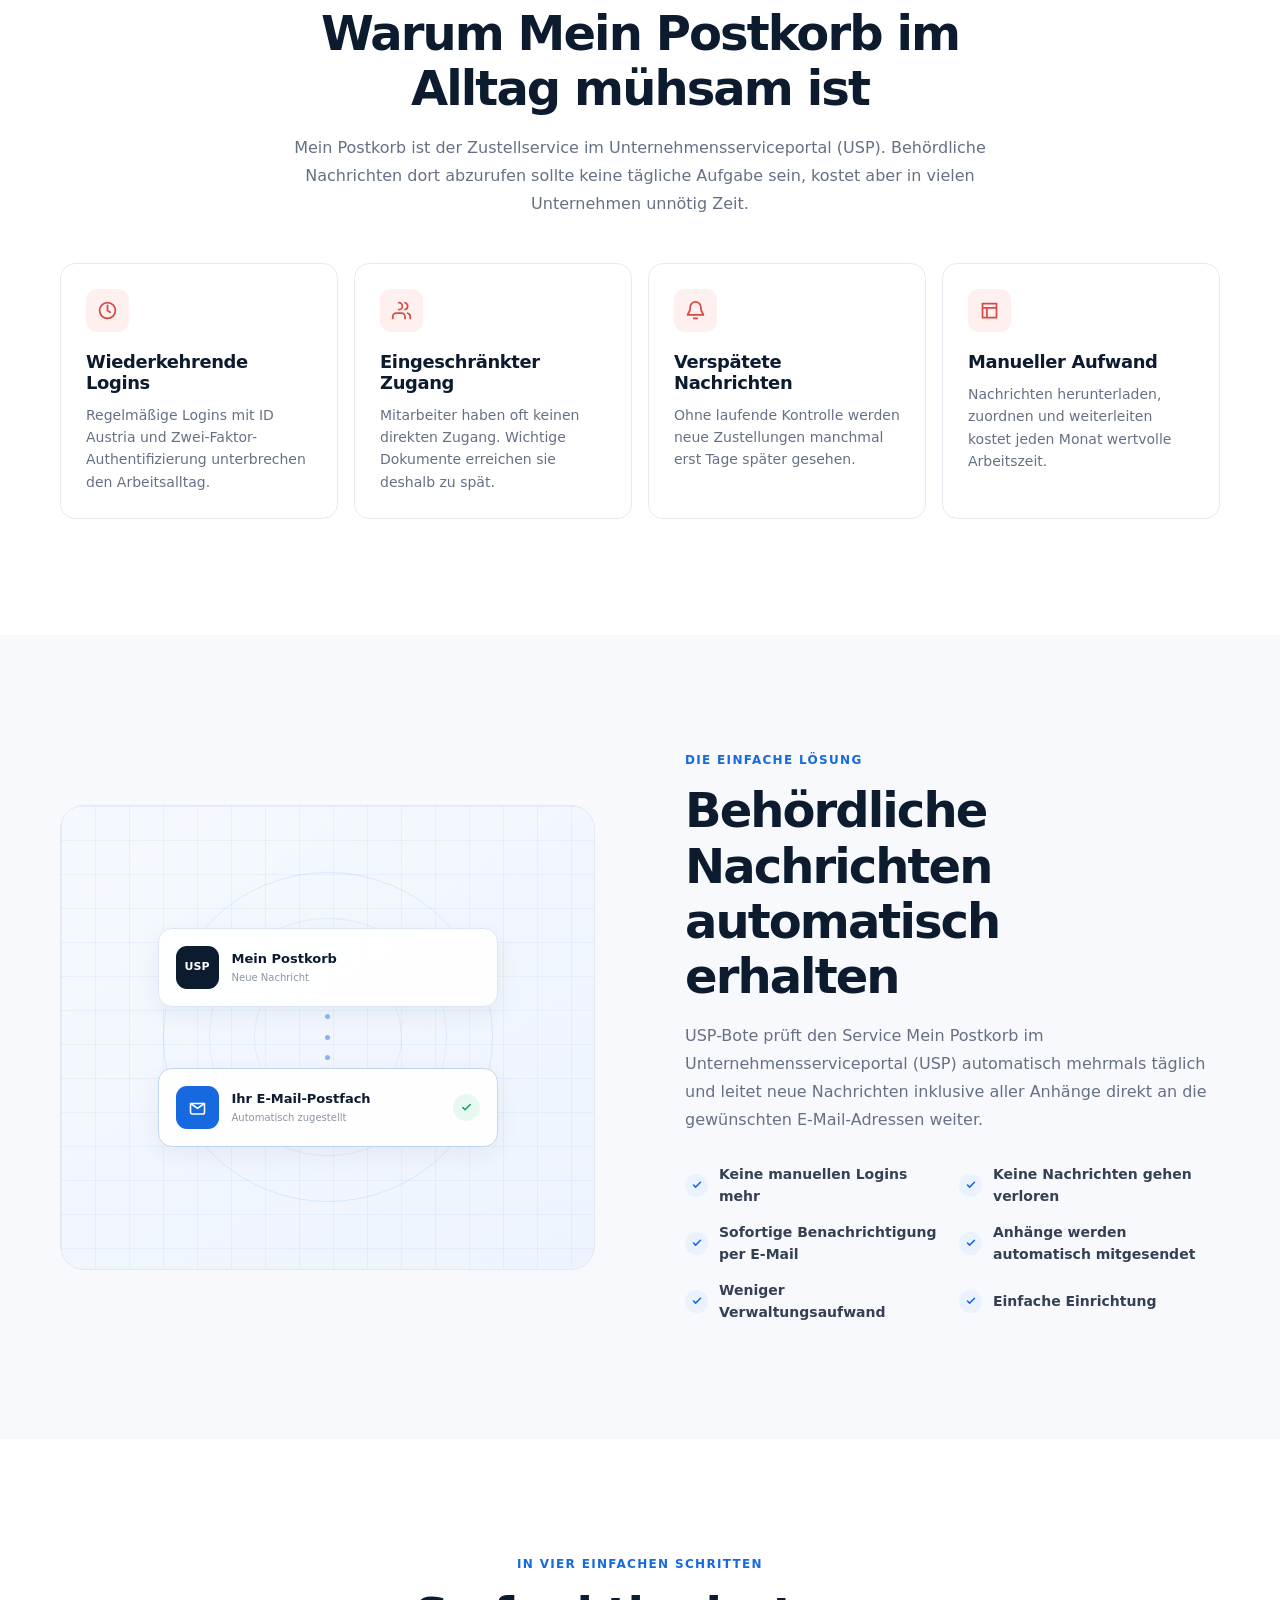
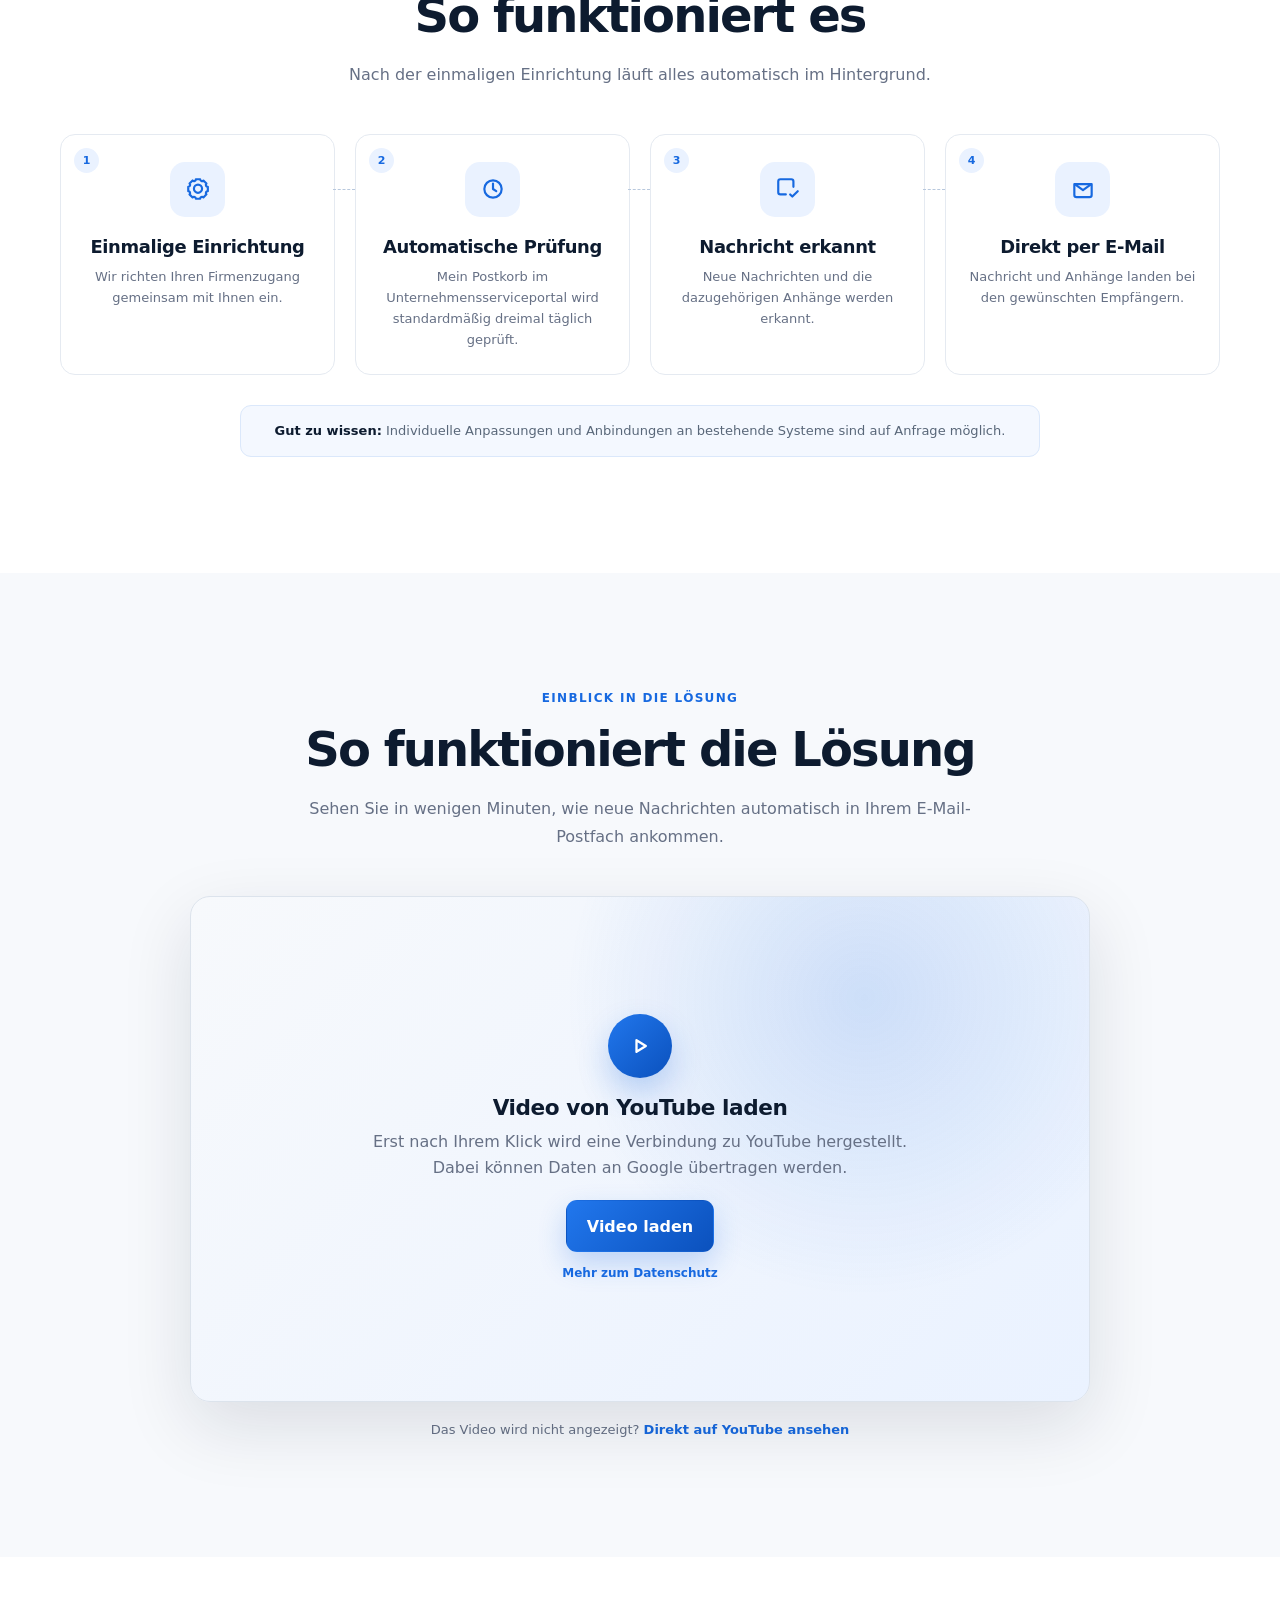
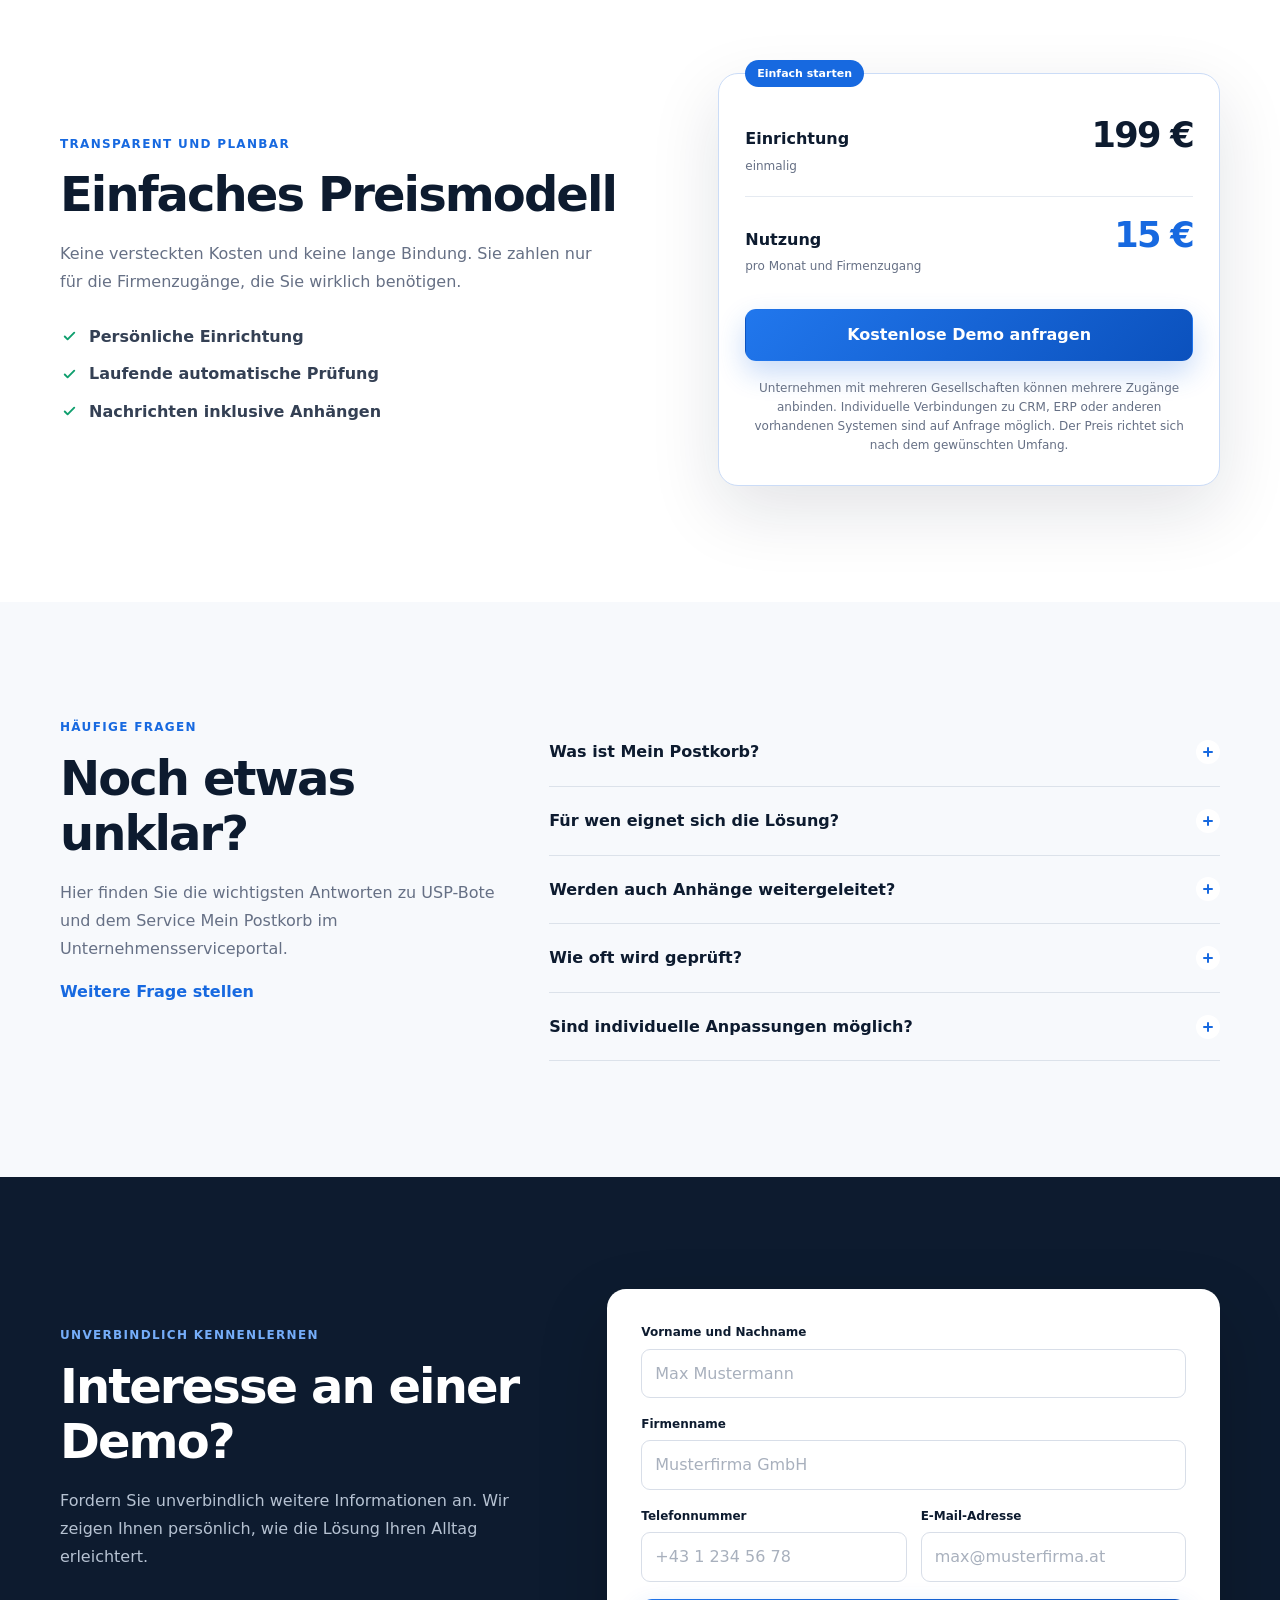
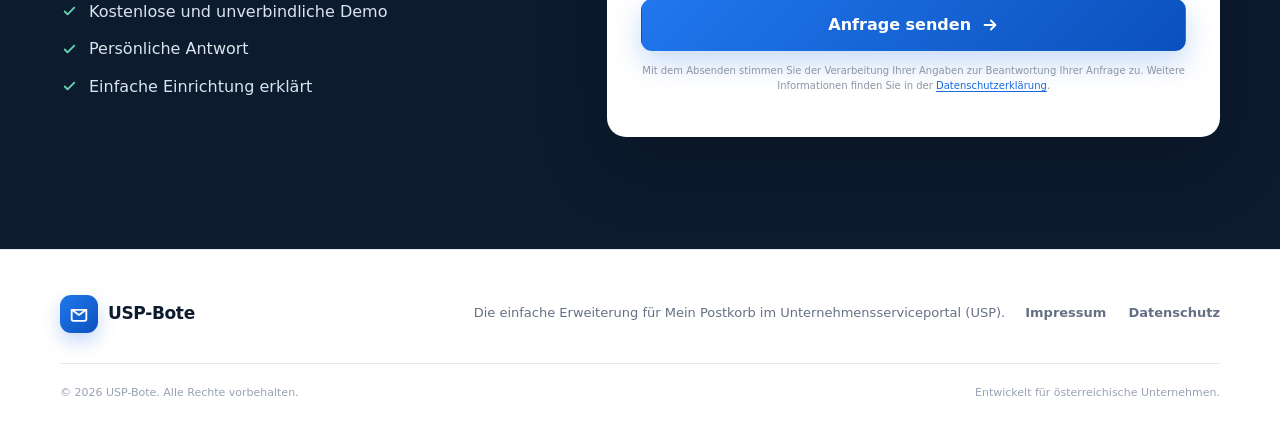
==== commit cd162801: "Fix responsive layout overflow on mobile" ====
--- a/index.html
+++ b/index.html
@@ -14,7 +14,7 @@
   <meta property="og:title" content="Mein Postkorb im Unternehmensserviceportal (USP) automatisch per E-Mail erhalten">
   <meta property="og:description" content="Neue behördliche Nachrichten aus Mein Postkorb automatisch erkennen und direkt per E-Mail erhalten – inklusive Anhängen.">
   <meta property="og:url" content="https://usp-bote.at/">
-  <link rel="stylesheet" href="styles.css?v=1.0.6">
+  <link rel="stylesheet" href="styles.css?v=1.0.7">
 
   <script type="application/ld+json">
   {
--- a/styles.css
+++ b/styles.css
@@ -27,6 +27,7 @@
 
 body {
   margin: 0;
+  overflow-x: hidden;
   color: var(--text);
   background: var(--white);
   font-family: Inter, ui-sans-serif, system-ui, -apple-system, BlinkMacSystemFont, "Segoe UI", sans-serif;
@@ -270,6 +271,14 @@
   gap: 64px;
 }
 
+.hero-grid > *,
+.solution-grid > *,
+.pricing-grid > *,
+.faq-layout > *,
+.contact-shell > * {
+  min-width: 0;
+}
+
 .eyebrow {
   display: inline-flex;
   align-items: center;
@@ -303,7 +312,9 @@
 h2,
 h3 {
   color: var(--navy);
+  hyphens: auto;
   line-height: 1.15;
+  overflow-wrap: anywhere;
 }
 
 h1 {
@@ -1207,6 +1218,8 @@
 
 .video-frame {
   position: relative;
+  width: 100%;
+  min-width: 0;
   overflow: hidden;
   aspect-ratio: 16 / 9;
   max-width: 900px;
@@ -1227,7 +1240,6 @@
 
 .video-consent {
   display: grid;
-  min-height: 300px;
   place-items: center;
   padding: 32px 20px;
   background:
@@ -1673,6 +1685,7 @@
 .legal-document address {
   margin: 0 0 18px;
   font-style: normal;
+  overflow-wrap: anywhere;
 }
 
 .legal-document a {
@@ -1687,6 +1700,79 @@
 
 .legal-document li + li {
   margin-top: 8px;
+}
+
+@media (max-width: 559px) {
+  .container {
+    width: min(calc(100% - 32px), var(--container));
+  }
+
+  .hero {
+    padding-top: 64px;
+  }
+
+  .hero-grid {
+    gap: 42px;
+  }
+
+  .eyebrow {
+    max-width: 100%;
+    border-radius: 14px;
+    line-height: 1.4;
+  }
+
+  h1 {
+    font-size: clamp(2.1rem, 11vw, 2.75rem);
+  }
+
+  .hero-visual {
+    width: 100%;
+    padding-inline: 0;
+  }
+
+  .mail-content {
+    padding: 20px 14px 16px;
+  }
+
+  .mail-status {
+    gap: 8px;
+  }
+
+  .delivered {
+    flex-wrap: wrap;
+  }
+
+  .delivered small {
+    width: 100%;
+    margin-left: 26px;
+  }
+
+  .video-frame {
+    aspect-ratio: auto;
+  }
+
+  .video-consent {
+    min-height: 300px;
+  }
+
+  .video-frame iframe {
+    position: static;
+    min-height: 220px;
+    aspect-ratio: 16 / 9;
+  }
+
+  .legal-main {
+    padding: 32px 0 60px;
+  }
+
+  .legal-document {
+    padding: 24px 18px;
+  }
+
+  .legal-document h1 {
+    margin-bottom: 30px;
+    font-size: clamp(1.75rem, 9vw, 2.35rem);
+  }
 }
 
 @media (min-width: 560px) {
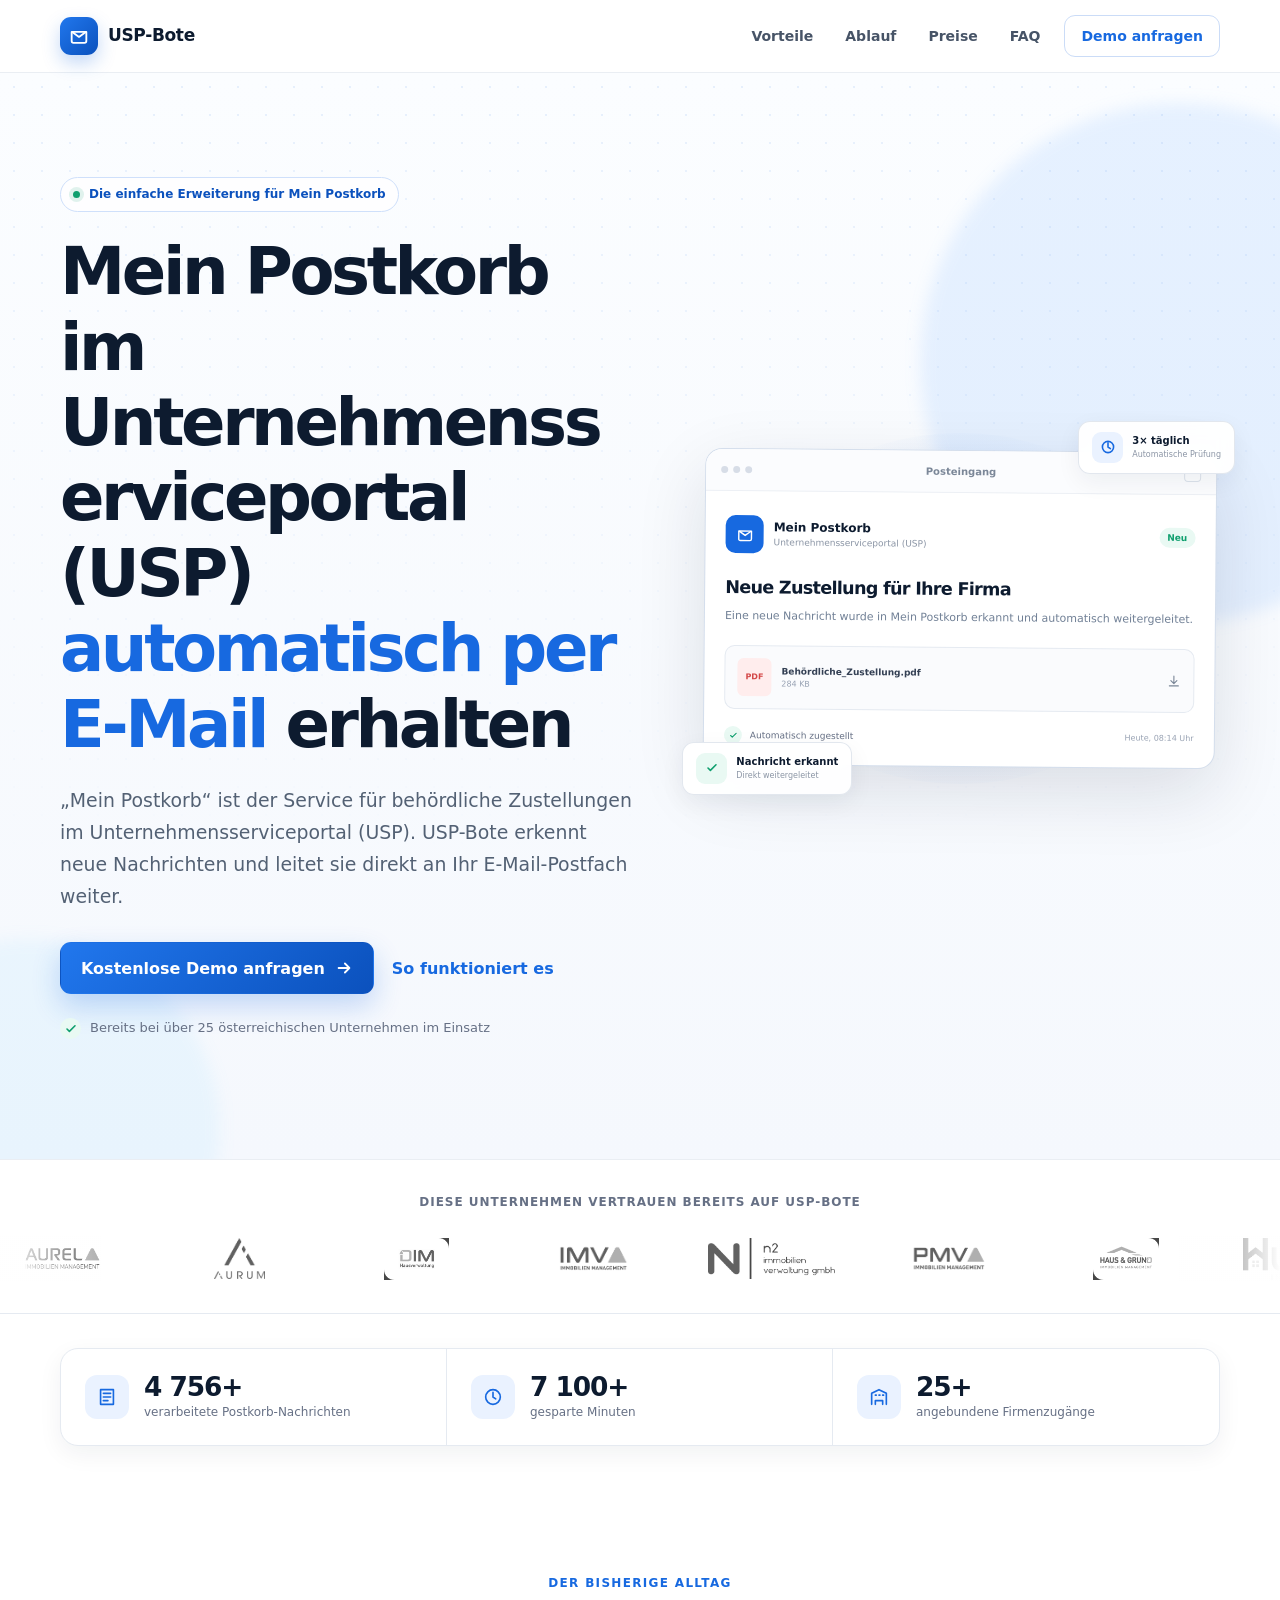
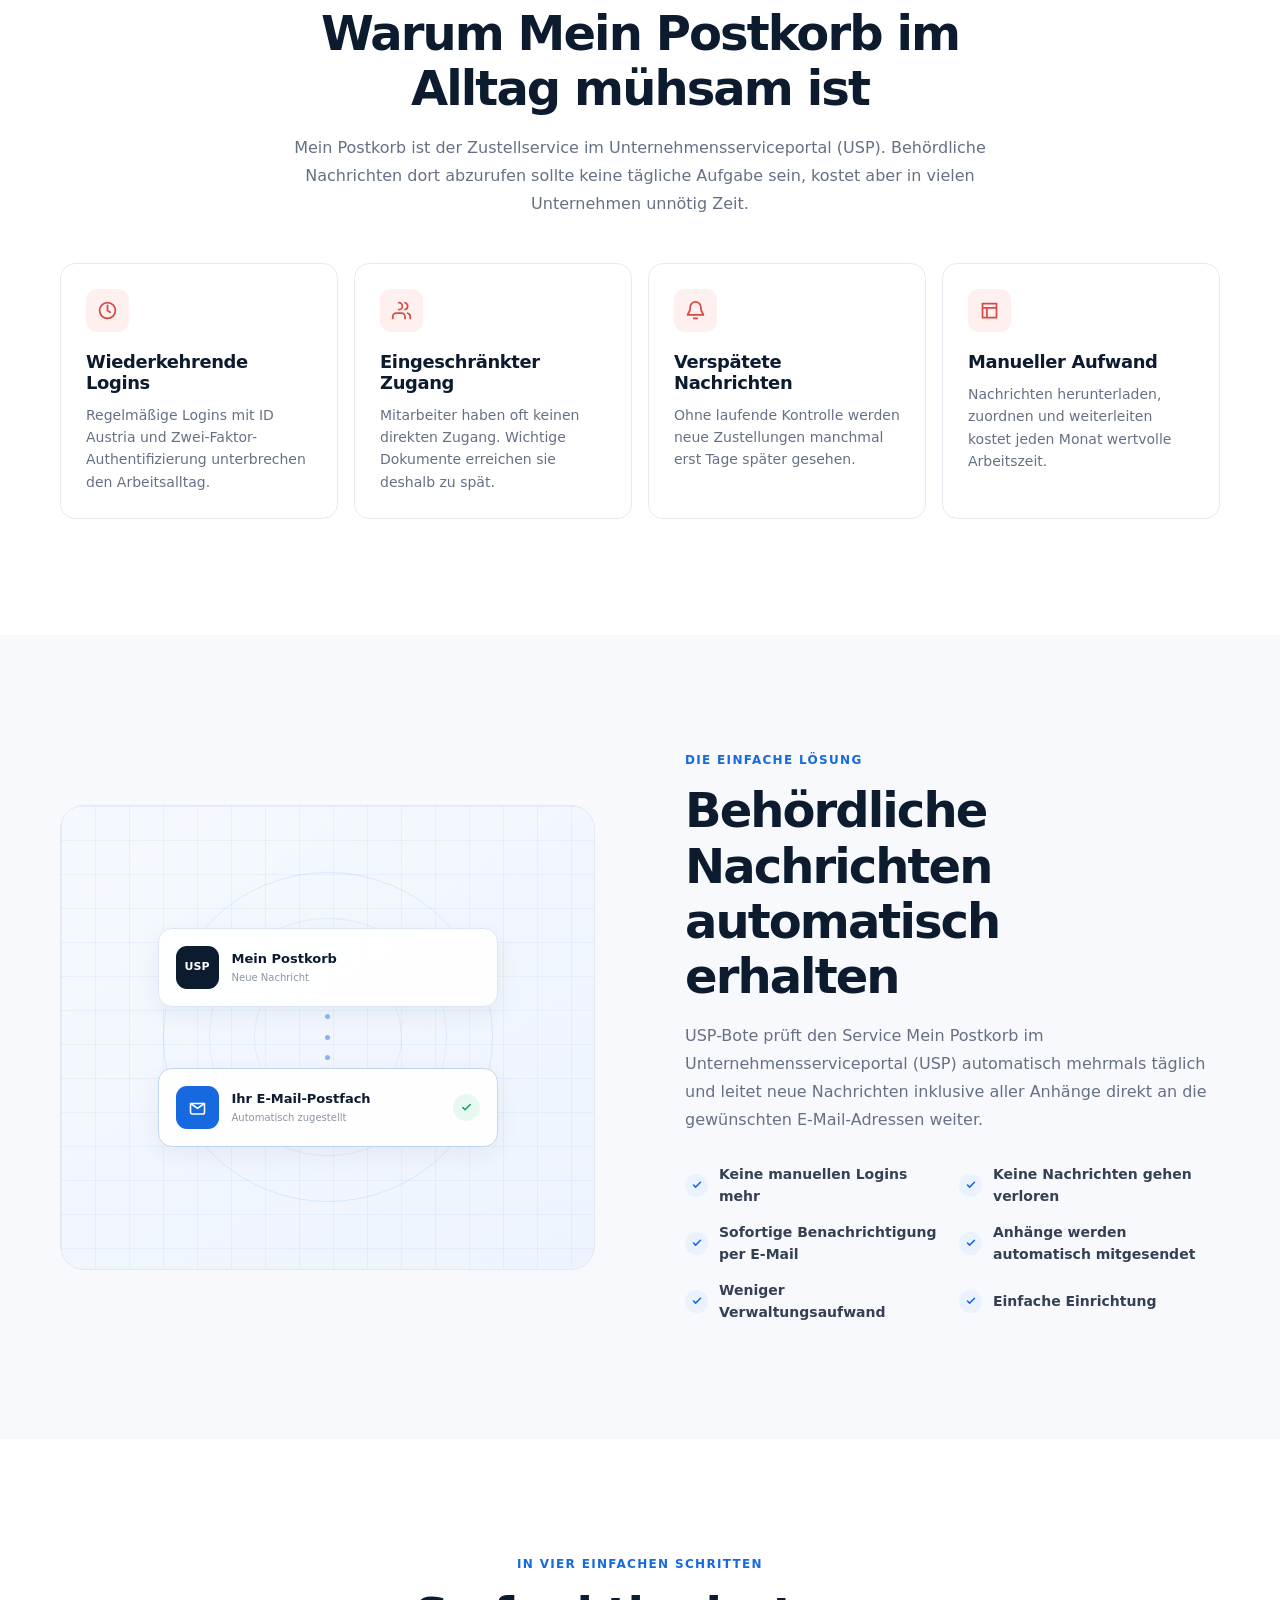
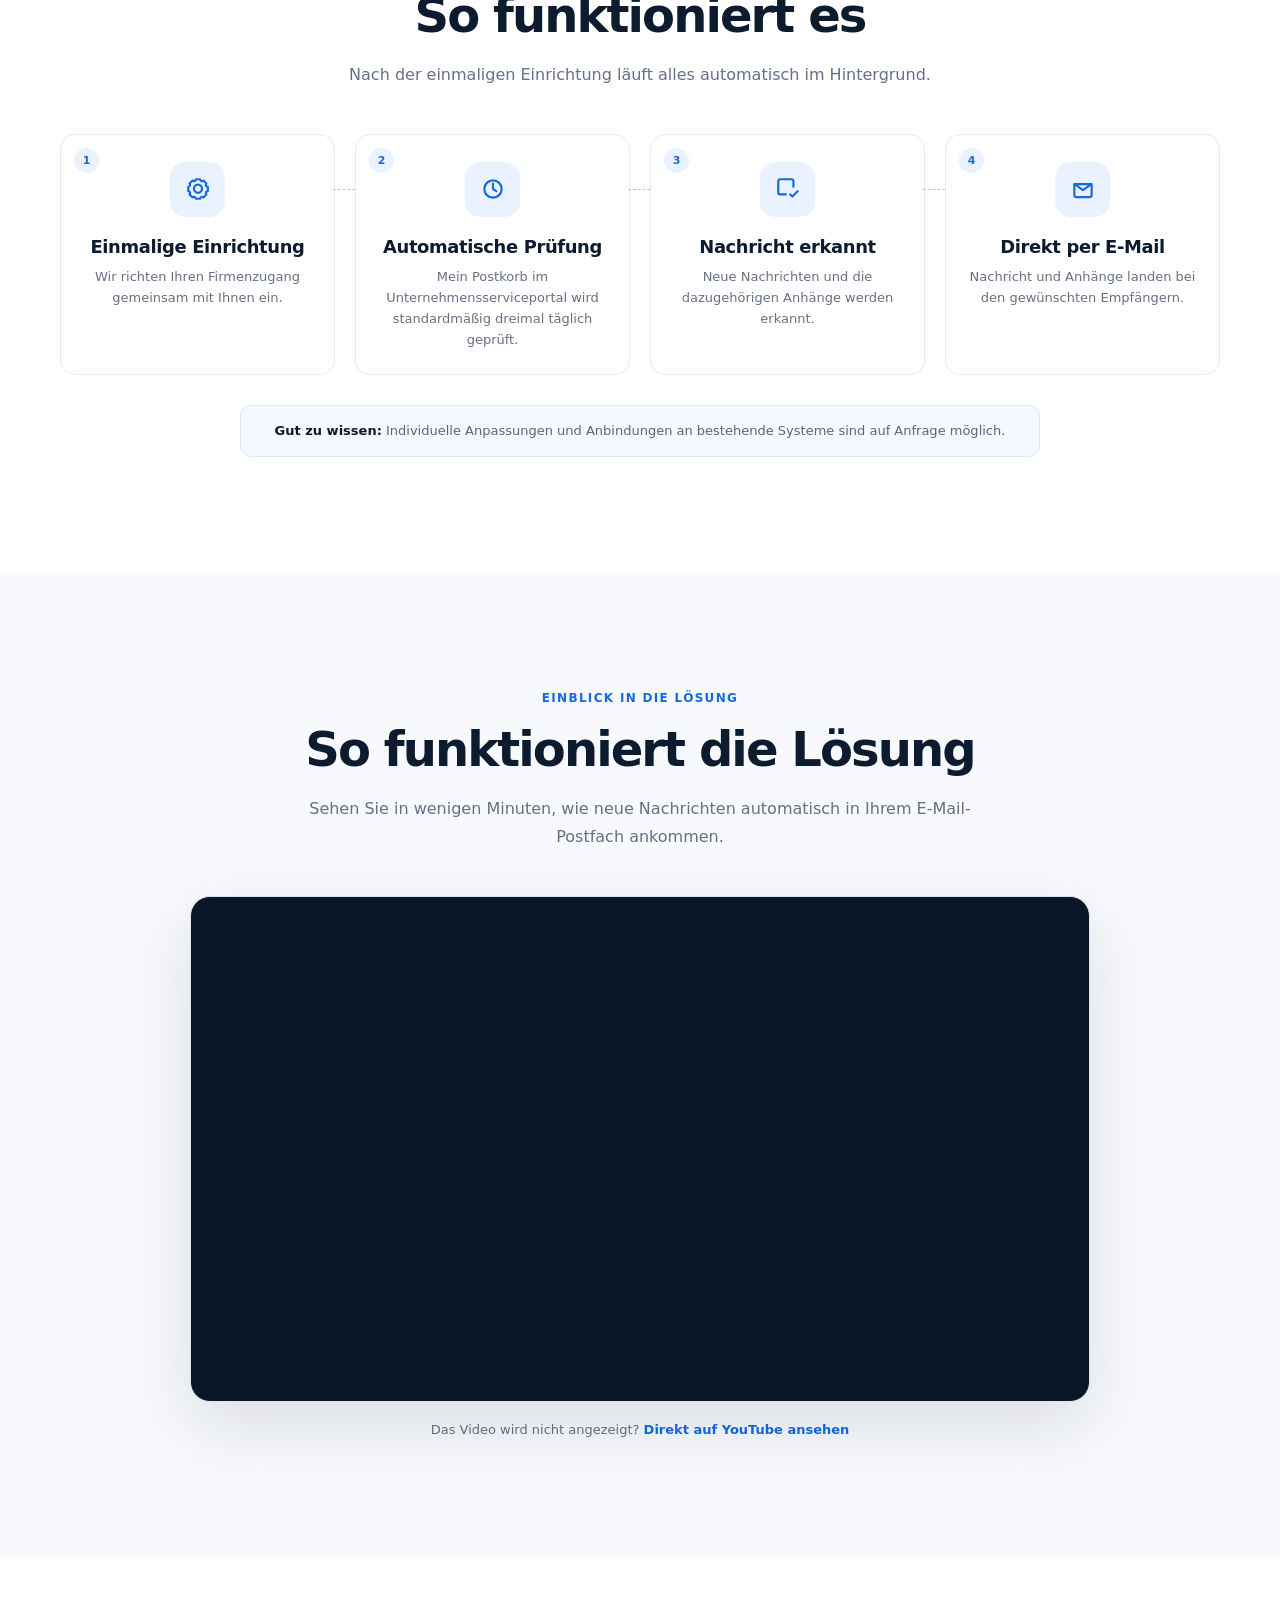
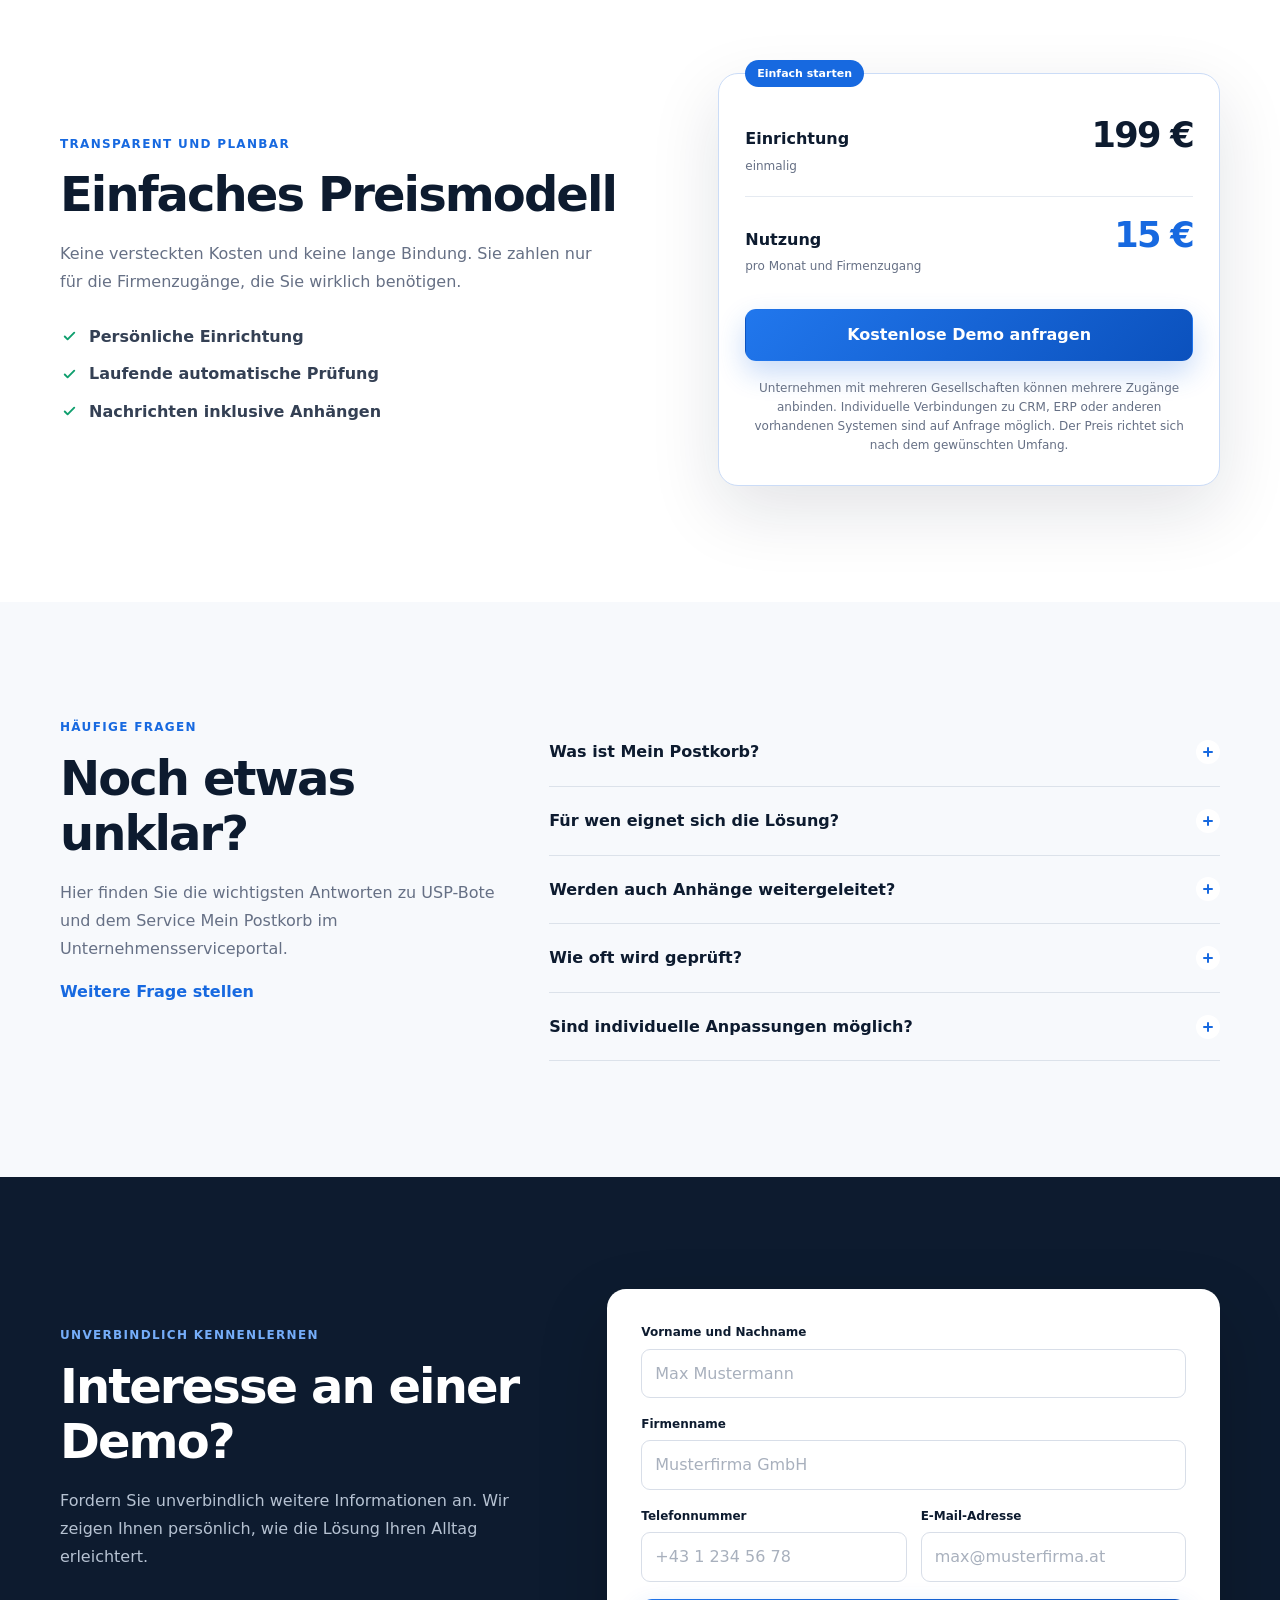
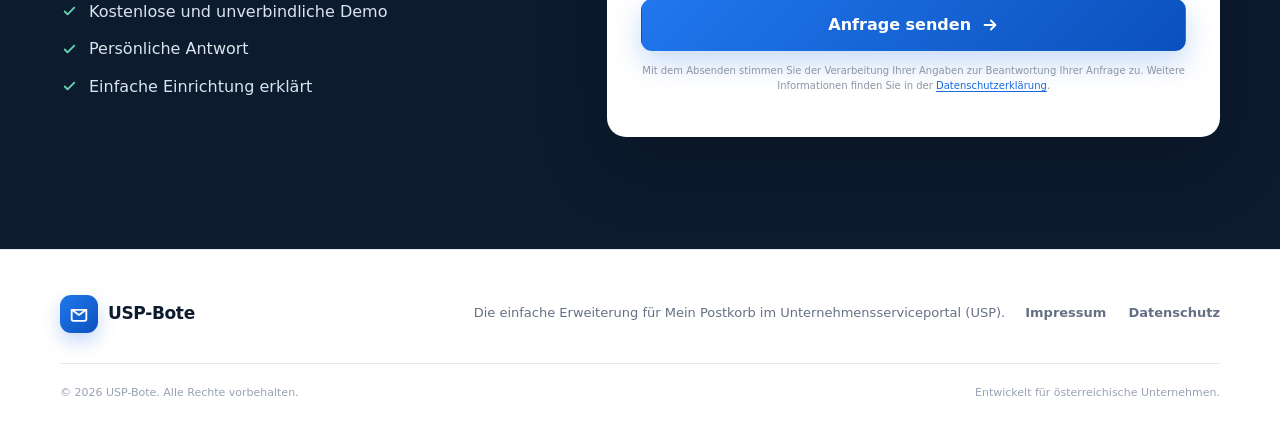
==== commit 0fb69451: "Embed YouTube video directly" ====
--- a/index.html
+++ b/index.html
@@ -14,7 +14,7 @@
   <meta property="og:title" content="Mein Postkorb im Unternehmensserviceportal (USP) automatisch per E-Mail erhalten">
   <meta property="og:description" content="Neue behördliche Nachrichten aus Mein Postkorb automatisch erkennen und direkt per E-Mail erhalten – inklusive Anhängen.">
   <meta property="og:url" content="https://usp-bote.at/">
-  <link rel="stylesheet" href="styles.css?v=1.0.7">
+  <link rel="stylesheet" href="styles.css?v=1.0.8">
 
   <script type="application/ld+json">
   {
@@ -334,16 +334,15 @@
           <h2>So funktioniert die Lösung</h2>
           <p>Sehen Sie in wenigen Minuten, wie neue Nachrichten automatisch in Ihrem E-Mail-Postfach ankommen.</p>
         </div>
-        <div class="video-frame video-consent" data-video-id="t0IHzcd_KQI">
-          <div class="video-consent-content">
-            <span class="video-play" aria-hidden="true">
-              <svg viewBox="0 0 24 24"><path d="m9 7 8 5-8 5Z"/></svg>
-            </span>
-            <h3>Video von YouTube laden</h3>
-            <p>Erst nach Ihrem Klick wird eine Verbindung zu YouTube hergestellt. Dabei können Daten an Google übertragen werden.</p>
-            <button class="button button-primary video-consent-button" type="button">Video laden</button>
-            <a href="datenschutz.html#youtube">Mehr zum Datenschutz</a>
-          </div>
+        <div class="video-frame">
+          <iframe
+            src="https://www.youtube-nocookie.com/embed/t0IHzcd_KQI?rel=0"
+            title="USP-Bote – so funktioniert die Lösung"
+            loading="lazy"
+            referrerpolicy="strict-origin-when-cross-origin"
+            allow="accelerometer; autoplay; clipboard-write; encrypted-media; gyroscope; picture-in-picture; web-share"
+            allowfullscreen>
+          </iframe>
         </div>
         <p class="video-fallback">Das Video wird nicht angezeigt? <a href="https://youtu.be/t0IHzcd_KQI" target="_blank" rel="noopener noreferrer">Direkt auf YouTube ansehen</a></p>
       </div>
@@ -477,6 +476,6 @@
     </div>
   </footer>
 
-  <script src="script.js?v=1.0.6" defer></script>
+  <script src="script.js?v=1.0.8" defer></script>
 </body>
 </html>
--- a/styles.css
+++ b/styles.css
@@ -1238,60 +1238,6 @@
   inset: 0;
 }
 
-.video-consent {
-  display: grid;
-  place-items: center;
-  padding: 32px 20px;
-  background:
-    radial-gradient(circle at 75% 20%, rgba(23, 105, 224, 0.16), transparent 38%),
-    linear-gradient(135deg, #f7f9fc, #eaf2ff);
-}
-
-.video-consent-content {
-  max-width: 540px;
-  text-align: center;
-}
-
-.video-play {
-  display: grid;
-  width: 64px;
-  height: 64px;
-  margin: 0 auto 18px;
-  place-items: center;
-  border-radius: 50%;
-  color: var(--white);
-  background: linear-gradient(135deg, #2177ed, var(--blue-dark));
-  box-shadow: 0 14px 30px rgba(23, 105, 224, 0.25);
-}
-
-.video-play svg {
-  width: 28px;
-  fill: none;
-  stroke: currentColor;
-  stroke-linecap: round;
-  stroke-linejoin: round;
-  stroke-width: 2;
-}
-
-.video-consent-content h3 {
-  margin: 0 0 8px;
-  color: var(--navy);
-  font-size: 1.35rem;
-}
-
-.video-consent-content p {
-  margin: 0 auto 20px;
-  color: var(--muted);
-}
-
-.video-consent-content > a {
-  display: block;
-  margin-top: 12px;
-  color: var(--blue);
-  font-size: 12px;
-  font-weight: 700;
-}
-
 .video-fallback {
   margin: 18px 0 0;
   color: var(--muted);
@@ -1751,10 +1697,6 @@
     aspect-ratio: auto;
   }
 
-  .video-consent {
-    min-height: 300px;
-  }
-
   .video-frame iframe {
     position: static;
     min-height: 220px;
